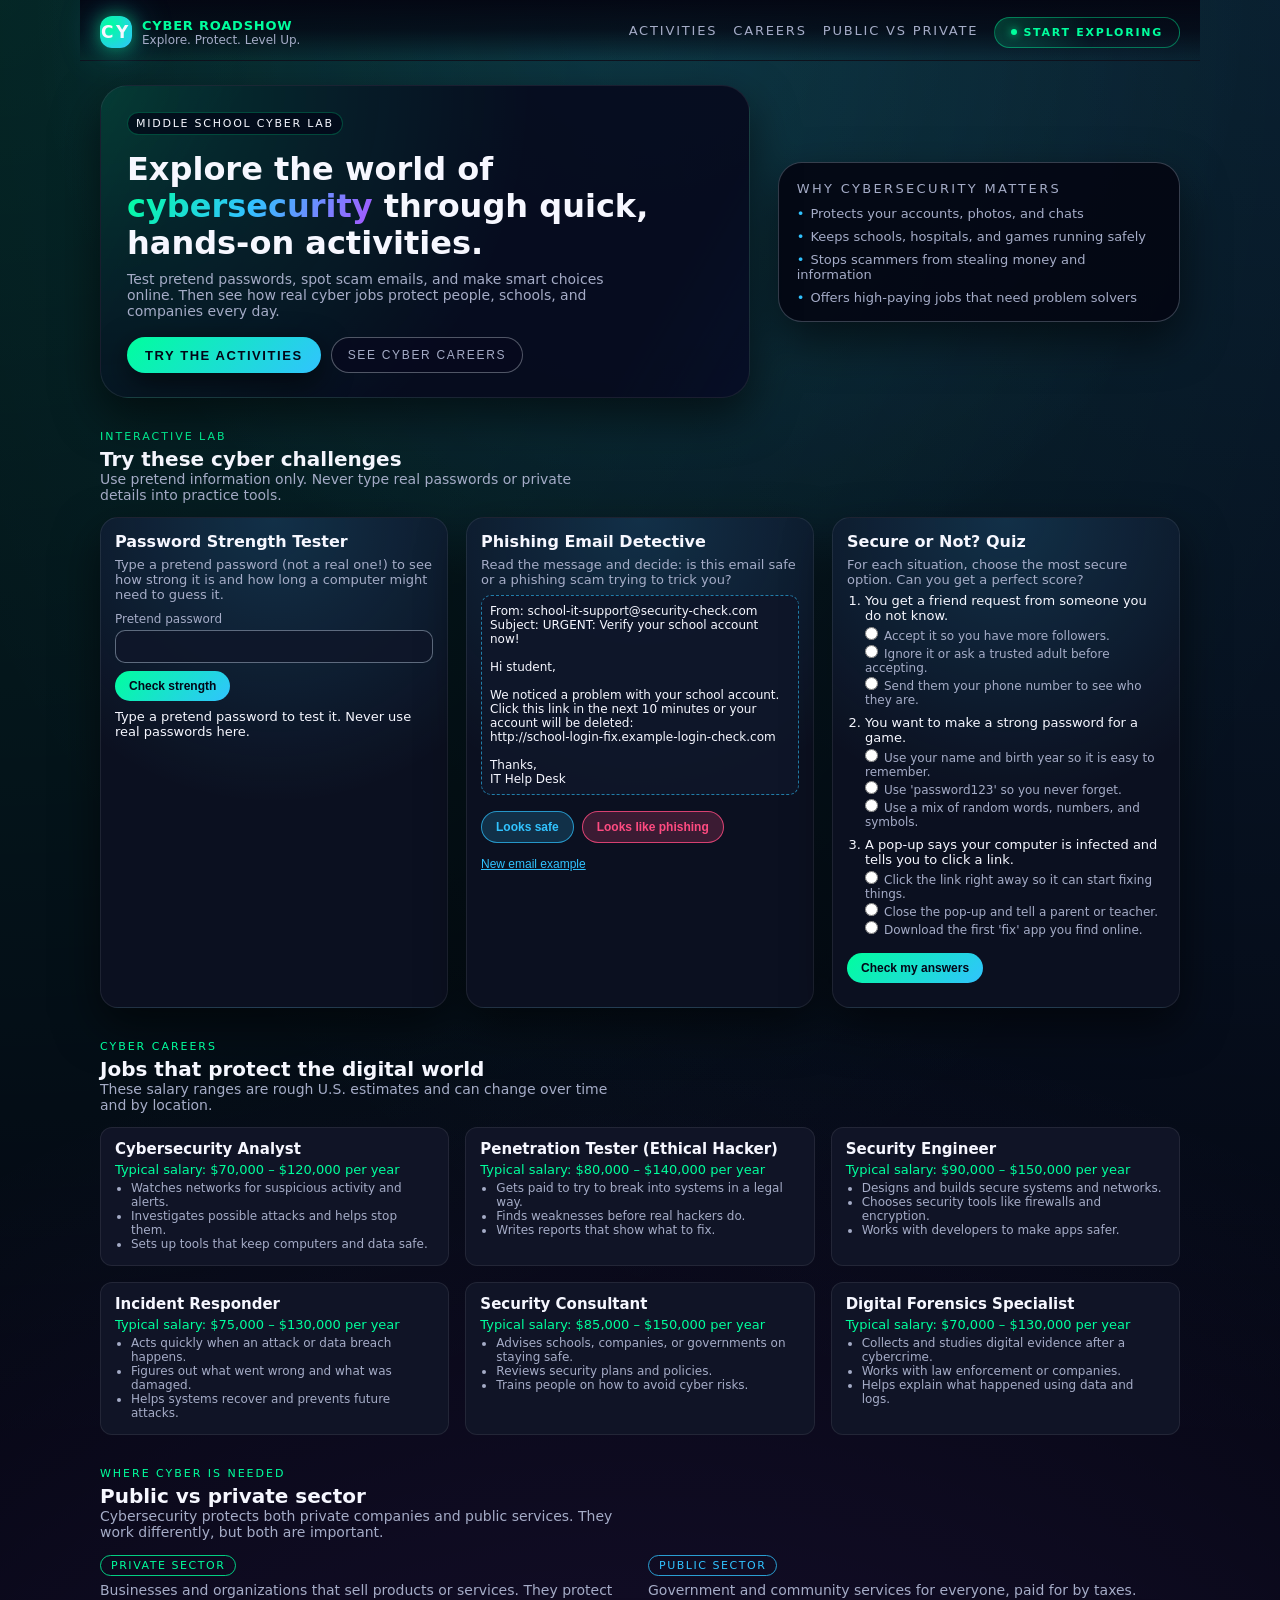
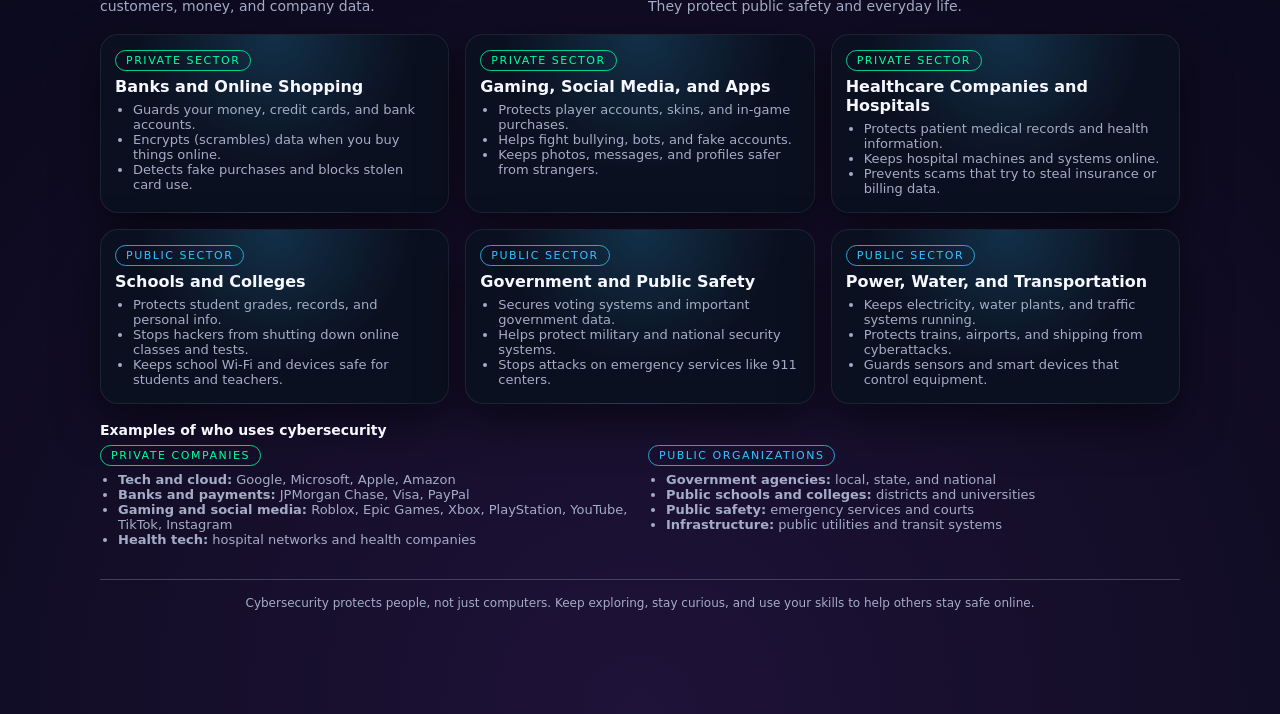
==== index.html @ 7c3dc564 "Initial commit: roadshow project" ====
<!DOCTYPE html>
<html lang="en">
  <head>
    <meta charset="UTF-8" />
    <title>Explore the World of Cybersecurity</title>
    <meta name="viewport" content="width=device-width, initial-scale=1" />
    <style>
      :root {
        --bg-main: #040612;
        --bg-elevated: #0b1020;
        --bg-elevated-soft: #101426;
        --accent-green: #00ff9d;
        --accent-blue: #31c3ff;
        --accent-purple: #a855ff;
        --text-main: #f6f7ff;
        --text-muted: #a5acc7;
        --danger: #ff4b81;
        --border-subtle: rgba(255, 255, 255, 0.08);
        --radius-lg: 18px;
        --radius-md: 12px;
        --radius-pill: 999px;
        --shadow-soft: 0 18px 45px rgba(0, 0, 0, 0.55);
        --transition-fast: 0.18s ease-out;
        --transition-med: 0.28s ease-out;
      }

      * {
        box-sizing: border-box;
        margin: 0;
        padding: 0;
      }

      html {
        scroll-behavior: smooth;
      }

      body {
        min-height: 100vh;
        font-family: system-ui, -apple-system, BlinkMacSystemFont, "Segoe UI",
          sans-serif;
        color: var(--text-main);
        background:
          radial-gradient(
            circle at top left,
            rgba(0, 255, 157, 0.12),
            transparent 55%
          ),
          radial-gradient(
            circle at top right,
            rgba(49, 195, 255, 0.12),
            transparent 55%
          ),
          radial-gradient(
            circle at bottom,
            rgba(168, 85, 255, 0.16),
            transparent 55%
          ),
          var(--bg-main);
        padding-bottom: 64px;
        overflow-x: hidden;
      }

      a {
        color: inherit;
        text-decoration: none;
      }

      .page-shell {
        max-width: 1120px;
        margin: 0 auto;
        padding: 20px 20px 40px;
        position: relative;
        z-index: 1;
      }

      .binary-bg {
        position: fixed;
        inset: 0;
        z-index: 0;
        pointer-events: none;
        background: radial-gradient(
          circle at top,
          rgba(49, 195, 255, 0.22),
          transparent 55%
        );
        overflow: hidden;
        opacity: 0.55;
        mix-blend-mode: screen;
      }

      .binary-column {
        position: absolute;
        top: -120vh;
        width: 40px;
        color: rgba(0, 255, 157, 0.7);
        font-family: ui-monospace, SFMono-Regular, Menlo, Monaco, Consolas,
          "Liberation Mono", "Courier New", monospace;
        font-size: 14px;
        line-height: 1.2;
        white-space: pre;
        text-shadow: 0 0 6px rgba(0, 255, 157, 0.8);
        animation-name: binary-fall;
        animation-timing-function: linear;
        animation-iteration-count: infinite;
      }

      @keyframes binary-fall {
        to {
          transform: translateY(220vh);
        }
      }

      .top-nav {
        position: sticky;
        top: 0;
        z-index: 40;
        backdrop-filter: blur(18px);
        background: linear-gradient(
          to bottom,
          rgba(4, 6, 18, 0.96),
          rgba(4, 6, 18, 0.75),
          transparent
        );
        border-bottom: 1px solid rgba(255, 255, 255, 0.04);
        margin: -20px -20px 24px;
        padding: 16px 20px 12px;
      }

      .top-nav-inner {
        max-width: 1120px;
        margin: 0 auto;
        display: flex;
        align-items: center;
        justify-content: space-between;
        gap: 16px;
      }

      .brand {
        display: flex;
        align-items: center;
        gap: 10px;
      }

      .brand-icon {
        width: 32px;
        height: 32px;
        border-radius: 12px;
        background: radial-gradient(
          circle at 30% 30%,
          var(--accent-green),
          var(--accent-blue)
        );
        box-shadow:
          0 0 18px rgba(0, 255, 157, 0.55),
          0 0 40px rgba(49, 195, 255, 0.4);
        display: flex;
        align-items: center;
        justify-content: center;
        font-weight: 800;
        font-size: 17px;
        letter-spacing: 0.15em;
        text-transform: uppercase;
      }

      .brand-text {
        display: flex;
        flex-direction: column;
      }

      .brand-title {
        font-weight: 700;
        letter-spacing: 0.06em;
        font-size: 13px;
        text-transform: uppercase;
        color: var(--accent-green);
      }

      .brand-subtitle {
        font-size: 12px;
        color: var(--text-muted);
      }

      .nav-links {
        display: flex;
        align-items: center;
        gap: 16px;
        font-size: 13px;
        text-transform: uppercase;
        letter-spacing: 0.14em;
        color: var(--text-muted);
      }

      .nav-link {
        position: relative;
        padding-bottom: 4px;
      }

      .nav-link span {
        transition: color var(--transition-fast);
      }

      .nav-link::after {
        content: "";
        position: absolute;
        left: 0;
        bottom: 0;
        width: 0;
        height: 2px;
        border-radius: 999px;
        background: linear-gradient(
          90deg,
          var(--accent-green),
          var(--accent-blue)
        );
        transition: width var(--transition-fast);
      }

      .nav-link:hover span {
        color: var(--accent-green);
      }

      .nav-link:hover::after {
        width: 100%;
      }

      .nav-cta {
        padding: 8px 16px;
        border-radius: var(--radius-pill);
        border: 1px solid rgba(0, 255, 157, 0.4);
        background: radial-gradient(
          circle at 0 0,
          rgba(0, 255, 157, 0.2),
          transparent 55%
        );
        color: var(--accent-green);
        font-size: 11px;
        text-transform: uppercase;
        letter-spacing: 0.16em;
        font-weight: 600;
        display: inline-flex;
        align-items: center;
        gap: 6px;
      }

      .nav-cta-dot {
        width: 6px;
        height: 6px;
        border-radius: 999px;
        background: var(--accent-green);
        box-shadow: 0 0 8px rgba(0, 255, 157, 0.9);
        animation: pulse 1.3s infinite alternate;
      }

      @keyframes pulse {
        from {
          transform: scale(0.9);
          opacity: 0.7;
        }
        to {
          transform: scale(1.15);
          opacity: 1;
        }
      }

      .hero {
        display: grid;
        grid-template-columns: minmax(0, 2.1fr) minmax(0, 1.3fr);
        gap: 28px;
        align-items: center;
        margin-top: 12px;
        margin-bottom: 32px;
      }

      .hero-main {
        background: radial-gradient(
            circle at top left,
            rgba(0, 255, 157, 0.16),
            transparent 60%
          ),
          rgba(7, 10, 30, 0.92);
        border-radius: 28px;
        padding: 26px 26px 24px;
        border: 1px solid rgba(255, 255, 255, 0.08);
        box-shadow: var(--shadow-soft);
        position: relative;
        overflow: hidden;
      }

      .hero-main::before {
        content: "";
        position: absolute;
        inset: 0;
        background-image: linear-gradient(
          120deg,
          rgba(0, 255, 157, 0.13) 0,
          transparent 18%,
          transparent 82%,
          rgba(49, 195, 255, 0.13) 100%
        );
        mix-blend-mode: soft-light;
        opacity: 0.9;
        pointer-events: none;
      }

      .hero-tagline {
        display: inline-flex;
        align-items: center;
        gap: 8px;
        padding: 4px 8px;
        border-radius: var(--radius-pill);
        background: rgba(2, 6, 23, 0.75);
        border: 1px solid rgba(0, 255, 157, 0.25);
        font-size: 11px;
        text-transform: uppercase;
        letter-spacing: 0.16em;
        position: relative;
        z-index: 1;
      }

      .hero-title {
        margin-top: 16px;
        font-size: clamp(26px, 4vw, 32px);
        line-height: 1.15;
        font-weight: 700;
        position: relative;
        z-index: 1;
      }

      .hero-title span {
        background: linear-gradient(
          120deg,
          var(--accent-green),
          var(--accent-blue),
          var(--accent-purple)
        );
        -webkit-background-clip: text;
        background-clip: text;
        color: transparent;
      }

      .hero-body {
        margin-top: 10px;
        font-size: 14px;
        color: var(--text-muted);
        max-width: 520px;
        position: relative;
        z-index: 1;
      }

      .hero-actions {
        margin-top: 18px;
        display: flex;
        flex-wrap: wrap;
        gap: 10px;
        position: relative;
        z-index: 1;
      }

      .btn-primary {
        padding: 10px 18px;
        border-radius: var(--radius-pill);
        border: none;
        background: linear-gradient(
          135deg,
          var(--accent-green),
          var(--accent-blue)
        );
        color: #020617;
        font-size: 13px;
        font-weight: 600;
        text-transform: uppercase;
        letter-spacing: 0.12em;
        cursor: pointer;
        box-shadow: 0 10px 30px rgba(0, 0, 0, 0.6);
        transition: transform var(--transition-fast),
          box-shadow var(--transition-fast);
      }

      .btn-primary:hover {
        transform: translateY(-1px);
        box-shadow: 0 14px 35px rgba(0, 0, 0, 0.75);
      }

      .btn-ghost {
        padding: 10px 16px;
        border-radius: var(--radius-pill);
        border: 1px solid rgba(156, 163, 175, 0.5);
        background: rgba(7, 10, 30, 0.75);
        color: var(--text-muted);
        font-size: 12px;
        text-transform: uppercase;
        letter-spacing: 0.14em;
        cursor: pointer;
      }

      .hero-side {
        background: rgba(4, 6, 18, 0.9);
        border-radius: 24px;
        padding: 18px 18px 16px;
        border: 1px solid rgba(148, 163, 184, 0.35);
        box-shadow: var(--shadow-soft);
      }

      .hero-side-title {
        font-size: 13px;
        text-transform: uppercase;
        letter-spacing: 0.18em;
        color: var(--text-muted);
        margin-bottom: 10px;
      }

      .hero-side-list {
        list-style: none;
        display: grid;
        gap: 8px;
        font-size: 13px;
        color: var(--text-muted);
      }

      .hero-side-list li::before {
        content: "•";
        margin-right: 6px;
        color: var(--accent-blue);
      }

      .section {
        margin-bottom: 32px;
      }

      .section-header {
        margin-bottom: 14px;
      }

      .section-eyebrow {
        font-size: 11px;
        letter-spacing: 0.18em;
        text-transform: uppercase;
        color: var(--accent-green);
        margin-bottom: 4px;
      }

      .section-title {
        font-size: 20px;
        font-weight: 600;
      }

      .section-subtitle {
        font-size: 14px;
        color: var(--text-muted);
        max-width: 520px;
      }

      .cards-grid {
        display: grid;
        grid-template-columns: repeat(auto-fit, minmax(260px, 1fr));
        gap: 18px;
      }

      .card {
        background: radial-gradient(
            circle at top,
            rgba(49, 195, 255, 0.18),
            transparent 55%
          ),
          var(--bg-elevated);
        border-radius: var(--radius-lg);
        padding: 14px 14px 16px;
        border: 1px solid var(--border-subtle);
        box-shadow: var(--shadow-soft);
      }

      .card h3 {
        margin-bottom: 6px;
        font-size: 16px;
      }

      .card p {
        font-size: 13px;
        color: var(--text-muted);
      }

      .label {
        display: block;
        margin-top: 10px;
        margin-bottom: 4px;
        font-size: 12px;
        color: var(--text-muted);
      }

      .input {
        width: 100%;
        padding: 8px 10px;
        border-radius: 10px;
        border: 1px solid rgba(148, 163, 184, 0.6);
        background: rgba(15, 23, 42, 0.9);
        color: var(--text-main);
        font-size: 13px;
      }

      .input:focus {
        outline: 2px solid rgba(49, 195, 255, 0.9);
        outline-offset: 1px;
      }

      .button {
        margin-top: 8px;
        padding: 8px 14px;
        border-radius: var(--radius-pill);
        border: none;
        font-weight: 600;
        font-size: 12px;
        cursor: pointer;
        background: linear-gradient(
          135deg,
          var(--accent-green),
          var(--accent-blue)
        );
        color: #020617;
      }

      .button.secondary {
        background: rgba(49, 195, 255, 0.18);
        color: var(--accent-blue);
        border: 1px solid rgba(49, 195, 255, 0.7);
      }

      .button.danger {
        background: rgba(255, 75, 129, 0.2);
        color: var(--danger);
        border: 1px solid rgba(255, 75, 129, 0.8);
      }

      .button-row {
        display: flex;
        gap: 8px;
        flex-wrap: wrap;
        margin-top: 8px;
      }

      .link-button {
        margin-top: 6px;
        padding: 0;
        border: none;
        background: none;
        color: var(--accent-blue);
        font-size: 12px;
        cursor: pointer;
        text-decoration: underline;
      }

      .result {
        margin-top: 8px;
        font-size: 13px;
      }

      .result.good {
        color: var(--accent-green);
      }

      .result.ok {
        color: #facc15;
      }

      .result.bad {
        color: var(--danger);
      }

      .phishing-message {
        margin-top: 8px;
        padding: 8px;
        border-radius: 10px;
        background: rgba(15, 23, 42, 0.95);
        border: 1px dashed rgba(49, 195, 255, 0.6);
        font-size: 12px;
        white-space: pre-wrap;
      }

      .quiz-list {
        padding-left: 18px;
        margin-top: 6px;
      }

      .quiz-list li {
        margin-bottom: 8px;
        font-size: 13px;
      }

      .quiz-options {
        margin-top: 4px;
        display: grid;
        gap: 2px;
      }

      .quiz-options label {
        font-size: 12px;
        color: var(--text-muted);
      }

      .quiz-options input {
        margin-right: 6px;
      }

      .career-grid {
        display: grid;
        grid-template-columns: repeat(auto-fit, minmax(260px, 1fr));
        gap: 16px;
      }

      .career-card {
        background: var(--bg-elevated-soft);
        border-radius: var(--radius-md);
        padding: 12px 14px 14px;
        border: 1px solid var(--border-subtle);
      }

      .career-card h3 {
        font-size: 15px;
        margin-bottom: 4px;
      }

      .salary {
        font-size: 13px;
        color: var(--accent-green);
        margin-bottom: 4px;
      }

      .career-points {
        padding-left: 16px;
        font-size: 12px;
        color: var(--text-muted);
      }

      .split-grid {
        display: grid;
        grid-template-columns: repeat(auto-fit, minmax(260px, 1fr));
        gap: 16px;
      }

      .pill {
        display: inline-block;
        padding: 3px 10px;
        border-radius: 999px;
        font-size: 11px;
        text-transform: uppercase;
        letter-spacing: 0.14em;
        border: 1px solid rgba(148, 163, 184, 0.7);
        color: var(--text-muted);
        margin-bottom: 6px;
      }

      .pill.private {
        border-color: rgba(0, 255, 157, 0.8);
        color: var(--accent-green);
      }

      .pill.public {
        border-color: rgba(49, 195, 255, 0.8);
        color: var(--accent-blue);
      }

      .list {
        padding-left: 18px;
        font-size: 13px;
        color: var(--text-muted);
      }

      .card-modal-backdrop {
        position: fixed;
        inset: 0;
        background: radial-gradient(
            circle at center,
            rgba(15, 23, 42, 0.96),
            rgba(15, 23, 42, 0.98)
          );
        display: flex;
        align-items: center;
        justify-content: center;
        z-index: 60;
        opacity: 0;
        pointer-events: none;
        transition: opacity var(--transition-med);
        padding: 16px;
      }

      .card-modal-backdrop.visible {
        opacity: 1;
        pointer-events: auto;
      }

      .card-modal {
        max-width: 720px;
        width: 100%;
        max-height: 90vh;
        background: var(--bg-elevated-soft);
        border-radius: 22px;
        border: 1px solid rgba(148, 163, 184, 0.55);
        box-shadow: 0 30px 80px rgba(0, 0, 0, 0.85);
        padding: 16px 16px 18px;
        overflow: auto;
      }

      .card-modal-close {
        display: inline-flex;
        align-items: center;
        justify-content: center;
        border-radius: var(--radius-pill);
        border: 1px solid rgba(148, 163, 184, 0.8);
        background: rgba(15, 23, 42, 0.95);
        color: var(--text-muted);
        font-size: 11px;
        text-transform: uppercase;
        letter-spacing: 0.16em;
        padding: 6px 10px;
        margin-bottom: 10px;
        cursor: pointer;
      }

      .card-modal-content > *:first-child {
        margin-top: 0;
      }

      .card-modal-content h3 {
        margin-top: 0;
      }

      .page-footer {
        margin-top: 32px;
        padding-top: 16px;
        border-top: 1px solid rgba(148, 163, 184, 0.35);
        font-size: 12px;
        color: var(--text-muted);
        text-align: center;
      }

      @media (max-width: 768px) {
        .hero {
          grid-template-columns: minmax(0, 1fr);
        }

        .top-nav-inner {
          flex-direction: column;
          align-items: flex-start;
        }

        .nav-links {
          flex-wrap: wrap;
        }
      }
    </style>
  </head>
  <body>
    <div class="binary-bg" aria-hidden="true"></div>
    <div class="card-modal-backdrop" aria-hidden="true">
      <div class="card-modal">
        <button class="card-modal-close">Close</button>
        <div class="card-modal-content"></div>
      </div>
    </div>
    <div class="page-shell">
      <header class="top-nav">
        <div class="top-nav-inner">
          <div class="brand">
            <div class="brand-icon">CY</div>
            <div class="brand-text">
              <span class="brand-title">Cyber Roadshow</span>
              <span class="brand-subtitle">Explore. Protect. Level Up.</span>
            </div>
          </div>
          <nav class="nav-links">
            <a href="#activities" class="nav-link"><span>Activities</span></a>
            <a href="#careers" class="nav-link"><span>Careers</span></a>
            <a href="#sectors" class="nav-link"
              ><span>Public vs Private</span></a
            >
            <a href="#top" class="nav-cta">
              <span class="nav-cta-dot"></span>
              <span>Start Exploring</span>
            </a>
          </nav>
        </div>
      </header>

      <main id="top">
        <section class="hero">
          <div class="hero-main">
            <div class="hero-tagline">
              <span>Middle School Cyber Lab</span>
            </div>
            <h1 class="hero-title">
              Explore the world of <span>cybersecurity</span> through quick,
              hands-on activities.
            </h1>
            <p class="hero-body">
              Test pretend passwords, spot scam emails, and make smart choices
              online. Then see how real cyber jobs protect people, schools, and
              companies every day.
            </p>
            <div class="hero-actions">
              <button class="btn-primary" onclick="document.getElementById('activities').scrollIntoView({behavior: 'smooth'})">
                Try the activities
              </button>
              <button class="btn-ghost" onclick="document.getElementById('careers').scrollIntoView({behavior: 'smooth'})">
                See cyber careers
              </button>
            </div>
          </div>

          <aside class="hero-side">
            <div class="hero-side-title">Why cybersecurity matters</div>
            <ul class="hero-side-list">
              <li>Protects your accounts, photos, and chats</li>
              <li>Keeps schools, hospitals, and games running safely</li>
              <li>Stops scammers from stealing money and information</li>
              <li>Offers high-paying jobs that need problem solvers</li>
            </ul>
          </aside>
        </section>

        <section id="activities" class="section">
          <div class="section-header">
            <div class="section-eyebrow">Interactive lab</div>
            <h2 class="section-title">Try these cyber challenges</h2>
            <p class="section-subtitle">
              Use pretend information only. Never type real passwords or private
              details into practice tools.
            </p>
          </div>
          <div class="cards-grid">
            <article class="card">
              <h3>Password Strength Tester</h3>
              <p>
                Type a pretend password (not a real one!) to see how strong it
                is and how long a computer might need to guess it.
              </p>
              <label for="password-input" class="label">Pretend password</label>
              <input
                id="password-input"
                type="text"
                class="input"
                maxlength="40"
                autocomplete="off"
              />
              <button id="password-check-btn" class="button">
                Check strength
              </button>
              <div id="password-result" class="result"></div>
            </article>

            <article class="card">
              <h3>Phishing Email Detective</h3>
              <p>
                Read the message and decide: is this email safe or a phishing
                scam trying to trick you?
              </p>
              <div id="phishing-message" class="phishing-message"></div>
              <div class="button-row">
                <button data-answer="safe" class="button secondary">
                  Looks safe
                </button>
                <button data-answer="phishing" class="button danger">
                  Looks like phishing
                </button>
              </div>
              <div id="phishing-feedback" class="result"></div>
              <button id="next-phishing" class="link-button">
                New email example
              </button>
            </article>

            <article class="card">
              <h3>Secure or Not? Quiz</h3>
              <p>
                For each situation, choose the most secure option. Can you get a
                perfect score?
              </p>
              <ol id="quiz-list" class="quiz-list"></ol>
              <button id="grade-quiz" class="button">Check my answers</button>
              <div id="quiz-result" class="result"></div>
            </article>
          </div>
        </section>

        <section id="careers" class="section">
          <div class="section-header">
            <div class="section-eyebrow">Cyber careers</div>
            <h2 class="section-title">Jobs that protect the digital world</h2>
            <p class="section-subtitle">
              These salary ranges are rough U.S. estimates and can change over
              time and by location.
            </p>
          </div>
          <div class="career-grid">
            <article class="career-card">
              <h3>Cybersecurity Analyst</h3>
              <p class="salary">Typical salary: $70,000 – $120,000 per year</p>
              <ul class="career-points">
                <li>Watches networks for suspicious activity and alerts.</li>
                <li>Investigates possible attacks and helps stop them.</li>
                <li>Sets up tools that keep computers and data safe.</li>
              </ul>
            </article>

            <article class="career-card">
              <h3>Penetration Tester (Ethical Hacker)</h3>
              <p class="salary">Typical salary: $80,000 – $140,000 per year</p>
              <ul class="career-points">
                <li>
                  Gets paid to try to break into systems in a legal way.
                </li>
                <li>Finds weaknesses before real hackers do.</li>
                <li>Writes reports that show what to fix.</li>
              </ul>
            </article>

            <article class="career-card">
              <h3>Security Engineer</h3>
              <p class="salary">Typical salary: $90,000 – $150,000 per year</p>
              <ul class="career-points">
                <li>Designs and builds secure systems and networks.</li>
                <li>Chooses security tools like firewalls and encryption.</li>
                <li>Works with developers to make apps safer.</li>
              </ul>
            </article>

            <article class="career-card">
              <h3>Incident Responder</h3>
              <p class="salary">Typical salary: $75,000 – $130,000 per year</p>
              <ul class="career-points">
                <li>Acts quickly when an attack or data breach happens.</li>
                <li>Figures out what went wrong and what was damaged.</li>
                <li>
                  Helps systems recover and prevents future attacks.
                </li>
              </ul>
            </article>

            <article class="career-card">
              <h3>Security Consultant</h3>
              <p class="salary">Typical salary: $85,000 – $150,000 per year</p>
              <ul class="career-points">
                <li>Advises schools, companies, or governments on staying safe.</li>
                <li>Reviews security plans and policies.</li>
                <li>Trains people on how to avoid cyber risks.</li>
              </ul>
            </article>

            <article class="career-card">
              <h3>Digital Forensics Specialist</h3>
              <p class="salary">Typical salary: $70,000 – $130,000 per year</p>
              <ul class="career-points">
                <li>Collects and studies digital evidence after a cybercrime.</li>
                <li>Works with law enforcement or companies.</li>
                <li>Helps explain what happened using data and logs.</li>
              </ul>
            </article>
          </div>
        </section>

        <section id="sectors" class="section">
          <div class="section-header">
            <div class="section-eyebrow">Where cyber is needed</div>
            <h2 class="section-title">Public vs private sector</h2>
            <p class="section-subtitle">
              Cybersecurity protects both private companies and public services.
              They work differently, but both are important.
            </p>
          </div>

          <div class="section" style="margin-bottom: 20px">
            <div class="split-grid">
              <div>
                <div class="pill private">Private sector</div>
                <p class="section-subtitle">
                  Businesses and organizations that sell products or services.
                  They protect customers, money, and company data.
                </p>
              </div>
              <div>
                <div class="pill public">Public sector</div>
                <p class="section-subtitle">
                  Government and community services for everyone, paid for by
                  taxes. They protect public safety and everyday life.
                </p>
              </div>
            </div>
          </div>

          <div class="split-grid">
            <article class="card">
              <div class="pill private">Private sector</div>
              <h3>Banks and Online Shopping</h3>
              <ul class="list">
                <li>Guards your money, credit cards, and bank accounts.</li>
                <li>Encrypts (scrambles) data when you buy things online.</li>
                <li>Detects fake purchases and blocks stolen card use.</li>
              </ul>
            </article>

            <article class="card">
              <div class="pill private">Private sector</div>
              <h3>Gaming, Social Media, and Apps</h3>
              <ul class="list">
                <li>Protects player accounts, skins, and in‑game purchases.</li>
                <li>Helps fight bullying, bots, and fake accounts.</li>
                <li>Keeps photos, messages, and profiles safer from strangers.</li>
              </ul>
            </article>

            <article class="card">
              <div class="pill private">Private sector</div>
              <h3>Healthcare Companies and Hospitals</h3>
              <ul class="list">
                <li>Protects patient medical records and health information.</li>
                <li>Keeps hospital machines and systems online.</li>
                <li>Prevents scams that try to steal insurance or billing data.</li>
              </ul>
            </article>

            <article class="card">
              <div class="pill public">Public sector</div>
              <h3>Schools and Colleges</h3>
              <ul class="list">
                <li>Protects student grades, records, and personal info.</li>
                <li>Stops hackers from shutting down online classes and tests.</li>
                <li>Keeps school Wi‑Fi and devices safe for students and teachers.</li>
              </ul>
            </article>

            <article class="card">
              <div class="pill public">Public sector</div>
              <h3>Government and Public Safety</h3>
              <ul class="list">
                <li>Secures voting systems and important government data.</li>
                <li>Helps protect military and national security systems.</li>
                <li>Stops attacks on emergency services like 911 centers.</li>
              </ul>
            </article>

            <article class="card">
              <div class="pill public">Public sector</div>
              <h3>Power, Water, and Transportation</h3>
              <ul class="list">
                <li>Keeps electricity, water plants, and traffic systems running.</li>
                <li>Protects trains, airports, and shipping from cyberattacks.</li>
                <li>Guards sensors and smart devices that control equipment.</li>
              </ul>
            </article>
          </div>

          <div class="section" style="margin-top: 18px">
            <h3 style="font-size: 14px; margin-bottom: 6px">
              Examples of who uses cybersecurity
            </h3>
            <div class="split-grid">
              <div>
                <div class="pill private">Private companies</div>
                <ul class="list">
                  <li><strong>Tech and cloud:</strong> Google, Microsoft, Apple, Amazon</li>
                  <li><strong>Banks and payments:</strong> JPMorgan Chase, Visa, PayPal</li>
                  <li>
                    <strong>Gaming and social media:</strong> Roblox, Epic Games,
                    Xbox, PlayStation, YouTube, TikTok, Instagram
                  </li>
                  <li><strong>Health tech:</strong> hospital networks and health companies</li>
                </ul>
              </div>
              <div>
                <div class="pill public">Public organizations</div>
                <ul class="list">
                  <li><strong>Government agencies:</strong> local, state, and national</li>
                  <li><strong>Public schools and colleges:</strong> districts and universities</li>
                  <li><strong>Public safety:</strong> emergency services and courts</li>
                  <li><strong>Infrastructure:</strong> public utilities and transit systems</li>
                </ul>
              </div>
            </div>
          </div>
        </section>

        <footer class="page-footer">
          Cybersecurity protects people, not just computers. Keep exploring, stay
          curious, and use your skills to help others stay safe online.
        </footer>
      </main>
    </div>

    <script src="script.js"></script>
  </body>
</html>
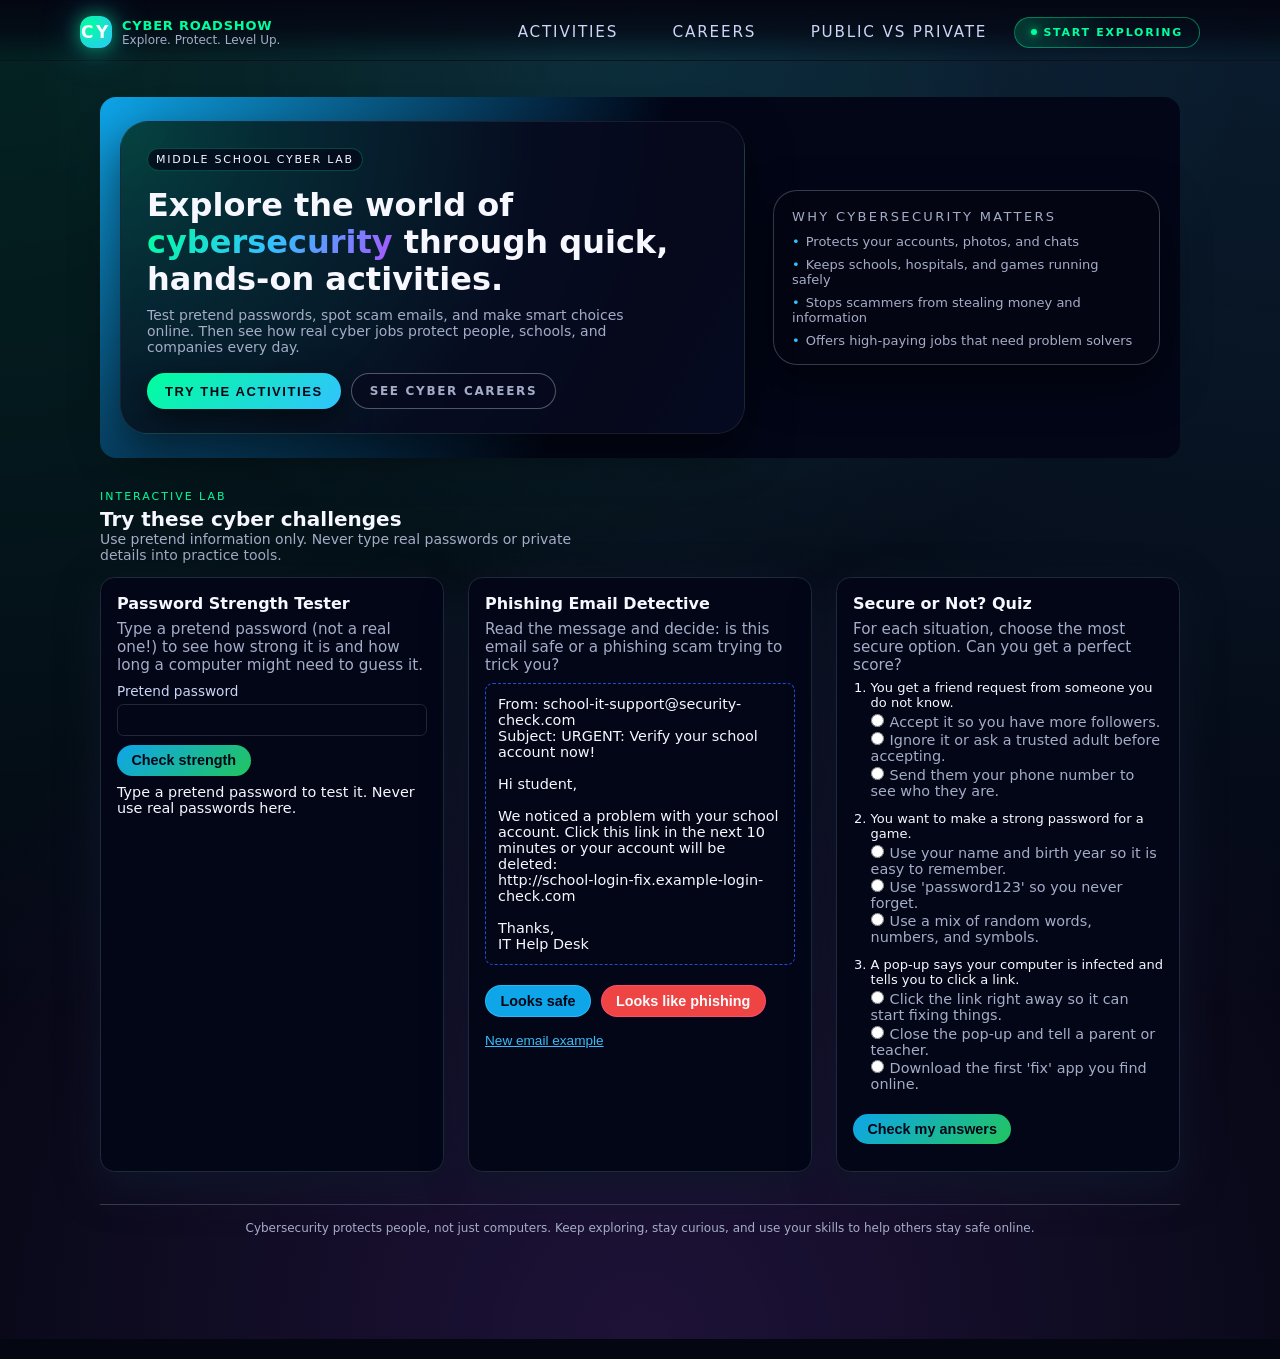
==== commit 48efb673: "Restructure into proper multi-page website with shared navigation and styles" ====
--- a/index.html
+++ b/index.html
@@ -1,1089 +1,151 @@
 <!DOCTYPE html>
 <html lang="en">
-  <head>
-    <meta charset="UTF-8" />
-    <title>Explore the World of Cybersecurity</title>
-    <meta name="viewport" content="width=device-width, initial-scale=1" />
-    <style>
-      :root {
-        --bg-main: #040612;
-        --bg-elevated: #0b1020;
-        --bg-elevated-soft: #101426;
-        --accent-green: #00ff9d;
-        --accent-blue: #31c3ff;
-        --accent-purple: #a855ff;
-        --text-main: #f6f7ff;
-        --text-muted: #a5acc7;
-        --danger: #ff4b81;
-        --border-subtle: rgba(255, 255, 255, 0.08);
-        --radius-lg: 18px;
-        --radius-md: 12px;
-        --radius-pill: 999px;
-        --shadow-soft: 0 18px 45px rgba(0, 0, 0, 0.55);
-        --transition-fast: 0.18s ease-out;
-        --transition-med: 0.28s ease-out;
-      }
+<head>
+  <meta charset="UTF-8" />
+  <title>Explore the World of Cybersecurity | Cyber Roadshow</title>
+  <meta name="viewport" content="width=device-width, initial-scale=1" />
+  <link rel="stylesheet" href="styles.css" />
+  <link rel="stylesheet" href="styles.css" />
+</head>
+<body>
+  <div class="binary-bg" aria-hidden="true"></div>
 
-      * {
-        box-sizing: border-box;
-        margin: 0;
-        padding: 0;
-      }
+  <!-- Navigation -->
+  <nav class="top-nav">
+    <div class="top-nav-inner">
+      <a href="index.html" style="text-decoration: none;">
+        <div class="brand">
+          <div class="brand-icon">CY</div>
+          <div class="brand-text">
+            <span class="brand-title">Cyber Roadshow</span>
+            <span class="brand-subtitle">Explore. Protect. Level Up.</span>
+          </div>
+        </div>
+      </a>
+      <ul class="nav-links">
+        <li><a href="index.html#activities" class="nav-link"><span>Activities</span></a></li>
+        <li><a href="careers.html" class="nav-link"><span>Careers</span></a></li>
+        <li><a href="sectors.html" class="nav-link"><span>Public vs Private</span></a></li>
+        <li><a href="index.html#top" class="nav-cta">
+          <span class="nav-cta-dot"></span>
+          <span>Start Exploring</span>
+        </a></li>
+      </ul>
+    </div>
+  </nav>
 
-      html {
-        scroll-behavior: smooth;
-      }
+  <div class="page-shell">
+    <main id="top">
+      <!-- Hero Section -->
+      <section class="hero">
+        <div class="hero-main">
+          <div class="hero-tagline">
+            <span>Middle School Cyber Lab</span>
+          </div>
+          <h1 class="hero-title">
+            Explore the world of <span>cybersecurity</span> through quick,
+            hands-on activities.
+          </h1>
+          <p class="hero-body">
+            Test pretend passwords, spot scam emails, and make smart choices
+            online. Then see how real cyber jobs protect people, schools, and
+            companies every day.
+          </p>
+          <div class="hero-actions">
+            <button class="btn-primary" onclick="document.getElementById('activities').scrollIntoView({behavior: 'smooth'})">
+              Try the activities
+            </button>
+            <a href="careers.html" class="btn-ghost">See cyber careers</a>
+          </div>
+        </div>
 
-      body {
-        min-height: 100vh;
-        font-family: system-ui, -apple-system, BlinkMacSystemFont, "Segoe UI",
-          sans-serif;
-        color: var(--text-main);
-        background:
-          radial-gradient(
-            circle at top left,
-            rgba(0, 255, 157, 0.12),
-            transparent 55%
-          ),
-          radial-gradient(
-            circle at top right,
-            rgba(49, 195, 255, 0.12),
-            transparent 55%
-          ),
-          radial-gradient(
-            circle at bottom,
-            rgba(168, 85, 255, 0.16),
-            transparent 55%
-          ),
-          var(--bg-main);
-        padding-bottom: 64px;
-        overflow-x: hidden;
-      }
+        <aside class="hero-side">
+          <div class="hero-side-title">Why cybersecurity matters</div>
+          <ul class="hero-side-list">
+            <li>Protects your accounts, photos, and chats</li>
+            <li>Keeps schools, hospitals, and games running safely</li>
+            <li>Stops scammers from stealing money and information</li>
+            <li>Offers high-paying jobs that need problem solvers</li>
+          </ul>
+        </aside>
+      </section>
 
-      a {
-        color: inherit;
-        text-decoration: none;
-      }
+      <!-- Activities Section -->
+      <section id="activities" class="section">
+        <div class="section-header">
+          <div class="section-eyebrow">Interactive lab</div>
+          <h2 class="section-title">Try these cyber challenges</h2>
+          <p class="section-subtitle">
+            Use pretend information only. Never type real passwords or private
+            details into practice tools.
+          </p>
+        </div>
+        <div class="cards-grid">
+          <!-- Password Strength Card -->
+          <article class="card">
+            <h3>Password Strength Tester</h3>
+            <p>
+              Type a pretend password (not a real one!) to see how strong it
+              is and how long a computer might need to guess it.
+            </p>
+            <label for="password-input" class="label">Pretend password</label>
+            <input
+              id="password-input"
+              type="text"
+              class="input"
+              maxlength="40"
+              autocomplete="off"
+            />
+            <button id="password-check-btn" class="button">
+              Check strength
+            </button>
+            <div id="password-result" class="result"></div>
+          </article>
 
-      .page-shell {
-        max-width: 1120px;
-        margin: 0 auto;
-        padding: 20px 20px 40px;
-        position: relative;
-        z-index: 1;
-      }
-
-      .binary-bg {
-        position: fixed;
-        inset: 0;
-        z-index: 0;
-        pointer-events: none;
-        background: radial-gradient(
-          circle at top,
-          rgba(49, 195, 255, 0.22),
-          transparent 55%
-        );
-        overflow: hidden;
-        opacity: 0.55;
-        mix-blend-mode: screen;
-      }
-
-      .binary-column {
-        position: absolute;
-        top: -120vh;
-        width: 40px;
-        color: rgba(0, 255, 157, 0.7);
-        font-family: ui-monospace, SFMono-Regular, Menlo, Monaco, Consolas,
-          "Liberation Mono", "Courier New", monospace;
-        font-size: 14px;
-        line-height: 1.2;
-        white-space: pre;
-        text-shadow: 0 0 6px rgba(0, 255, 157, 0.8);
-        animation-name: binary-fall;
-        animation-timing-function: linear;
-        animation-iteration-count: infinite;
-      }
-
-      @keyframes binary-fall {
-        to {
-          transform: translateY(220vh);
-        }
-      }
-
-      .top-nav {
-        position: sticky;
-        top: 0;
-        z-index: 40;
-        backdrop-filter: blur(18px);
-        background: linear-gradient(
-          to bottom,
-          rgba(4, 6, 18, 0.96),
-          rgba(4, 6, 18, 0.75),
-          transparent
-        );
-        border-bottom: 1px solid rgba(255, 255, 255, 0.04);
-        margin: -20px -20px 24px;
-        padding: 16px 20px 12px;
-      }
-
-      .top-nav-inner {
-        max-width: 1120px;
-        margin: 0 auto;
-        display: flex;
-        align-items: center;
-        justify-content: space-between;
-        gap: 16px;
-      }
-
-      .brand {
-        display: flex;
-        align-items: center;
-        gap: 10px;
-      }
-
-      .brand-icon {
-        width: 32px;
-        height: 32px;
-        border-radius: 12px;
-        background: radial-gradient(
-          circle at 30% 30%,
-          var(--accent-green),
-          var(--accent-blue)
-        );
-        box-shadow:
-          0 0 18px rgba(0, 255, 157, 0.55),
-          0 0 40px rgba(49, 195, 255, 0.4);
-        display: flex;
-        align-items: center;
-        justify-content: center;
-        font-weight: 800;
-        font-size: 17px;
-        letter-spacing: 0.15em;
-        text-transform: uppercase;
-      }
-
-      .brand-text {
-        display: flex;
-        flex-direction: column;
-      }
-
-      .brand-title {
-        font-weight: 700;
-        letter-spacing: 0.06em;
-        font-size: 13px;
-        text-transform: uppercase;
-        color: var(--accent-green);
-      }
-
-      .brand-subtitle {
-        font-size: 12px;
-        color: var(--text-muted);
-      }
-
-      .nav-links {
-        display: flex;
-        align-items: center;
-        gap: 16px;
-        font-size: 13px;
-        text-transform: uppercase;
-        letter-spacing: 0.14em;
-        color: var(--text-muted);
-      }
-
-      .nav-link {
-        position: relative;
-        padding-bottom: 4px;
-      }
-
-      .nav-link span {
-        transition: color var(--transition-fast);
-      }
-
-      .nav-link::after {
-        content: "";
-        position: absolute;
-        left: 0;
-        bottom: 0;
-        width: 0;
-        height: 2px;
-        border-radius: 999px;
-        background: linear-gradient(
-          90deg,
-          var(--accent-green),
-          var(--accent-blue)
-        );
-        transition: width var(--transition-fast);
-      }
-
-      .nav-link:hover span {
-        color: var(--accent-green);
-      }
-
-      .nav-link:hover::after {
-        width: 100%;
-      }
-
-      .nav-cta {
-        padding: 8px 16px;
-        border-radius: var(--radius-pill);
-        border: 1px solid rgba(0, 255, 157, 0.4);
-        background: radial-gradient(
-          circle at 0 0,
-          rgba(0, 255, 157, 0.2),
-          transparent 55%
-        );
-        color: var(--accent-green);
-        font-size: 11px;
-        text-transform: uppercase;
-        letter-spacing: 0.16em;
-        font-weight: 600;
-        display: inline-flex;
-        align-items: center;
-        gap: 6px;
-      }
-
-      .nav-cta-dot {
-        width: 6px;
-        height: 6px;
-        border-radius: 999px;
-        background: var(--accent-green);
-        box-shadow: 0 0 8px rgba(0, 255, 157, 0.9);
-        animation: pulse 1.3s infinite alternate;
-      }
-
-      @keyframes pulse {
-        from {
-          transform: scale(0.9);
-          opacity: 0.7;
-        }
-        to {
-          transform: scale(1.15);
-          opacity: 1;
-        }
-      }
-
-      .hero {
-        display: grid;
-        grid-template-columns: minmax(0, 2.1fr) minmax(0, 1.3fr);
-        gap: 28px;
-        align-items: center;
-        margin-top: 12px;
-        margin-bottom: 32px;
-      }
-
-      .hero-main {
-        background: radial-gradient(
-            circle at top left,
-            rgba(0, 255, 157, 0.16),
-            transparent 60%
-          ),
-          rgba(7, 10, 30, 0.92);
-        border-radius: 28px;
-        padding: 26px 26px 24px;
-        border: 1px solid rgba(255, 255, 255, 0.08);
-        box-shadow: var(--shadow-soft);
-        position: relative;
-        overflow: hidden;
-      }
-
-      .hero-main::before {
-        content: "";
-        position: absolute;
-        inset: 0;
-        background-image: linear-gradient(
-          120deg,
-          rgba(0, 255, 157, 0.13) 0,
-          transparent 18%,
-          transparent 82%,
-          rgba(49, 195, 255, 0.13) 100%
-        );
-        mix-blend-mode: soft-light;
-        opacity: 0.9;
-        pointer-events: none;
-      }
-
-      .hero-tagline {
-        display: inline-flex;
-        align-items: center;
-        gap: 8px;
-        padding: 4px 8px;
-        border-radius: var(--radius-pill);
-        background: rgba(2, 6, 23, 0.75);
-        border: 1px solid rgba(0, 255, 157, 0.25);
-        font-size: 11px;
-        text-transform: uppercase;
-        letter-spacing: 0.16em;
-        position: relative;
-        z-index: 1;
-      }
-
-      .hero-title {
-        margin-top: 16px;
-        font-size: clamp(26px, 4vw, 32px);
-        line-height: 1.15;
-        font-weight: 700;
-        position: relative;
-        z-index: 1;
-      }
-
-      .hero-title span {
-        background: linear-gradient(
-          120deg,
-          var(--accent-green),
-          var(--accent-blue),
-          var(--accent-purple)
-        );
-        -webkit-background-clip: text;
-        background-clip: text;
-        color: transparent;
-      }
-
-      .hero-body {
-        margin-top: 10px;
-        font-size: 14px;
-        color: var(--text-muted);
-        max-width: 520px;
-        position: relative;
-        z-index: 1;
-      }
-
-      .hero-actions {
-        margin-top: 18px;
-        display: flex;
-        flex-wrap: wrap;
-        gap: 10px;
-        position: relative;
-        z-index: 1;
-      }
-
-      .btn-primary {
-        padding: 10px 18px;
-        border-radius: var(--radius-pill);
-        border: none;
-        background: linear-gradient(
-          135deg,
-          var(--accent-green),
-          var(--accent-blue)
-        );
-        color: #020617;
-        font-size: 13px;
-        font-weight: 600;
-        text-transform: uppercase;
-        letter-spacing: 0.12em;
-        cursor: pointer;
-        box-shadow: 0 10px 30px rgba(0, 0, 0, 0.6);
-        transition: transform var(--transition-fast),
-          box-shadow var(--transition-fast);
-      }
-
-      .btn-primary:hover {
-        transform: translateY(-1px);
-        box-shadow: 0 14px 35px rgba(0, 0, 0, 0.75);
-      }
-
-      .btn-ghost {
-        padding: 10px 16px;
-        border-radius: var(--radius-pill);
-        border: 1px solid rgba(156, 163, 175, 0.5);
-        background: rgba(7, 10, 30, 0.75);
-        color: var(--text-muted);
-        font-size: 12px;
-        text-transform: uppercase;
-        letter-spacing: 0.14em;
-        cursor: pointer;
-      }
-
-      .hero-side {
-        background: rgba(4, 6, 18, 0.9);
-        border-radius: 24px;
-        padding: 18px 18px 16px;
-        border: 1px solid rgba(148, 163, 184, 0.35);
-        box-shadow: var(--shadow-soft);
-      }
-
-      .hero-side-title {
-        font-size: 13px;
-        text-transform: uppercase;
-        letter-spacing: 0.18em;
-        color: var(--text-muted);
-        margin-bottom: 10px;
-      }
-
-      .hero-side-list {
-        list-style: none;
-        display: grid;
-        gap: 8px;
-        font-size: 13px;
-        color: var(--text-muted);
-      }
-
-      .hero-side-list li::before {
-        content: "•";
-        margin-right: 6px;
-        color: var(--accent-blue);
-      }
-
-      .section {
-        margin-bottom: 32px;
-      }
-
-      .section-header {
-        margin-bottom: 14px;
-      }
-
-      .section-eyebrow {
-        font-size: 11px;
-        letter-spacing: 0.18em;
-        text-transform: uppercase;
-        color: var(--accent-green);
-        margin-bottom: 4px;
-      }
-
-      .section-title {
-        font-size: 20px;
-        font-weight: 600;
-      }
-
-      .section-subtitle {
-        font-size: 14px;
-        color: var(--text-muted);
-        max-width: 520px;
-      }
-
-      .cards-grid {
-        display: grid;
-        grid-template-columns: repeat(auto-fit, minmax(260px, 1fr));
-        gap: 18px;
-      }
-
-      .card {
-        background: radial-gradient(
-            circle at top,
-            rgba(49, 195, 255, 0.18),
-            transparent 55%
-          ),
-          var(--bg-elevated);
-        border-radius: var(--radius-lg);
-        padding: 14px 14px 16px;
-        border: 1px solid var(--border-subtle);
-        box-shadow: var(--shadow-soft);
-      }
-
-      .card h3 {
-        margin-bottom: 6px;
-        font-size: 16px;
-      }
-
-      .card p {
-        font-size: 13px;
-        color: var(--text-muted);
-      }
-
-      .label {
-        display: block;
-        margin-top: 10px;
-        margin-bottom: 4px;
-        font-size: 12px;
-        color: var(--text-muted);
-      }
-
-      .input {
-        width: 100%;
-        padding: 8px 10px;
-        border-radius: 10px;
-        border: 1px solid rgba(148, 163, 184, 0.6);
-        background: rgba(15, 23, 42, 0.9);
-        color: var(--text-main);
-        font-size: 13px;
-      }
-
-      .input:focus {
-        outline: 2px solid rgba(49, 195, 255, 0.9);
-        outline-offset: 1px;
-      }
-
-      .button {
-        margin-top: 8px;
-        padding: 8px 14px;
-        border-radius: var(--radius-pill);
-        border: none;
-        font-weight: 600;
-        font-size: 12px;
-        cursor: pointer;
-        background: linear-gradient(
-          135deg,
-          var(--accent-green),
-          var(--accent-blue)
-        );
-        color: #020617;
-      }
-
-      .button.secondary {
-        background: rgba(49, 195, 255, 0.18);
-        color: var(--accent-blue);
-        border: 1px solid rgba(49, 195, 255, 0.7);
-      }
-
-      .button.danger {
-        background: rgba(255, 75, 129, 0.2);
-        color: var(--danger);
-        border: 1px solid rgba(255, 75, 129, 0.8);
-      }
-
-      .button-row {
-        display: flex;
-        gap: 8px;
-        flex-wrap: wrap;
-        margin-top: 8px;
-      }
-
-      .link-button {
-        margin-top: 6px;
-        padding: 0;
-        border: none;
-        background: none;
-        color: var(--accent-blue);
-        font-size: 12px;
-        cursor: pointer;
-        text-decoration: underline;
-      }
-
-      .result {
-        margin-top: 8px;
-        font-size: 13px;
-      }
-
-      .result.good {
-        color: var(--accent-green);
-      }
-
-      .result.ok {
-        color: #facc15;
-      }
-
-      .result.bad {
-        color: var(--danger);
-      }
-
-      .phishing-message {
-        margin-top: 8px;
-        padding: 8px;
-        border-radius: 10px;
-        background: rgba(15, 23, 42, 0.95);
-        border: 1px dashed rgba(49, 195, 255, 0.6);
-        font-size: 12px;
-        white-space: pre-wrap;
-      }
-
-      .quiz-list {
-        padding-left: 18px;
-        margin-top: 6px;
-      }
-
-      .quiz-list li {
-        margin-bottom: 8px;
-        font-size: 13px;
-      }
-
-      .quiz-options {
-        margin-top: 4px;
-        display: grid;
-        gap: 2px;
-      }
-
-      .quiz-options label {
-        font-size: 12px;
-        color: var(--text-muted);
-      }
-
-      .quiz-options input {
-        margin-right: 6px;
-      }
-
-      .career-grid {
-        display: grid;
-        grid-template-columns: repeat(auto-fit, minmax(260px, 1fr));
-        gap: 16px;
-      }
-
-      .career-card {
-        background: var(--bg-elevated-soft);
-        border-radius: var(--radius-md);
-        padding: 12px 14px 14px;
-        border: 1px solid var(--border-subtle);
-      }
-
-      .career-card h3 {
-        font-size: 15px;
-        margin-bottom: 4px;
-      }
-
-      .salary {
-        font-size: 13px;
-        color: var(--accent-green);
-        margin-bottom: 4px;
-      }
-
-      .career-points {
-        padding-left: 16px;
-        font-size: 12px;
-        color: var(--text-muted);
-      }
-
-      .split-grid {
-        display: grid;
-        grid-template-columns: repeat(auto-fit, minmax(260px, 1fr));
-        gap: 16px;
-      }
-
-      .pill {
-        display: inline-block;
-        padding: 3px 10px;
-        border-radius: 999px;
-        font-size: 11px;
-        text-transform: uppercase;
-        letter-spacing: 0.14em;
-        border: 1px solid rgba(148, 163, 184, 0.7);
-        color: var(--text-muted);
-        margin-bottom: 6px;
-      }
-
-      .pill.private {
-        border-color: rgba(0, 255, 157, 0.8);
-        color: var(--accent-green);
-      }
-
-      .pill.public {
-        border-color: rgba(49, 195, 255, 0.8);
-        color: var(--accent-blue);
-      }
-
-      .list {
-        padding-left: 18px;
-        font-size: 13px;
-        color: var(--text-muted);
-      }
-
-      .card-modal-backdrop {
-        position: fixed;
-        inset: 0;
-        background: radial-gradient(
-            circle at center,
-            rgba(15, 23, 42, 0.96),
-            rgba(15, 23, 42, 0.98)
-          );
-        display: flex;
-        align-items: center;
-        justify-content: center;
-        z-index: 60;
-        opacity: 0;
-        pointer-events: none;
-        transition: opacity var(--transition-med);
-        padding: 16px;
-      }
-
-      .card-modal-backdrop.visible {
-        opacity: 1;
-        pointer-events: auto;
-      }
-
-      .card-modal {
-        max-width: 720px;
-        width: 100%;
-        max-height: 90vh;
-        background: var(--bg-elevated-soft);
-        border-radius: 22px;
-        border: 1px solid rgba(148, 163, 184, 0.55);
-        box-shadow: 0 30px 80px rgba(0, 0, 0, 0.85);
-        padding: 16px 16px 18px;
-        overflow: auto;
-      }
-
-      .card-modal-close {
-        display: inline-flex;
-        align-items: center;
-        justify-content: center;
-        border-radius: var(--radius-pill);
-        border: 1px solid rgba(148, 163, 184, 0.8);
-        background: rgba(15, 23, 42, 0.95);
-        color: var(--text-muted);
-        font-size: 11px;
-        text-transform: uppercase;
-        letter-spacing: 0.16em;
-        padding: 6px 10px;
-        margin-bottom: 10px;
-        cursor: pointer;
-      }
-
-      .card-modal-content > *:first-child {
-        margin-top: 0;
-      }
-
-      .card-modal-content h3 {
-        margin-top: 0;
-      }
-
-      .page-footer {
-        margin-top: 32px;
-        padding-top: 16px;
-        border-top: 1px solid rgba(148, 163, 184, 0.35);
-        font-size: 12px;
-        color: var(--text-muted);
-        text-align: center;
-      }
-
-      @media (max-width: 768px) {
-        .hero {
-          grid-template-columns: minmax(0, 1fr);
-        }
-
-        .top-nav-inner {
-          flex-direction: column;
-          align-items: flex-start;
-        }
-
-        .nav-links {
-          flex-wrap: wrap;
-        }
-      }
-    </style>
-  </head>
-  <body>
-    <div class="binary-bg" aria-hidden="true"></div>
-    <div class="card-modal-backdrop" aria-hidden="true">
-      <div class="card-modal">
-        <button class="card-modal-close">Close</button>
-        <div class="card-modal-content"></div>
-      </div>
-    </div>
-    <div class="page-shell">
-      <header class="top-nav">
-        <div class="top-nav-inner">
-          <div class="brand">
-            <div class="brand-icon">CY</div>
-            <div class="brand-text">
-              <span class="brand-title">Cyber Roadshow</span>
-              <span class="brand-subtitle">Explore. Protect. Level Up.</span>
-            </div>
-          </div>
-          <nav class="nav-links">
-            <a href="#activities" class="nav-link"><span>Activities</span></a>
-            <a href="#careers" class="nav-link"><span>Careers</span></a>
-            <a href="#sectors" class="nav-link"
-              ><span>Public vs Private</span></a
-            >
-            <a href="#top" class="nav-cta">
-              <span class="nav-cta-dot"></span>
-              <span>Start Exploring</span>
-            </a>
-          </nav>
-        </div>
-      </header>
-
-      <main id="top">
-        <section class="hero">
-          <div class="hero-main">
-            <div class="hero-tagline">
-              <span>Middle School Cyber Lab</span>
-            </div>
-            <h1 class="hero-title">
-              Explore the world of <span>cybersecurity</span> through quick,
-              hands-on activities.
-            </h1>
-            <p class="hero-body">
-              Test pretend passwords, spot scam emails, and make smart choices
-              online. Then see how real cyber jobs protect people, schools, and
-              companies every day.
+          <!-- Phishing Detective Card -->
+          <article class="card">
+            <h3>Phishing Email Detective</h3>
+            <p>
+              Read the message and decide: is this email safe or a phishing
+              scam trying to trick you?
             </p>
-            <div class="hero-actions">
-              <button class="btn-primary" onclick="document.getElementById('activities').scrollIntoView({behavior: 'smooth'})">
-                Try the activities
+            <div id="phishing-message" class="phishing-message"></div>
+            <div class="button-row">
+              <button data-answer="safe" class="button secondary">
+                Looks safe
               </button>
-              <button class="btn-ghost" onclick="document.getElementById('careers').scrollIntoView({behavior: 'smooth'})">
-                See cyber careers
+              <button data-answer="phishing" class="button danger">
+                Looks like phishing
               </button>
             </div>
-          </div>
+            <div id="phishing-feedback" class="result"></div>
+            <button id="next-phishing" class="link-button">
+              New email example
+            </button>
+          </article>
 
-          <aside class="hero-side">
-            <div class="hero-side-title">Why cybersecurity matters</div>
-            <ul class="hero-side-list">
-              <li>Protects your accounts, photos, and chats</li>
-              <li>Keeps schools, hospitals, and games running safely</li>
-              <li>Stops scammers from stealing money and information</li>
-              <li>Offers high-paying jobs that need problem solvers</li>
-            </ul>
-          </aside>
-        </section>
+          <!-- Quiz Card -->
+          <article class="card">
+            <h3>Secure or Not? Quiz</h3>
+            <p>
+              For each situation, choose the most secure option. Can you get a
+              perfect score?
+            </p>
+            <ol id="quiz-list" class="quiz-list"></ol>
+            <button id="grade-quiz" class="button">Check my answers</button>
+            <div id="quiz-result" class="result"></div>
+          </article>
+        </div>
+      </section>
 
-        <section id="activities" class="section">
-          <div class="section-header">
-            <div class="section-eyebrow">Interactive lab</div>
-            <h2 class="section-title">Try these cyber challenges</h2>
-            <p class="section-subtitle">
-              Use pretend information only. Never type real passwords or private
-              details into practice tools.
-            </p>
-          </div>
-          <div class="cards-grid">
-            <article class="card">
-              <h3>Password Strength Tester</h3>
-              <p>
-                Type a pretend password (not a real one!) to see how strong it
-                is and how long a computer might need to guess it.
-              </p>
-              <label for="password-input" class="label">Pretend password</label>
-              <input
-                id="password-input"
-                type="text"
-                class="input"
-                maxlength="40"
-                autocomplete="off"
-              />
-              <button id="password-check-btn" class="button">
-                Check strength
-              </button>
-              <div id="password-result" class="result"></div>
-            </article>
+      <footer class="page-footer">
+        Cybersecurity protects people, not just computers. Keep exploring, stay
+        curious, and use your skills to help others stay safe online.
+      </footer>
+    </main>
+  </div>
 
-            <article class="card">
-              <h3>Phishing Email Detective</h3>
-              <p>
-                Read the message and decide: is this email safe or a phishing
-                scam trying to trick you?
-              </p>
-              <div id="phishing-message" class="phishing-message"></div>
-              <div class="button-row">
-                <button data-answer="safe" class="button secondary">
-                  Looks safe
-                </button>
-                <button data-answer="phishing" class="button danger">
-                  Looks like phishing
-                </button>
-              </div>
-              <div id="phishing-feedback" class="result"></div>
-              <button id="next-phishing" class="link-button">
-                New email example
-              </button>
-            </article>
-
-            <article class="card">
-              <h3>Secure or Not? Quiz</h3>
-              <p>
-                For each situation, choose the most secure option. Can you get a
-                perfect score?
-              </p>
-              <ol id="quiz-list" class="quiz-list"></ol>
-              <button id="grade-quiz" class="button">Check my answers</button>
-              <div id="quiz-result" class="result"></div>
-            </article>
-          </div>
-        </section>
-
-        <section id="careers" class="section">
-          <div class="section-header">
-            <div class="section-eyebrow">Cyber careers</div>
-            <h2 class="section-title">Jobs that protect the digital world</h2>
-            <p class="section-subtitle">
-              These salary ranges are rough U.S. estimates and can change over
-              time and by location.
-            </p>
-          </div>
-          <div class="career-grid">
-            <article class="career-card">
-              <h3>Cybersecurity Analyst</h3>
-              <p class="salary">Typical salary: $70,000 – $120,000 per year</p>
-              <ul class="career-points">
-                <li>Watches networks for suspicious activity and alerts.</li>
-                <li>Investigates possible attacks and helps stop them.</li>
-                <li>Sets up tools that keep computers and data safe.</li>
-              </ul>
-            </article>
-
-            <article class="career-card">
-              <h3>Penetration Tester (Ethical Hacker)</h3>
-              <p class="salary">Typical salary: $80,000 – $140,000 per year</p>
-              <ul class="career-points">
-                <li>
-                  Gets paid to try to break into systems in a legal way.
-                </li>
-                <li>Finds weaknesses before real hackers do.</li>
-                <li>Writes reports that show what to fix.</li>
-              </ul>
-            </article>
-
-            <article class="career-card">
-              <h3>Security Engineer</h3>
-              <p class="salary">Typical salary: $90,000 – $150,000 per year</p>
-              <ul class="career-points">
-                <li>Designs and builds secure systems and networks.</li>
-                <li>Chooses security tools like firewalls and encryption.</li>
-                <li>Works with developers to make apps safer.</li>
-              </ul>
-            </article>
-
-            <article class="career-card">
-              <h3>Incident Responder</h3>
-              <p class="salary">Typical salary: $75,000 – $130,000 per year</p>
-              <ul class="career-points">
-                <li>Acts quickly when an attack or data breach happens.</li>
-                <li>Figures out what went wrong and what was damaged.</li>
-                <li>
-                  Helps systems recover and prevents future attacks.
-                </li>
-              </ul>
-            </article>
-
-            <article class="career-card">
-              <h3>Security Consultant</h3>
-              <p class="salary">Typical salary: $85,000 – $150,000 per year</p>
-              <ul class="career-points">
-                <li>Advises schools, companies, or governments on staying safe.</li>
-                <li>Reviews security plans and policies.</li>
-                <li>Trains people on how to avoid cyber risks.</li>
-              </ul>
-            </article>
-
-            <article class="career-card">
-              <h3>Digital Forensics Specialist</h3>
-              <p class="salary">Typical salary: $70,000 – $130,000 per year</p>
-              <ul class="career-points">
-                <li>Collects and studies digital evidence after a cybercrime.</li>
-                <li>Works with law enforcement or companies.</li>
-                <li>Helps explain what happened using data and logs.</li>
-              </ul>
-            </article>
-          </div>
-        </section>
-
-        <section id="sectors" class="section">
-          <div class="section-header">
-            <div class="section-eyebrow">Where cyber is needed</div>
-            <h2 class="section-title">Public vs private sector</h2>
-            <p class="section-subtitle">
-              Cybersecurity protects both private companies and public services.
-              They work differently, but both are important.
-            </p>
-          </div>
-
-          <div class="section" style="margin-bottom: 20px">
-            <div class="split-grid">
-              <div>
-                <div class="pill private">Private sector</div>
-                <p class="section-subtitle">
-                  Businesses and organizations that sell products or services.
-                  They protect customers, money, and company data.
-                </p>
-              </div>
-              <div>
-                <div class="pill public">Public sector</div>
-                <p class="section-subtitle">
-                  Government and community services for everyone, paid for by
-                  taxes. They protect public safety and everyday life.
-                </p>
-              </div>
-            </div>
-          </div>
-
-          <div class="split-grid">
-            <article class="card">
-              <div class="pill private">Private sector</div>
-              <h3>Banks and Online Shopping</h3>
-              <ul class="list">
-                <li>Guards your money, credit cards, and bank accounts.</li>
-                <li>Encrypts (scrambles) data when you buy things online.</li>
-                <li>Detects fake purchases and blocks stolen card use.</li>
-              </ul>
-            </article>
-
-            <article class="card">
-              <div class="pill private">Private sector</div>
-              <h3>Gaming, Social Media, and Apps</h3>
-              <ul class="list">
-                <li>Protects player accounts, skins, and in‑game purchases.</li>
-                <li>Helps fight bullying, bots, and fake accounts.</li>
-                <li>Keeps photos, messages, and profiles safer from strangers.</li>
-              </ul>
-            </article>
-
-            <article class="card">
-              <div class="pill private">Private sector</div>
-              <h3>Healthcare Companies and Hospitals</h3>
-              <ul class="list">
-                <li>Protects patient medical records and health information.</li>
-                <li>Keeps hospital machines and systems online.</li>
-                <li>Prevents scams that try to steal insurance or billing data.</li>
-              </ul>
-            </article>
-
-            <article class="card">
-              <div class="pill public">Public sector</div>
-              <h3>Schools and Colleges</h3>
-              <ul class="list">
-                <li>Protects student grades, records, and personal info.</li>
-                <li>Stops hackers from shutting down online classes and tests.</li>
-                <li>Keeps school Wi‑Fi and devices safe for students and teachers.</li>
-              </ul>
-            </article>
-
-            <article class="card">
-              <div class="pill public">Public sector</div>
-              <h3>Government and Public Safety</h3>
-              <ul class="list">
-                <li>Secures voting systems and important government data.</li>
-                <li>Helps protect military and national security systems.</li>
-                <li>Stops attacks on emergency services like 911 centers.</li>
-              </ul>
-            </article>
-
-            <article class="card">
-              <div class="pill public">Public sector</div>
-              <h3>Power, Water, and Transportation</h3>
-              <ul class="list">
-                <li>Keeps electricity, water plants, and traffic systems running.</li>
-                <li>Protects trains, airports, and shipping from cyberattacks.</li>
-                <li>Guards sensors and smart devices that control equipment.</li>
-              </ul>
-            </article>
-          </div>
-
-          <div class="section" style="margin-top: 18px">
-            <h3 style="font-size: 14px; margin-bottom: 6px">
-              Examples of who uses cybersecurity
-            </h3>
-            <div class="split-grid">
-              <div>
-                <div class="pill private">Private companies</div>
-                <ul class="list">
-                  <li><strong>Tech and cloud:</strong> Google, Microsoft, Apple, Amazon</li>
-                  <li><strong>Banks and payments:</strong> JPMorgan Chase, Visa, PayPal</li>
-                  <li>
-                    <strong>Gaming and social media:</strong> Roblox, Epic Games,
-                    Xbox, PlayStation, YouTube, TikTok, Instagram
-                  </li>
-                  <li><strong>Health tech:</strong> hospital networks and health companies</li>
-                </ul>
-              </div>
-              <div>
-                <div class="pill public">Public organizations</div>
-                <ul class="list">
-                  <li><strong>Government agencies:</strong> local, state, and national</li>
-                  <li><strong>Public schools and colleges:</strong> districts and universities</li>
-                  <li><strong>Public safety:</strong> emergency services and courts</li>
-                  <li><strong>Infrastructure:</strong> public utilities and transit systems</li>
-                </ul>
-              </div>
-            </div>
-          </div>
-        </section>
-
-        <footer class="page-footer">
-          Cybersecurity protects people, not just computers. Keep exploring, stay
-          curious, and use your skills to help others stay safe online.
-        </footer>
-      </main>
-    </div>
-
-    <script src="script.js"></script>
-  </body>
-</html>
+  <script src="common.js"></script>
+  <script src="activities.js"></script>
+</body>
+</html>
--- a/styles.css
+++ b/styles.css
@@ -0,0 +1,947 @@
+:root {
+  --bg-main: #040612;
+  --bg-elevated: #0b1020;
+  --bg-elevated-soft: #101426;
+  --accent-green: #00ff9d;
+  --accent-blue: #31c3ff;
+  --accent-purple: #a855ff;
+  --text-main: #f6f7ff;
+  --text-muted: #a5acc7;
+  --danger: #ff4b81;
+  --border-subtle: rgba(255, 255, 255, 0.08);
+  --radius-lg: 18px;
+  --radius-md: 12px;
+  --radius-pill: 999px;
+  --shadow-soft: 0 18px 45px rgba(0, 0, 0, 0.55);
+  --transition-fast: 0.18s ease-out;
+  --transition-med: 0.28s ease-out;
+}
+
+* {
+  box-sizing: border-box;
+  margin: 0;
+  padding: 0;
+}
+
+html {
+  scroll-behavior: smooth;
+}
+
+body {
+  min-height: 100vh;
+  font-family: system-ui, -apple-system, BlinkMacSystemFont, "Segoe UI",
+    sans-serif;
+  color: var(--text-main);
+  background:
+    radial-gradient(
+      circle at top left,
+      rgba(0, 255, 157, 0.12),
+      transparent 55%
+    ),
+    radial-gradient(
+      circle at top right,
+      rgba(49, 195, 255, 0.12),
+      transparent 55%
+    ),
+    radial-gradient(
+      circle at bottom,
+      rgba(168, 85, 255, 0.16),
+      transparent 55%
+    ),
+    var(--bg-main);
+  padding-bottom: 64px;
+  overflow-x: hidden;
+}
+
+a {
+  color: inherit;
+  text-decoration: none;
+}
+
+.page-shell {
+  max-width: 1120px;
+  margin: 0 auto;
+  padding: 20px 20px 40px;
+  position: relative;
+  z-index: 1;
+}
+
+.binary-bg {
+  position: fixed;
+  inset: 0;
+  z-index: 0;
+  pointer-events: none;
+  background: radial-gradient(
+    circle at top,
+    rgba(49, 195, 255, 0.22),
+    transparent 55%
+  );
+  overflow: hidden;
+  opacity: 0.55;
+  mix-blend-mode: screen;
+}
+
+.binary-column {
+  position: absolute;
+  top: -120vh;
+  width: 40px;
+  color: rgba(0, 255, 157, 0.7);
+  font-family: ui-monospace, SFMono-Regular, Menlo, Monaco, Consolas,
+    "Liberation Mono", "Courier New", monospace;
+  font-size: 14px;
+  line-height: 1.2;
+  white-space: pre;
+  text-shadow: 0 0 6px rgba(0, 255, 157, 0.8);
+  animation-name: binary-fall;
+  animation-timing-function: linear;
+  animation-iteration-count: infinite;
+}
+
+@keyframes binary-fall {
+  to {
+    transform: translateY(220vh);
+  }
+}
+
+.top-nav {
+  position: sticky;
+  top: 0;
+  z-index: 40;
+  backdrop-filter: blur(18px);
+  background: linear-gradient(
+    to bottom,
+    rgba(4, 6, 18, 0.96),
+    rgba(4, 6, 18, 0.75),
+    transparent
+  );
+  border-bottom: 1px solid rgba(255, 255, 255, 0.04);
+  margin: -20px -20px 24px;
+  padding: 16px 20px 12px;
+}
+
+.top-nav-inner {
+  max-width: 1120px;
+  margin: 0 auto;
+  display: flex;
+  align-items: center;
+  justify-content: space-between;
+  gap: 16px;
+}
+
+.brand {
+  display: flex;
+  align-items: center;
+  gap: 10px;
+}
+
+.brand-icon {
+  width: 32px;
+  height: 32px;
+  border-radius: 12px;
+  background: radial-gradient(
+    circle at 30% 30%,
+    var(--accent-green),
+    var(--accent-blue)
+  );
+  box-shadow:
+    0 0 18px rgba(0, 255, 157, 0.55),
+    0 0 40px rgba(49, 195, 255, 0.4);
+  display: flex;
+  align-items: center;
+  justify-content: center;
+  font-weight: 800;
+  font-size: 17px;
+  letter-spacing: 0.15em;
+  text-transform: uppercase;
+}
+
+.brand-text {
+  display: flex;
+  flex-direction: column;
+}
+
+.brand-title {
+  font-weight: 700;
+  letter-spacing: 0.06em;
+  font-size: 13px;
+  text-transform: uppercase;
+  color: var(--accent-green);
+}
+
+.brand-subtitle {
+  font-size: 12px;
+  color: var(--text-muted);
+}
+
+.nav-links {
+  display: flex;
+  align-items: center;
+  gap: 16px;
+  font-size: 13px;
+  text-transform: uppercase;
+  letter-spacing: 0.14em;
+  color: var(--text-muted);
+  list-style: none;
+}
+
+.nav-link {
+  position: relative;
+  padding-bottom: 4px;
+  display: inline-block;
+}
+
+.nav-link span {
+  transition: color var(--transition-fast);
+}
+
+.nav-link::after {
+  content: "";
+  position: absolute;
+  left: 0;
+  bottom: 0;
+  width: 0;
+  height: 2px;
+  border-radius: 999px;
+  background: linear-gradient(
+    90deg,
+    var(--accent-green),
+    var(--accent-blue)
+  );
+  transition: width var(--transition-fast);
+}
+
+.nav-link:hover span {
+  color: var(--accent-green);
+}
+
+.nav-link:hover::after {
+  width: 100%;
+}
+
+.nav-cta {
+  padding: 8px 16px;
+  border-radius: var(--radius-pill);
+  border: 1px solid rgba(0, 255, 157, 0.4);
+  background: radial-gradient(
+    circle at 0 0,
+    rgba(0, 255, 157, 0.2),
+    transparent 55%
+  );
+  color: var(--accent-green);
+  font-size: 11px;
+  text-transform: uppercase;
+  letter-spacing: 0.16em;
+  font-weight: 600;
+  display: inline-flex;
+  align-items: center;
+  gap: 6px;
+}
+
+.nav-cta-dot {
+  width: 6px;
+  height: 6px;
+  border-radius: 999px;
+  background: var(--accent-green);
+  box-shadow: 0 0 8px rgba(0, 255, 157, 0.9);
+  animation: pulse 1.3s infinite alternate;
+}
+
+@keyframes pulse {
+  from {
+    transform: scale(0.9);
+    opacity: 0.7;
+  }
+  to {
+    transform: scale(1.15);
+    opacity: 1;
+  }
+}
+
+.hero {
+  display: grid;
+  grid-template-columns: minmax(0, 2.1fr) minmax(0, 1.3fr);
+  gap: 28px;
+  align-items: center;
+  margin-top: 12px;
+  margin-bottom: 32px;
+}
+
+.hero-main {
+  background: radial-gradient(
+      circle at top left,
+      rgba(0, 255, 157, 0.16),
+      transparent 60%
+    ),
+    rgba(7, 10, 30, 0.92);
+  border-radius: 28px;
+  padding: 26px 26px 24px;
+  border: 1px solid rgba(255, 255, 255, 0.08);
+  box-shadow: var(--shadow-soft);
+  position: relative;
+  overflow: hidden;
+}
+
+.hero-main::before {
+  content: "";
+  position: absolute;
+  inset: 0;
+  background-image: linear-gradient(
+    120deg,
+    rgba(0, 255, 157, 0.13) 0,
+    transparent 18%,
+    transparent 82%,
+    rgba(49, 195, 255, 0.13) 100%
+  );
+  mix-blend-mode: soft-light;
+  opacity: 0.9;
+  pointer-events: none;
+}
+
+.hero-tagline {
+  display: inline-flex;
+  align-items: center;
+  gap: 8px;
+  padding: 4px 8px;
+  border-radius: var(--radius-pill);
+  background: rgba(2, 6, 23, 0.75);
+  border: 1px solid rgba(0, 255, 157, 0.25);
+  font-size: 11px;
+  text-transform: uppercase;
+  letter-spacing: 0.16em;
+  position: relative;
+  z-index: 1;
+}
+
+.hero-title {
+  margin-top: 16px;
+  font-size: clamp(26px, 4vw, 32px);
+  line-height: 1.15;
+  font-weight: 700;
+  position: relative;
+  z-index: 1;
+}
+
+.hero-title span {
+  background: linear-gradient(
+    120deg,
+    var(--accent-green),
+    var(--accent-blue),
+    var(--accent-purple)
+  );
+  -webkit-background-clip: text;
+  background-clip: text;
+  color: transparent;
+}
+
+.hero-body {
+  margin-top: 10px;
+  font-size: 14px;
+  color: var(--text-muted);
+  max-width: 520px;
+  position: relative;
+  z-index: 1;
+}
+
+.hero-actions {
+  margin-top: 18px;
+  display: flex;
+  flex-wrap: wrap;
+  gap: 10px;
+  position: relative;
+  z-index: 1;
+}
+
+.btn-primary,
+.btn-ghost {
+  padding: 10px 18px;
+  border-radius: var(--radius-pill);
+  border: none;
+  font-size: 13px;
+  font-weight: 600;
+  text-transform: uppercase;
+  letter-spacing: 0.12em;
+  cursor: pointer;
+  display: inline-block;
+  text-decoration: none;
+  transition: transform var(--transition-fast),
+    box-shadow var(--transition-fast);
+}
+
+.btn-primary {
+  background: linear-gradient(
+    135deg,
+    var(--accent-green),
+    var(--accent-blue)
+  );
+  color: #020617;
+  box-shadow: 0 10px 30px rgba(0, 0, 0, 0.6);
+}
+
+.btn-primary:hover {
+  transform: translateY(-1px);
+  box-shadow: 0 14px 35px rgba(0, 0, 0, 0.75);
+}
+
+.btn-ghost {
+  border: 1px solid rgba(156, 163, 175, 0.5);
+  background: rgba(7, 10, 30, 0.75);
+  color: var(--text-muted);
+  font-size: 12px;
+  letter-spacing: 0.14em;
+}
+
+.hero-side {
+  background: rgba(4, 6, 18, 0.9);
+  border-radius: 24px;
+  padding: 18px 18px 16px;
+  border: 1px solid rgba(148, 163, 184, 0.35);
+  box-shadow: var(--shadow-soft);
+}
+
+.hero-side-title {
+  font-size: 13px;
+  text-transform: uppercase;
+  letter-spacing: 0.18em;
+  color: var(--text-muted);
+  margin-bottom: 10px;
+}
+
+.hero-side-list {
+  list-style: none;
+  display: grid;
+  gap: 8px;
+  font-size: 13px;
+  color: var(--text-muted);
+}
+
+.hero-side-list li::before {
+  content: "•";
+  margin-right: 6px;
+  color: var(--accent-blue);
+}
+
+.section {
+  margin-bottom: 32px;
+}
+
+.section-header {
+  margin-bottom: 14px;
+}
+
+.section-eyebrow {
+  font-size: 11px;
+  letter-spacing: 0.18em;
+  text-transform: uppercase;
+  color: var(--accent-green);
+  margin-bottom: 4px;
+}
+
+.section-title {
+  font-size: 20px;
+  font-weight: 600;
+}
+
+.section-subtitle {
+  font-size: 14px;
+  color: var(--text-muted);
+  max-width: 520px;
+}
+
+.cards-grid {
+  display: grid;
+  grid-template-columns: repeat(auto-fit, minmax(260px, 1fr));
+  gap: 18px;
+}
+
+.card {
+  background: radial-gradient(
+      circle at top,
+      rgba(49, 195, 255, 0.18),
+      transparent 55%
+    ),
+    var(--bg-elevated);
+  border-radius: var(--radius-lg);
+  padding: 14px 14px 16px;
+  border: 1px solid var(--border-subtle);
+  box-shadow: var(--shadow-soft);
+}
+
+.card h3 {
+  margin-bottom: 6px;
+  font-size: 16px;
+}
+
+.card p {
+  font-size: 13px;
+  color: var(--text-muted);
+}
+
+.label {
+  display: block;
+  margin-top: 10px;
+  margin-bottom: 4px;
+  font-size: 12px;
+  color: var(--text-muted);
+}
+
+.input {
+  width: 100%;
+  padding: 8px 10px;
+  border-radius: 10px;
+  border: 1px solid rgba(148, 163, 184, 0.6);
+  background: rgba(15, 23, 42, 0.9);
+  color: var(--text-main);
+  font-size: 13px;
+}
+
+.input:focus {
+  outline: 2px solid rgba(49, 195, 255, 0.9);
+  outline-offset: 1px;
+}
+
+.button {
+  margin-top: 8px;
+  padding: 8px 14px;
+  border-radius: var(--radius-pill);
+  border: none;
+  font-weight: 600;
+  font-size: 12px;
+  cursor: pointer;
+  background: linear-gradient(
+    135deg,
+    var(--accent-green),
+    var(--accent-blue)
+  );
+  color: #020617;
+}
+
+.button.secondary {
+  background: rgba(49, 195, 255, 0.18);
+  color: var(--accent-blue);
+  border: 1px solid rgba(49, 195, 255, 0.7);
+}
+
+.button.danger {
+  background: rgba(255, 75, 129, 0.2);
+  color: var(--danger);
+  border: 1px solid rgba(255, 75, 129, 0.8);
+}
+
+.button-row {
+  display: flex;
+  gap: 8px;
+  flex-wrap: wrap;
+  margin-top: 8px;
+}
+
+.link-button {
+  margin-top: 6px;
+  padding: 0;
+  border: none;
+  background: none;
+  color: var(--accent-blue);
+  font-size: 12px;
+  cursor: pointer;
+  text-decoration: underline;
+}
+
+.result {
+  margin-top: 8px;
+  font-size: 13px;
+}
+
+.result.good {
+  color: var(--accent-green);
+}
+
+.result.ok {
+  color: #facc15;
+}
+
+.result.bad {
+  color: var(--danger);
+}
+
+.phishing-message {
+  margin-top: 8px;
+  padding: 8px;
+  border-radius: 10px;
+  background: rgba(15, 23, 42, 0.95);
+  border: 1px dashed rgba(49, 195, 255, 0.6);
+  font-size: 12px;
+  white-space: pre-wrap;
+}
+
+.quiz-list {
+  padding-left: 18px;
+  margin-top: 6px;
+}
+
+.quiz-list li {
+  margin-bottom: 8px;
+  font-size: 13px;
+}
+
+.quiz-options {
+  margin-top: 4px;
+  display: grid;
+  gap: 2px;
+}
+
+.quiz-options label {
+  font-size: 12px;
+  color: var(--text-muted);
+}
+
+.quiz-options input {
+  margin-right: 6px;
+}
+
+.career-grid {
+  display: grid;
+  grid-template-columns: repeat(auto-fit, minmax(260px, 1fr));
+  gap: 16px;
+}
+
+.career-card {
+  background: var(--bg-elevated-soft);
+  border-radius: var(--radius-md);
+  padding: 12px 14px 14px;
+  border: 1px solid var(--border-subtle);
+}
+
+.career-card h3 {
+  font-size: 15px;
+  margin-bottom: 4px;
+}
+
+.salary {
+  font-size: 13px;
+  color: var(--accent-green);
+  margin-bottom: 4px;
+}
+
+.career-points {
+  padding-left: 16px;
+  font-size: 12px;
+  color: var(--text-muted);
+}
+
+.split-grid {
+  display: grid;
+  grid-template-columns: repeat(auto-fit, minmax(260px, 1fr));
+  gap: 16px;
+}
+
+.pill {
+  display: inline-block;
+  padding: 3px 10px;
+  border-radius: 999px;
+  font-size: 11px;
+  text-transform: uppercase;
+  letter-spacing: 0.14em;
+  border: 1px solid rgba(148, 163, 184, 0.7);
+  color: var(--text-muted);
+  margin-bottom: 6px;
+}
+
+.pill.private {
+  border-color: rgba(0, 255, 157, 0.8);
+  color: var(--accent-green);
+}
+
+.pill.public {
+  border-color: rgba(49, 195, 255, 0.8);
+  color: var(--accent-blue);
+}
+
+.list {
+  padding-left: 18px;
+  font-size: 13px;
+  color: var(--text-muted);
+}
+
+.list li {
+  margin-bottom: 8px;
+}
+
+.page-footer {
+  margin-top: 32px;
+  padding-top: 16px;
+  border-top: 1px solid rgba(148, 163, 184, 0.35);
+  font-size: 12px;
+  color: var(--text-muted);
+  text-align: center;
+}
+
+@media (max-width: 768px) {
+  .hero {
+    grid-template-columns: minmax(0, 1fr);
+  }
+
+  .top-nav-inner {
+    flex-direction: column;
+    align-items: flex-start;
+  }
+
+  .nav-links {
+    flex-wrap: wrap;
+  }
+}
+
+a {
+  color: inherit;
+  text-decoration: none;
+}
+
+.container {
+  width: min(1100px, 100% - 2rem);
+  margin: 0 auto;
+}
+
+.site-header {
+  background: #020617;
+  border-bottom: 1px solid #1e293b;
+  position: sticky;
+  top: 0;
+  z-index: 10;
+}
+
+.header-inner {
+  display: flex;
+  justify-content: space-between;
+  align-items: center;
+  padding: 0.75rem 0;
+}
+
+.logo {
+  font-size: 1.4rem;
+  font-weight: 700;
+  color: #38bdf8;
+}
+
+.nav-link {
+  margin-left: 1rem;
+  padding: 0.4rem 0.7rem;
+  border-radius: 999px;
+  font-size: 0.95rem;
+  color: #cbd5f5;
+}
+
+.nav-link:hover {
+  background: #0f172a;
+}
+
+.nav-link.active {
+  background: #0ea5e9;
+  color: #0b1120;
+}
+
+.main {
+  padding: 1.5rem 0 3rem;
+}
+
+.hero {
+  border-radius: 1rem;
+  padding: 1.5rem 1.25rem;
+  background: radial-gradient(circle at top left, #0ea5e9 0, #020617 50%);
+  margin-bottom: 2rem;
+}
+
+.hero.small {
+  padding: 1.25rem 1.1rem;
+}
+
+.hero-text h2 {
+  margin: 0 0 0.5rem;
+}
+
+.hero-text p {
+  margin: 0.2rem 0;
+  max-width: 40rem;
+}
+
+.note {
+  font-size: 0.85rem;
+  opacity: 0.9;
+}
+
+.cards-grid {
+  display: grid;
+  grid-template-columns: repeat(auto-fit, minmax(260px, 1fr));
+  gap: 1.5rem;
+}
+
+.card {
+  background: #020617;
+  border-radius: 0.9rem;
+  padding: 1rem 1rem 1.2rem;
+  border: 1px solid #1f2937;
+  box-shadow: 0 14px 40px rgba(15, 23, 42, 0.85);
+}
+
+.card h3 {
+  margin-top: 0;
+  margin-bottom: 0.4rem;
+}
+
+.card p {
+  margin-top: 0;
+  font-size: 0.95rem;
+}
+
+.label {
+  display: block;
+  margin-top: 0.6rem;
+  margin-bottom: 0.3rem;
+  font-size: 0.85rem;
+  color: #cbd5f5;
+}
+
+.input {
+  width: 100%;
+  padding: 0.45rem 0.6rem;
+  border-radius: 0.4rem;
+  border: 1px solid #1f2937;
+  background: #020617;
+  color: #e5e7eb;
+}
+
+.input:focus {
+  outline: 2px solid #0ea5e9;
+  outline-offset: 1px;
+}
+
+.button {
+  margin-top: 0.6rem;
+  padding: 0.45rem 0.9rem;
+  border-radius: 999px;
+  border: none;
+  font-weight: 600;
+  font-size: 0.9rem;
+  cursor: pointer;
+  background: linear-gradient(135deg, #0ea5e9, #22c55e);
+  color: #020617;
+}
+
+.button.secondary {
+  background: #0ea5e9;
+  color: #020617;
+}
+
+.button.danger {
+  background: #ef4444;
+  color: #f9fafb;
+}
+
+.button-row {
+  display: flex;
+  gap: 0.6rem;
+  flex-wrap: wrap;
+  margin-top: 0.6rem;
+}
+
+.link-button {
+  margin-top: 0.5rem;
+  padding: 0;
+  border: none;
+  background: none;
+  color: #38bdf8;
+  font-size: 0.85rem;
+  cursor: pointer;
+  text-decoration: underline;
+}
+
+.result {
+  margin-top: 0.5rem;
+  font-size: 0.9rem;
+}
+
+.result.good {
+  color: #22c55e;
+}
+
+.result.ok {
+  color: #facc15;
+}
+
+.result.bad {
+  color: #ef4444;
+}
+
+.phishing-message {
+  margin-top: 0.6rem;
+  padding: 0.75rem;
+  border-radius: 0.5rem;
+  background: #020617;
+  border: 1px dashed #1d4ed8;
+  font-size: 0.9rem;
+}
+
+.quiz-list {
+  padding-left: 1.1rem;
+}
+
+.quiz-list li {
+  margin-bottom: 0.75rem;
+}
+
+.quiz-options {
+  margin-top: 0.25rem;
+  display: grid;
+  gap: 0.15rem;
+}
+
+.quiz-options label {
+  font-size: 0.9rem;
+}
+
+.careers-grid {
+  display: grid;
+  grid-template-columns: repeat(auto-fit, minmax(260px, 1fr));
+  gap: 1.5rem;
+}
+
+.salary {
+  font-weight: 600;
+  color: #22c55e;
+  margin-bottom: 0.4rem;
+}
+
+.career-points {
+  padding-left: 1.1rem;
+  font-size: 0.9rem;
+}
+
+.next-steps {
+  margin-top: 2.5rem;
+  background: #020617;
+  border-radius: 0.9rem;
+  padding: 1.1rem 1rem 1.3rem;
+  border: 1px solid #1f2937;
+}
+
+.next-steps ul {
+  padding-left: 1.1rem;
+}
+
+.site-footer {
+  border-top: 1px solid #1e293b;
+  background: #020617;
+  padding: 0.75rem 0 1rem;
+  font-size: 0.85rem;
+  color: #9ca3af;
+}
+
+@media (max-width: 640px) {
+  .header-inner {
+    flex-direction: column;
+    align-items: flex-start;
+    gap: 0.4rem;
+  }
+
+  .nav-link {
+    margin-left: 0;
+    margin-right: 0.4rem;
+  }
+}
--- a/styles.css
+++ b/styles.css
@@ -0,0 +1,947 @@
+:root {
+  --bg-main: #040612;
+  --bg-elevated: #0b1020;
+  --bg-elevated-soft: #101426;
+  --accent-green: #00ff9d;
+  --accent-blue: #31c3ff;
+  --accent-purple: #a855ff;
+  --text-main: #f6f7ff;
+  --text-muted: #a5acc7;
+  --danger: #ff4b81;
+  --border-subtle: rgba(255, 255, 255, 0.08);
+  --radius-lg: 18px;
+  --radius-md: 12px;
+  --radius-pill: 999px;
+  --shadow-soft: 0 18px 45px rgba(0, 0, 0, 0.55);
+  --transition-fast: 0.18s ease-out;
+  --transition-med: 0.28s ease-out;
+}
+
+* {
+  box-sizing: border-box;
+  margin: 0;
+  padding: 0;
+}
+
+html {
+  scroll-behavior: smooth;
+}
+
+body {
+  min-height: 100vh;
+  font-family: system-ui, -apple-system, BlinkMacSystemFont, "Segoe UI",
+    sans-serif;
+  color: var(--text-main);
+  background:
+    radial-gradient(
+      circle at top left,
+      rgba(0, 255, 157, 0.12),
+      transparent 55%
+    ),
+    radial-gradient(
+      circle at top right,
+      rgba(49, 195, 255, 0.12),
+      transparent 55%
+    ),
+    radial-gradient(
+      circle at bottom,
+      rgba(168, 85, 255, 0.16),
+      transparent 55%
+    ),
+    var(--bg-main);
+  padding-bottom: 64px;
+  overflow-x: hidden;
+}
+
+a {
+  color: inherit;
+  text-decoration: none;
+}
+
+.page-shell {
+  max-width: 1120px;
+  margin: 0 auto;
+  padding: 20px 20px 40px;
+  position: relative;
+  z-index: 1;
+}
+
+.binary-bg {
+  position: fixed;
+  inset: 0;
+  z-index: 0;
+  pointer-events: none;
+  background: radial-gradient(
+    circle at top,
+    rgba(49, 195, 255, 0.22),
+    transparent 55%
+  );
+  overflow: hidden;
+  opacity: 0.55;
+  mix-blend-mode: screen;
+}
+
+.binary-column {
+  position: absolute;
+  top: -120vh;
+  width: 40px;
+  color: rgba(0, 255, 157, 0.7);
+  font-family: ui-monospace, SFMono-Regular, Menlo, Monaco, Consolas,
+    "Liberation Mono", "Courier New", monospace;
+  font-size: 14px;
+  line-height: 1.2;
+  white-space: pre;
+  text-shadow: 0 0 6px rgba(0, 255, 157, 0.8);
+  animation-name: binary-fall;
+  animation-timing-function: linear;
+  animation-iteration-count: infinite;
+}
+
+@keyframes binary-fall {
+  to {
+    transform: translateY(220vh);
+  }
+}
+
+.top-nav {
+  position: sticky;
+  top: 0;
+  z-index: 40;
+  backdrop-filter: blur(18px);
+  background: linear-gradient(
+    to bottom,
+    rgba(4, 6, 18, 0.96),
+    rgba(4, 6, 18, 0.75),
+    transparent
+  );
+  border-bottom: 1px solid rgba(255, 255, 255, 0.04);
+  margin: -20px -20px 24px;
+  padding: 16px 20px 12px;
+}
+
+.top-nav-inner {
+  max-width: 1120px;
+  margin: 0 auto;
+  display: flex;
+  align-items: center;
+  justify-content: space-between;
+  gap: 16px;
+}
+
+.brand {
+  display: flex;
+  align-items: center;
+  gap: 10px;
+}
+
+.brand-icon {
+  width: 32px;
+  height: 32px;
+  border-radius: 12px;
+  background: radial-gradient(
+    circle at 30% 30%,
+    var(--accent-green),
+    var(--accent-blue)
+  );
+  box-shadow:
+    0 0 18px rgba(0, 255, 157, 0.55),
+    0 0 40px rgba(49, 195, 255, 0.4);
+  display: flex;
+  align-items: center;
+  justify-content: center;
+  font-weight: 800;
+  font-size: 17px;
+  letter-spacing: 0.15em;
+  text-transform: uppercase;
+}
+
+.brand-text {
+  display: flex;
+  flex-direction: column;
+}
+
+.brand-title {
+  font-weight: 700;
+  letter-spacing: 0.06em;
+  font-size: 13px;
+  text-transform: uppercase;
+  color: var(--accent-green);
+}
+
+.brand-subtitle {
+  font-size: 12px;
+  color: var(--text-muted);
+}
+
+.nav-links {
+  display: flex;
+  align-items: center;
+  gap: 16px;
+  font-size: 13px;
+  text-transform: uppercase;
+  letter-spacing: 0.14em;
+  color: var(--text-muted);
+  list-style: none;
+}
+
+.nav-link {
+  position: relative;
+  padding-bottom: 4px;
+  display: inline-block;
+}
+
+.nav-link span {
+  transition: color var(--transition-fast);
+}
+
+.nav-link::after {
+  content: "";
+  position: absolute;
+  left: 0;
+  bottom: 0;
+  width: 0;
+  height: 2px;
+  border-radius: 999px;
+  background: linear-gradient(
+    90deg,
+    var(--accent-green),
+    var(--accent-blue)
+  );
+  transition: width var(--transition-fast);
+}
+
+.nav-link:hover span {
+  color: var(--accent-green);
+}
+
+.nav-link:hover::after {
+  width: 100%;
+}
+
+.nav-cta {
+  padding: 8px 16px;
+  border-radius: var(--radius-pill);
+  border: 1px solid rgba(0, 255, 157, 0.4);
+  background: radial-gradient(
+    circle at 0 0,
+    rgba(0, 255, 157, 0.2),
+    transparent 55%
+  );
+  color: var(--accent-green);
+  font-size: 11px;
+  text-transform: uppercase;
+  letter-spacing: 0.16em;
+  font-weight: 600;
+  display: inline-flex;
+  align-items: center;
+  gap: 6px;
+}
+
+.nav-cta-dot {
+  width: 6px;
+  height: 6px;
+  border-radius: 999px;
+  background: var(--accent-green);
+  box-shadow: 0 0 8px rgba(0, 255, 157, 0.9);
+  animation: pulse 1.3s infinite alternate;
+}
+
+@keyframes pulse {
+  from {
+    transform: scale(0.9);
+    opacity: 0.7;
+  }
+  to {
+    transform: scale(1.15);
+    opacity: 1;
+  }
+}
+
+.hero {
+  display: grid;
+  grid-template-columns: minmax(0, 2.1fr) minmax(0, 1.3fr);
+  gap: 28px;
+  align-items: center;
+  margin-top: 12px;
+  margin-bottom: 32px;
+}
+
+.hero-main {
+  background: radial-gradient(
+      circle at top left,
+      rgba(0, 255, 157, 0.16),
+      transparent 60%
+    ),
+    rgba(7, 10, 30, 0.92);
+  border-radius: 28px;
+  padding: 26px 26px 24px;
+  border: 1px solid rgba(255, 255, 255, 0.08);
+  box-shadow: var(--shadow-soft);
+  position: relative;
+  overflow: hidden;
+}
+
+.hero-main::before {
+  content: "";
+  position: absolute;
+  inset: 0;
+  background-image: linear-gradient(
+    120deg,
+    rgba(0, 255, 157, 0.13) 0,
+    transparent 18%,
+    transparent 82%,
+    rgba(49, 195, 255, 0.13) 100%
+  );
+  mix-blend-mode: soft-light;
+  opacity: 0.9;
+  pointer-events: none;
+}
+
+.hero-tagline {
+  display: inline-flex;
+  align-items: center;
+  gap: 8px;
+  padding: 4px 8px;
+  border-radius: var(--radius-pill);
+  background: rgba(2, 6, 23, 0.75);
+  border: 1px solid rgba(0, 255, 157, 0.25);
+  font-size: 11px;
+  text-transform: uppercase;
+  letter-spacing: 0.16em;
+  position: relative;
+  z-index: 1;
+}
+
+.hero-title {
+  margin-top: 16px;
+  font-size: clamp(26px, 4vw, 32px);
+  line-height: 1.15;
+  font-weight: 700;
+  position: relative;
+  z-index: 1;
+}
+
+.hero-title span {
+  background: linear-gradient(
+    120deg,
+    var(--accent-green),
+    var(--accent-blue),
+    var(--accent-purple)
+  );
+  -webkit-background-clip: text;
+  background-clip: text;
+  color: transparent;
+}
+
+.hero-body {
+  margin-top: 10px;
+  font-size: 14px;
+  color: var(--text-muted);
+  max-width: 520px;
+  position: relative;
+  z-index: 1;
+}
+
+.hero-actions {
+  margin-top: 18px;
+  display: flex;
+  flex-wrap: wrap;
+  gap: 10px;
+  position: relative;
+  z-index: 1;
+}
+
+.btn-primary,
+.btn-ghost {
+  padding: 10px 18px;
+  border-radius: var(--radius-pill);
+  border: none;
+  font-size: 13px;
+  font-weight: 600;
+  text-transform: uppercase;
+  letter-spacing: 0.12em;
+  cursor: pointer;
+  display: inline-block;
+  text-decoration: none;
+  transition: transform var(--transition-fast),
+    box-shadow var(--transition-fast);
+}
+
+.btn-primary {
+  background: linear-gradient(
+    135deg,
+    var(--accent-green),
+    var(--accent-blue)
+  );
+  color: #020617;
+  box-shadow: 0 10px 30px rgba(0, 0, 0, 0.6);
+}
+
+.btn-primary:hover {
+  transform: translateY(-1px);
+  box-shadow: 0 14px 35px rgba(0, 0, 0, 0.75);
+}
+
+.btn-ghost {
+  border: 1px solid rgba(156, 163, 175, 0.5);
+  background: rgba(7, 10, 30, 0.75);
+  color: var(--text-muted);
+  font-size: 12px;
+  letter-spacing: 0.14em;
+}
+
+.hero-side {
+  background: rgba(4, 6, 18, 0.9);
+  border-radius: 24px;
+  padding: 18px 18px 16px;
+  border: 1px solid rgba(148, 163, 184, 0.35);
+  box-shadow: var(--shadow-soft);
+}
+
+.hero-side-title {
+  font-size: 13px;
+  text-transform: uppercase;
+  letter-spacing: 0.18em;
+  color: var(--text-muted);
+  margin-bottom: 10px;
+}
+
+.hero-side-list {
+  list-style: none;
+  display: grid;
+  gap: 8px;
+  font-size: 13px;
+  color: var(--text-muted);
+}
+
+.hero-side-list li::before {
+  content: "•";
+  margin-right: 6px;
+  color: var(--accent-blue);
+}
+
+.section {
+  margin-bottom: 32px;
+}
+
+.section-header {
+  margin-bottom: 14px;
+}
+
+.section-eyebrow {
+  font-size: 11px;
+  letter-spacing: 0.18em;
+  text-transform: uppercase;
+  color: var(--accent-green);
+  margin-bottom: 4px;
+}
+
+.section-title {
+  font-size: 20px;
+  font-weight: 600;
+}
+
+.section-subtitle {
+  font-size: 14px;
+  color: var(--text-muted);
+  max-width: 520px;
+}
+
+.cards-grid {
+  display: grid;
+  grid-template-columns: repeat(auto-fit, minmax(260px, 1fr));
+  gap: 18px;
+}
+
+.card {
+  background: radial-gradient(
+      circle at top,
+      rgba(49, 195, 255, 0.18),
+      transparent 55%
+    ),
+    var(--bg-elevated);
+  border-radius: var(--radius-lg);
+  padding: 14px 14px 16px;
+  border: 1px solid var(--border-subtle);
+  box-shadow: var(--shadow-soft);
+}
+
+.card h3 {
+  margin-bottom: 6px;
+  font-size: 16px;
+}
+
+.card p {
+  font-size: 13px;
+  color: var(--text-muted);
+}
+
+.label {
+  display: block;
+  margin-top: 10px;
+  margin-bottom: 4px;
+  font-size: 12px;
+  color: var(--text-muted);
+}
+
+.input {
+  width: 100%;
+  padding: 8px 10px;
+  border-radius: 10px;
+  border: 1px solid rgba(148, 163, 184, 0.6);
+  background: rgba(15, 23, 42, 0.9);
+  color: var(--text-main);
+  font-size: 13px;
+}
+
+.input:focus {
+  outline: 2px solid rgba(49, 195, 255, 0.9);
+  outline-offset: 1px;
+}
+
+.button {
+  margin-top: 8px;
+  padding: 8px 14px;
+  border-radius: var(--radius-pill);
+  border: none;
+  font-weight: 600;
+  font-size: 12px;
+  cursor: pointer;
+  background: linear-gradient(
+    135deg,
+    var(--accent-green),
+    var(--accent-blue)
+  );
+  color: #020617;
+}
+
+.button.secondary {
+  background: rgba(49, 195, 255, 0.18);
+  color: var(--accent-blue);
+  border: 1px solid rgba(49, 195, 255, 0.7);
+}
+
+.button.danger {
+  background: rgba(255, 75, 129, 0.2);
+  color: var(--danger);
+  border: 1px solid rgba(255, 75, 129, 0.8);
+}
+
+.button-row {
+  display: flex;
+  gap: 8px;
+  flex-wrap: wrap;
+  margin-top: 8px;
+}
+
+.link-button {
+  margin-top: 6px;
+  padding: 0;
+  border: none;
+  background: none;
+  color: var(--accent-blue);
+  font-size: 12px;
+  cursor: pointer;
+  text-decoration: underline;
+}
+
+.result {
+  margin-top: 8px;
+  font-size: 13px;
+}
+
+.result.good {
+  color: var(--accent-green);
+}
+
+.result.ok {
+  color: #facc15;
+}
+
+.result.bad {
+  color: var(--danger);
+}
+
+.phishing-message {
+  margin-top: 8px;
+  padding: 8px;
+  border-radius: 10px;
+  background: rgba(15, 23, 42, 0.95);
+  border: 1px dashed rgba(49, 195, 255, 0.6);
+  font-size: 12px;
+  white-space: pre-wrap;
+}
+
+.quiz-list {
+  padding-left: 18px;
+  margin-top: 6px;
+}
+
+.quiz-list li {
+  margin-bottom: 8px;
+  font-size: 13px;
+}
+
+.quiz-options {
+  margin-top: 4px;
+  display: grid;
+  gap: 2px;
+}
+
+.quiz-options label {
+  font-size: 12px;
+  color: var(--text-muted);
+}
+
+.quiz-options input {
+  margin-right: 6px;
+}
+
+.career-grid {
+  display: grid;
+  grid-template-columns: repeat(auto-fit, minmax(260px, 1fr));
+  gap: 16px;
+}
+
+.career-card {
+  background: var(--bg-elevated-soft);
+  border-radius: var(--radius-md);
+  padding: 12px 14px 14px;
+  border: 1px solid var(--border-subtle);
+}
+
+.career-card h3 {
+  font-size: 15px;
+  margin-bottom: 4px;
+}
+
+.salary {
+  font-size: 13px;
+  color: var(--accent-green);
+  margin-bottom: 4px;
+}
+
+.career-points {
+  padding-left: 16px;
+  font-size: 12px;
+  color: var(--text-muted);
+}
+
+.split-grid {
+  display: grid;
+  grid-template-columns: repeat(auto-fit, minmax(260px, 1fr));
+  gap: 16px;
+}
+
+.pill {
+  display: inline-block;
+  padding: 3px 10px;
+  border-radius: 999px;
+  font-size: 11px;
+  text-transform: uppercase;
+  letter-spacing: 0.14em;
+  border: 1px solid rgba(148, 163, 184, 0.7);
+  color: var(--text-muted);
+  margin-bottom: 6px;
+}
+
+.pill.private {
+  border-color: rgba(0, 255, 157, 0.8);
+  color: var(--accent-green);
+}
+
+.pill.public {
+  border-color: rgba(49, 195, 255, 0.8);
+  color: var(--accent-blue);
+}
+
+.list {
+  padding-left: 18px;
+  font-size: 13px;
+  color: var(--text-muted);
+}
+
+.list li {
+  margin-bottom: 8px;
+}
+
+.page-footer {
+  margin-top: 32px;
+  padding-top: 16px;
+  border-top: 1px solid rgba(148, 163, 184, 0.35);
+  font-size: 12px;
+  color: var(--text-muted);
+  text-align: center;
+}
+
+@media (max-width: 768px) {
+  .hero {
+    grid-template-columns: minmax(0, 1fr);
+  }
+
+  .top-nav-inner {
+    flex-direction: column;
+    align-items: flex-start;
+  }
+
+  .nav-links {
+    flex-wrap: wrap;
+  }
+}
+
+a {
+  color: inherit;
+  text-decoration: none;
+}
+
+.container {
+  width: min(1100px, 100% - 2rem);
+  margin: 0 auto;
+}
+
+.site-header {
+  background: #020617;
+  border-bottom: 1px solid #1e293b;
+  position: sticky;
+  top: 0;
+  z-index: 10;
+}
+
+.header-inner {
+  display: flex;
+  justify-content: space-between;
+  align-items: center;
+  padding: 0.75rem 0;
+}
+
+.logo {
+  font-size: 1.4rem;
+  font-weight: 700;
+  color: #38bdf8;
+}
+
+.nav-link {
+  margin-left: 1rem;
+  padding: 0.4rem 0.7rem;
+  border-radius: 999px;
+  font-size: 0.95rem;
+  color: #cbd5f5;
+}
+
+.nav-link:hover {
+  background: #0f172a;
+}
+
+.nav-link.active {
+  background: #0ea5e9;
+  color: #0b1120;
+}
+
+.main {
+  padding: 1.5rem 0 3rem;
+}
+
+.hero {
+  border-radius: 1rem;
+  padding: 1.5rem 1.25rem;
+  background: radial-gradient(circle at top left, #0ea5e9 0, #020617 50%);
+  margin-bottom: 2rem;
+}
+
+.hero.small {
+  padding: 1.25rem 1.1rem;
+}
+
+.hero-text h2 {
+  margin: 0 0 0.5rem;
+}
+
+.hero-text p {
+  margin: 0.2rem 0;
+  max-width: 40rem;
+}
+
+.note {
+  font-size: 0.85rem;
+  opacity: 0.9;
+}
+
+.cards-grid {
+  display: grid;
+  grid-template-columns: repeat(auto-fit, minmax(260px, 1fr));
+  gap: 1.5rem;
+}
+
+.card {
+  background: #020617;
+  border-radius: 0.9rem;
+  padding: 1rem 1rem 1.2rem;
+  border: 1px solid #1f2937;
+  box-shadow: 0 14px 40px rgba(15, 23, 42, 0.85);
+}
+
+.card h3 {
+  margin-top: 0;
+  margin-bottom: 0.4rem;
+}
+
+.card p {
+  margin-top: 0;
+  font-size: 0.95rem;
+}
+
+.label {
+  display: block;
+  margin-top: 0.6rem;
+  margin-bottom: 0.3rem;
+  font-size: 0.85rem;
+  color: #cbd5f5;
+}
+
+.input {
+  width: 100%;
+  padding: 0.45rem 0.6rem;
+  border-radius: 0.4rem;
+  border: 1px solid #1f2937;
+  background: #020617;
+  color: #e5e7eb;
+}
+
+.input:focus {
+  outline: 2px solid #0ea5e9;
+  outline-offset: 1px;
+}
+
+.button {
+  margin-top: 0.6rem;
+  padding: 0.45rem 0.9rem;
+  border-radius: 999px;
+  border: none;
+  font-weight: 600;
+  font-size: 0.9rem;
+  cursor: pointer;
+  background: linear-gradient(135deg, #0ea5e9, #22c55e);
+  color: #020617;
+}
+
+.button.secondary {
+  background: #0ea5e9;
+  color: #020617;
+}
+
+.button.danger {
+  background: #ef4444;
+  color: #f9fafb;
+}
+
+.button-row {
+  display: flex;
+  gap: 0.6rem;
+  flex-wrap: wrap;
+  margin-top: 0.6rem;
+}
+
+.link-button {
+  margin-top: 0.5rem;
+  padding: 0;
+  border: none;
+  background: none;
+  color: #38bdf8;
+  font-size: 0.85rem;
+  cursor: pointer;
+  text-decoration: underline;
+}
+
+.result {
+  margin-top: 0.5rem;
+  font-size: 0.9rem;
+}
+
+.result.good {
+  color: #22c55e;
+}
+
+.result.ok {
+  color: #facc15;
+}
+
+.result.bad {
+  color: #ef4444;
+}
+
+.phishing-message {
+  margin-top: 0.6rem;
+  padding: 0.75rem;
+  border-radius: 0.5rem;
+  background: #020617;
+  border: 1px dashed #1d4ed8;
+  font-size: 0.9rem;
+}
+
+.quiz-list {
+  padding-left: 1.1rem;
+}
+
+.quiz-list li {
+  margin-bottom: 0.75rem;
+}
+
+.quiz-options {
+  margin-top: 0.25rem;
+  display: grid;
+  gap: 0.15rem;
+}
+
+.quiz-options label {
+  font-size: 0.9rem;
+}
+
+.careers-grid {
+  display: grid;
+  grid-template-columns: repeat(auto-fit, minmax(260px, 1fr));
+  gap: 1.5rem;
+}
+
+.salary {
+  font-weight: 600;
+  color: #22c55e;
+  margin-bottom: 0.4rem;
+}
+
+.career-points {
+  padding-left: 1.1rem;
+  font-size: 0.9rem;
+}
+
+.next-steps {
+  margin-top: 2.5rem;
+  background: #020617;
+  border-radius: 0.9rem;
+  padding: 1.1rem 1rem 1.3rem;
+  border: 1px solid #1f2937;
+}
+
+.next-steps ul {
+  padding-left: 1.1rem;
+}
+
+.site-footer {
+  border-top: 1px solid #1e293b;
+  background: #020617;
+  padding: 0.75rem 0 1rem;
+  font-size: 0.85rem;
+  color: #9ca3af;
+}
+
+@media (max-width: 640px) {
+  .header-inner {
+    flex-direction: column;
+    align-items: flex-start;
+    gap: 0.4rem;
+  }
+
+  .nav-link {
+    margin-left: 0;
+    margin-right: 0.4rem;
+  }
+}
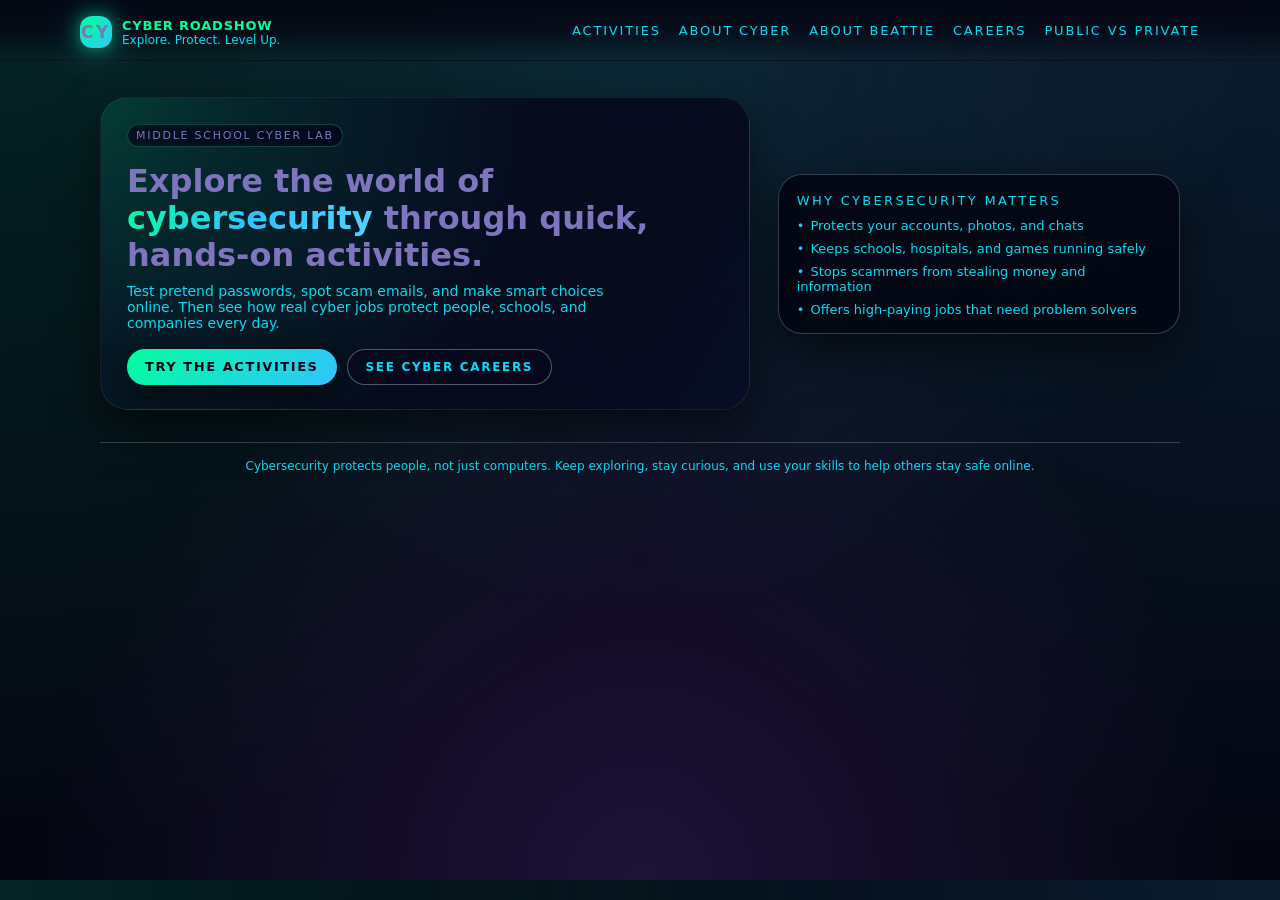
==== commit 3fbd0a97: "Update roadshow website with multi-page structure and activity files" ====
--- a/index.html
+++ b/index.html
@@ -23,13 +23,11 @@
         </div>
       </a>
       <ul class="nav-links">
-        <li><a href="index.html#activities" class="nav-link"><span>Activities</span></a></li>
+        <li><a href="activities.html" class="nav-link"><span>Activities</span></a></li>
+        <li><a href="cybersecurity.html" class="nav-link"><span>About Cyber</span></a></li>
+        <li><a href="about_beattie.html" class="nav-link"><span>About Beattie</span></a></li>
         <li><a href="careers.html" class="nav-link"><span>Careers</span></a></li>
         <li><a href="sectors.html" class="nav-link"><span>Public vs Private</span></a></li>
-        <li><a href="index.html#top" class="nav-cta">
-          <span class="nav-cta-dot"></span>
-          <span>Start Exploring</span>
-        </a></li>
       </ul>
     </div>
   </nav>
@@ -52,9 +50,9 @@
             companies every day.
           </p>
           <div class="hero-actions">
-            <button class="btn-primary" onclick="document.getElementById('activities').scrollIntoView({behavior: 'smooth'})">
+            <a href="activities.html" class="btn-primary">
               Try the activities
-            </button>
+            </a>
             <a href="careers.html" class="btn-ghost">See cyber careers</a>
           </div>
         </div>
@@ -70,74 +68,6 @@
         </aside>
       </section>
 
-      <!-- Activities Section -->
-      <section id="activities" class="section">
-        <div class="section-header">
-          <div class="section-eyebrow">Interactive lab</div>
-          <h2 class="section-title">Try these cyber challenges</h2>
-          <p class="section-subtitle">
-            Use pretend information only. Never type real passwords or private
-            details into practice tools.
-          </p>
-        </div>
-        <div class="cards-grid">
-          <!-- Password Strength Card -->
-          <article class="card">
-            <h3>Password Strength Tester</h3>
-            <p>
-              Type a pretend password (not a real one!) to see how strong it
-              is and how long a computer might need to guess it.
-            </p>
-            <label for="password-input" class="label">Pretend password</label>
-            <input
-              id="password-input"
-              type="text"
-              class="input"
-              maxlength="40"
-              autocomplete="off"
-            />
-            <button id="password-check-btn" class="button">
-              Check strength
-            </button>
-            <div id="password-result" class="result"></div>
-          </article>
-
-          <!-- Phishing Detective Card -->
-          <article class="card">
-            <h3>Phishing Email Detective</h3>
-            <p>
-              Read the message and decide: is this email safe or a phishing
-              scam trying to trick you?
-            </p>
-            <div id="phishing-message" class="phishing-message"></div>
-            <div class="button-row">
-              <button data-answer="safe" class="button secondary">
-                Looks safe
-              </button>
-              <button data-answer="phishing" class="button danger">
-                Looks like phishing
-              </button>
-            </div>
-            <div id="phishing-feedback" class="result"></div>
-            <button id="next-phishing" class="link-button">
-              New email example
-            </button>
-          </article>
-
-          <!-- Quiz Card -->
-          <article class="card">
-            <h3>Secure or Not? Quiz</h3>
-            <p>
-              For each situation, choose the most secure option. Can you get a
-              perfect score?
-            </p>
-            <ol id="quiz-list" class="quiz-list"></ol>
-            <button id="grade-quiz" class="button">Check my answers</button>
-            <div id="quiz-result" class="result"></div>
-          </article>
-        </div>
-      </section>
-
       <footer class="page-footer">
         Cybersecurity protects people, not just computers. Keep exploring, stay
         curious, and use your skills to help others stay safe online.
@@ -146,6 +76,5 @@
   </div>
 
   <script src="common.js"></script>
-  <script src="activities.js"></script>
 </body>
 </html>
--- a/styles.css
+++ b/styles.css
@@ -4,17 +4,21 @@
   --bg-elevated-soft: #101426;
   --accent-green: #00ff9d;
   --accent-blue: #31c3ff;
-  --accent-purple: #a855ff;
-  --text-main: #f6f7ff;
-  --text-muted: #a5acc7;
+  --accent-purple: #55d2ff;
+  --text-main: #7f74be;
+  --text-muted: #0adaf5;
   --danger: #ff4b81;
   --border-subtle: rgba(255, 255, 255, 0.08);
   --radius-lg: 18px;
   --radius-md: 12px;
   --radius-pill: 999px;
   --shadow-soft: 0 18px 45px rgba(0, 0, 0, 0.55);
-  --transition-fast: 0.18s ease-out;
-  --transition-med: 0.28s ease-out;
+  --transition-fast: 0.25s ease-out;
+  --transition-med: 0.35s ease-out;
+}
+
+h1, h2, h3, h4, h5, h6 {
+  color: var(--text-main);
 }
 
 * {
@@ -125,7 +129,7 @@
   display: flex;
   align-items: center;
   justify-content: space-between;
-  gap: 16px;
+  gap: 18px;
 }
 
 .brand {
@@ -176,7 +180,7 @@
 .nav-links {
   display: flex;
   align-items: center;
-  gap: 16px;
+  gap: 18px;
   font-size: 13px;
   text-transform: uppercase;
   letter-spacing: 0.14em;
@@ -312,6 +316,8 @@
   z-index: 1;
 }
 
+
+
 .hero-title {
   margin-top: 16px;
   font-size: clamp(26px, 4vw, 32px);
@@ -382,6 +388,19 @@
   box-shadow: 0 14px 35px rgba(0, 0, 0, 0.75);
 }
 
+.btn-primary.disabled,
+.btn-ghost.disabled {
+  opacity: 0.5;
+  cursor: not-allowed;
+  pointer-events: none;
+}
+
+.btn-primary.disabled:hover,
+.btn-ghost.disabled:hover {
+  transform: none;
+  box-shadow: none;
+}
+
 .btn-ghost {
   border: 1px solid rgba(156, 163, 175, 0.5);
   background: rgba(7, 10, 30, 0.75);
@@ -425,7 +444,7 @@
 }
 
 .section-header {
-  margin-bottom: 14px;
+  margin-bottom: 20px;
 }
 
 .section-eyebrow {
@@ -433,12 +452,13 @@
   letter-spacing: 0.18em;
   text-transform: uppercase;
   color: var(--accent-green);
-  margin-bottom: 4px;
+  margin-bottom: 8px;
 }
 
 .section-title {
   font-size: 20px;
   font-weight: 600;
+  color: var(--text-main);
 }
 
 .section-subtitle {
@@ -461,19 +481,32 @@
     ),
     var(--bg-elevated);
   border-radius: var(--radius-lg);
-  padding: 14px 14px 16px;
-  border: 1px solid var(--border-subtle);
-  box-shadow: var(--shadow-soft);
+  padding: 18px;
+  display: flex;
+  flex-direction: column;
+  justify-content: space-between;
+  gap: 12px;
+  transition: transform var(--transition-fast), box-shadow var(--transition-fast);
+}
+
+.card:hover {
+  transform: translateY(-5px);
+  box-shadow: 0 22px 55px rgba(0, 0, 0, 0.65);
 }
 
 .card h3 {
-  margin-bottom: 6px;
-  font-size: 16px;
+  margin-bottom: 8px;
+  font-size: 18px;
 }
 
 .card p {
-  font-size: 13px;
-  color: var(--text-muted);
+  font-size: 14px;
+  color: var(--text-muted);
+}
+
+.card .button {
+  margin-top: auto; /* Pushes the button to the bottom */
+  align-self: flex-start; /* Aligns button to the start when using flex-direction: column */
 }
 
 .label {
@@ -497,6 +530,49 @@
 .input:focus {
   outline: 2px solid rgba(49, 195, 255, 0.9);
   outline-offset: 1px;
+}
+
+/* Terminal Simulation Styles */
+.terminal {
+  background-color: #1a1a1a;
+  color: #00ff00;
+  font-family: 'Courier New', Courier, monospace;
+  font-size: 14px;
+  padding: 10px;
+  border-radius: 8px;
+  border: 1px solid #333;
+  margin-top: 10px;
+  height: 200px;
+  display: flex;
+  flex-direction: column;
+  overflow-y: auto;
+}
+
+.terminal-output {
+  flex-grow: 1;
+  white-space: pre-wrap;
+  word-break: break-all;
+  margin-bottom: 5px;
+}
+
+.terminal-input-wrapper {
+  display: flex;
+  align-items: center;
+}
+
+.terminal-input {
+  background-color: transparent;
+  border: none;
+  color: #00ff00;
+  flex-grow: 1;
+  outline: none;
+  margin-left: 5px;
+  font-family: 'Courier New', Courier, monospace;
+  font-size: 14px;
+}
+
+.prompt {
+  color: #00ff00;
 }
 
 .button {
@@ -513,7 +589,15 @@
     var(--accent-blue)
   );
   color: #020617;
-}
+  transition: transform var(--transition-fast),
+    box-shadow var(--transition-fast);
+}
+
+.button:hover {
+  transform: translateY(-1px);
+  box-shadow: 0 10px 20px rgba(0, 0, 0, 0.5);
+}
+
 
 .button.secondary {
   background: rgba(49, 195, 255, 0.18);
@@ -600,7 +684,7 @@
 .career-grid {
   display: grid;
   grid-template-columns: repeat(auto-fit, minmax(260px, 1fr));
-  gap: 16px;
+  gap: 18px;
 }
 
 .career-card {
@@ -630,7 +714,7 @@
 .split-grid {
   display: grid;
   grid-template-columns: repeat(auto-fit, minmax(260px, 1fr));
-  gap: 16px;
+  gap: 18px;
 }
 
 .pill {
@@ -674,6 +758,41 @@
   text-align: center;
 }
 
+.about-beattie-content h2 {
+  font-size: 20px;
+  color: var(--text-main);
+  margin-top: 24px;
+  margin-bottom: 8px;
+}
+
+.about-beattie-content h3 {
+  font-size: 18px;
+  color: var(--text-main);
+  margin-top: 18px;
+  margin-bottom: 6px;
+}
+
+.about-beattie-content p,
+.about-beattie-content ul {
+  font-size: 14px;
+  color: var(--text-muted);
+  line-height: 1.6;
+}
+
+.about-beattie-content ul {
+  list-style: disc;
+  margin-left: 20px;
+  margin-bottom: 12px;
+}
+
+.about-beattie-content ul li {
+  margin-bottom: 6px;
+}
+
+.about-beattie-content p + p {
+  margin-top: 12px;
+}
+
 @media (max-width: 768px) {
   .hero {
     grid-template-columns: minmax(0, 1fr);
@@ -688,260 +807,3 @@
     flex-wrap: wrap;
   }
 }
-
-a {
-  color: inherit;
-  text-decoration: none;
-}
-
-.container {
-  width: min(1100px, 100% - 2rem);
-  margin: 0 auto;
-}
-
-.site-header {
-  background: #020617;
-  border-bottom: 1px solid #1e293b;
-  position: sticky;
-  top: 0;
-  z-index: 10;
-}
-
-.header-inner {
-  display: flex;
-  justify-content: space-between;
-  align-items: center;
-  padding: 0.75rem 0;
-}
-
-.logo {
-  font-size: 1.4rem;
-  font-weight: 700;
-  color: #38bdf8;
-}
-
-.nav-link {
-  margin-left: 1rem;
-  padding: 0.4rem 0.7rem;
-  border-radius: 999px;
-  font-size: 0.95rem;
-  color: #cbd5f5;
-}
-
-.nav-link:hover {
-  background: #0f172a;
-}
-
-.nav-link.active {
-  background: #0ea5e9;
-  color: #0b1120;
-}
-
-.main {
-  padding: 1.5rem 0 3rem;
-}
-
-.hero {
-  border-radius: 1rem;
-  padding: 1.5rem 1.25rem;
-  background: radial-gradient(circle at top left, #0ea5e9 0, #020617 50%);
-  margin-bottom: 2rem;
-}
-
-.hero.small {
-  padding: 1.25rem 1.1rem;
-}
-
-.hero-text h2 {
-  margin: 0 0 0.5rem;
-}
-
-.hero-text p {
-  margin: 0.2rem 0;
-  max-width: 40rem;
-}
-
-.note {
-  font-size: 0.85rem;
-  opacity: 0.9;
-}
-
-.cards-grid {
-  display: grid;
-  grid-template-columns: repeat(auto-fit, minmax(260px, 1fr));
-  gap: 1.5rem;
-}
-
-.card {
-  background: #020617;
-  border-radius: 0.9rem;
-  padding: 1rem 1rem 1.2rem;
-  border: 1px solid #1f2937;
-  box-shadow: 0 14px 40px rgba(15, 23, 42, 0.85);
-}
-
-.card h3 {
-  margin-top: 0;
-  margin-bottom: 0.4rem;
-}
-
-.card p {
-  margin-top: 0;
-  font-size: 0.95rem;
-}
-
-.label {
-  display: block;
-  margin-top: 0.6rem;
-  margin-bottom: 0.3rem;
-  font-size: 0.85rem;
-  color: #cbd5f5;
-}
-
-.input {
-  width: 100%;
-  padding: 0.45rem 0.6rem;
-  border-radius: 0.4rem;
-  border: 1px solid #1f2937;
-  background: #020617;
-  color: #e5e7eb;
-}
-
-.input:focus {
-  outline: 2px solid #0ea5e9;
-  outline-offset: 1px;
-}
-
-.button {
-  margin-top: 0.6rem;
-  padding: 0.45rem 0.9rem;
-  border-radius: 999px;
-  border: none;
-  font-weight: 600;
-  font-size: 0.9rem;
-  cursor: pointer;
-  background: linear-gradient(135deg, #0ea5e9, #22c55e);
-  color: #020617;
-}
-
-.button.secondary {
-  background: #0ea5e9;
-  color: #020617;
-}
-
-.button.danger {
-  background: #ef4444;
-  color: #f9fafb;
-}
-
-.button-row {
-  display: flex;
-  gap: 0.6rem;
-  flex-wrap: wrap;
-  margin-top: 0.6rem;
-}
-
-.link-button {
-  margin-top: 0.5rem;
-  padding: 0;
-  border: none;
-  background: none;
-  color: #38bdf8;
-  font-size: 0.85rem;
-  cursor: pointer;
-  text-decoration: underline;
-}
-
-.result {
-  margin-top: 0.5rem;
-  font-size: 0.9rem;
-}
-
-.result.good {
-  color: #22c55e;
-}
-
-.result.ok {
-  color: #facc15;
-}
-
-.result.bad {
-  color: #ef4444;
-}
-
-.phishing-message {
-  margin-top: 0.6rem;
-  padding: 0.75rem;
-  border-radius: 0.5rem;
-  background: #020617;
-  border: 1px dashed #1d4ed8;
-  font-size: 0.9rem;
-}
-
-.quiz-list {
-  padding-left: 1.1rem;
-}
-
-.quiz-list li {
-  margin-bottom: 0.75rem;
-}
-
-.quiz-options {
-  margin-top: 0.25rem;
-  display: grid;
-  gap: 0.15rem;
-}
-
-.quiz-options label {
-  font-size: 0.9rem;
-}
-
-.careers-grid {
-  display: grid;
-  grid-template-columns: repeat(auto-fit, minmax(260px, 1fr));
-  gap: 1.5rem;
-}
-
-.salary {
-  font-weight: 600;
-  color: #22c55e;
-  margin-bottom: 0.4rem;
-}
-
-.career-points {
-  padding-left: 1.1rem;
-  font-size: 0.9rem;
-}
-
-.next-steps {
-  margin-top: 2.5rem;
-  background: #020617;
-  border-radius: 0.9rem;
-  padding: 1.1rem 1rem 1.3rem;
-  border: 1px solid #1f2937;
-}
-
-.next-steps ul {
-  padding-left: 1.1rem;
-}
-
-.site-footer {
-  border-top: 1px solid #1e293b;
-  background: #020617;
-  padding: 0.75rem 0 1rem;
-  font-size: 0.85rem;
-  color: #9ca3af;
-}
-
-@media (max-width: 640px) {
-  .header-inner {
-    flex-direction: column;
-    align-items: flex-start;
-    gap: 0.4rem;
-  }
-
-  .nav-link {
-    margin-left: 0;
-    margin-right: 0.4rem;
-  }
-}
--- a/styles.css
+++ b/styles.css
@@ -4,17 +4,21 @@
   --bg-elevated-soft: #101426;
   --accent-green: #00ff9d;
   --accent-blue: #31c3ff;
-  --accent-purple: #a855ff;
-  --text-main: #f6f7ff;
-  --text-muted: #a5acc7;
+  --accent-purple: #55d2ff;
+  --text-main: #7f74be;
+  --text-muted: #0adaf5;
   --danger: #ff4b81;
   --border-subtle: rgba(255, 255, 255, 0.08);
   --radius-lg: 18px;
   --radius-md: 12px;
   --radius-pill: 999px;
   --shadow-soft: 0 18px 45px rgba(0, 0, 0, 0.55);
-  --transition-fast: 0.18s ease-out;
-  --transition-med: 0.28s ease-out;
+  --transition-fast: 0.25s ease-out;
+  --transition-med: 0.35s ease-out;
+}
+
+h1, h2, h3, h4, h5, h6 {
+  color: var(--text-main);
 }
 
 * {
@@ -125,7 +129,7 @@
   display: flex;
   align-items: center;
   justify-content: space-between;
-  gap: 16px;
+  gap: 18px;
 }
 
 .brand {
@@ -176,7 +180,7 @@
 .nav-links {
   display: flex;
   align-items: center;
-  gap: 16px;
+  gap: 18px;
   font-size: 13px;
   text-transform: uppercase;
   letter-spacing: 0.14em;
@@ -312,6 +316,8 @@
   z-index: 1;
 }
 
+
+
 .hero-title {
   margin-top: 16px;
   font-size: clamp(26px, 4vw, 32px);
@@ -382,6 +388,19 @@
   box-shadow: 0 14px 35px rgba(0, 0, 0, 0.75);
 }
 
+.btn-primary.disabled,
+.btn-ghost.disabled {
+  opacity: 0.5;
+  cursor: not-allowed;
+  pointer-events: none;
+}
+
+.btn-primary.disabled:hover,
+.btn-ghost.disabled:hover {
+  transform: none;
+  box-shadow: none;
+}
+
 .btn-ghost {
   border: 1px solid rgba(156, 163, 175, 0.5);
   background: rgba(7, 10, 30, 0.75);
@@ -425,7 +444,7 @@
 }
 
 .section-header {
-  margin-bottom: 14px;
+  margin-bottom: 20px;
 }
 
 .section-eyebrow {
@@ -433,12 +452,13 @@
   letter-spacing: 0.18em;
   text-transform: uppercase;
   color: var(--accent-green);
-  margin-bottom: 4px;
+  margin-bottom: 8px;
 }
 
 .section-title {
   font-size: 20px;
   font-weight: 600;
+  color: var(--text-main);
 }
 
 .section-subtitle {
@@ -461,19 +481,32 @@
     ),
     var(--bg-elevated);
   border-radius: var(--radius-lg);
-  padding: 14px 14px 16px;
-  border: 1px solid var(--border-subtle);
-  box-shadow: var(--shadow-soft);
+  padding: 18px;
+  display: flex;
+  flex-direction: column;
+  justify-content: space-between;
+  gap: 12px;
+  transition: transform var(--transition-fast), box-shadow var(--transition-fast);
+}
+
+.card:hover {
+  transform: translateY(-5px);
+  box-shadow: 0 22px 55px rgba(0, 0, 0, 0.65);
 }
 
 .card h3 {
-  margin-bottom: 6px;
-  font-size: 16px;
+  margin-bottom: 8px;
+  font-size: 18px;
 }
 
 .card p {
-  font-size: 13px;
-  color: var(--text-muted);
+  font-size: 14px;
+  color: var(--text-muted);
+}
+
+.card .button {
+  margin-top: auto; /* Pushes the button to the bottom */
+  align-self: flex-start; /* Aligns button to the start when using flex-direction: column */
 }
 
 .label {
@@ -497,6 +530,49 @@
 .input:focus {
   outline: 2px solid rgba(49, 195, 255, 0.9);
   outline-offset: 1px;
+}
+
+/* Terminal Simulation Styles */
+.terminal {
+  background-color: #1a1a1a;
+  color: #00ff00;
+  font-family: 'Courier New', Courier, monospace;
+  font-size: 14px;
+  padding: 10px;
+  border-radius: 8px;
+  border: 1px solid #333;
+  margin-top: 10px;
+  height: 200px;
+  display: flex;
+  flex-direction: column;
+  overflow-y: auto;
+}
+
+.terminal-output {
+  flex-grow: 1;
+  white-space: pre-wrap;
+  word-break: break-all;
+  margin-bottom: 5px;
+}
+
+.terminal-input-wrapper {
+  display: flex;
+  align-items: center;
+}
+
+.terminal-input {
+  background-color: transparent;
+  border: none;
+  color: #00ff00;
+  flex-grow: 1;
+  outline: none;
+  margin-left: 5px;
+  font-family: 'Courier New', Courier, monospace;
+  font-size: 14px;
+}
+
+.prompt {
+  color: #00ff00;
 }
 
 .button {
@@ -513,7 +589,15 @@
     var(--accent-blue)
   );
   color: #020617;
-}
+  transition: transform var(--transition-fast),
+    box-shadow var(--transition-fast);
+}
+
+.button:hover {
+  transform: translateY(-1px);
+  box-shadow: 0 10px 20px rgba(0, 0, 0, 0.5);
+}
+
 
 .button.secondary {
   background: rgba(49, 195, 255, 0.18);
@@ -600,7 +684,7 @@
 .career-grid {
   display: grid;
   grid-template-columns: repeat(auto-fit, minmax(260px, 1fr));
-  gap: 16px;
+  gap: 18px;
 }
 
 .career-card {
@@ -630,7 +714,7 @@
 .split-grid {
   display: grid;
   grid-template-columns: repeat(auto-fit, minmax(260px, 1fr));
-  gap: 16px;
+  gap: 18px;
 }
 
 .pill {
@@ -674,6 +758,41 @@
   text-align: center;
 }
 
+.about-beattie-content h2 {
+  font-size: 20px;
+  color: var(--text-main);
+  margin-top: 24px;
+  margin-bottom: 8px;
+}
+
+.about-beattie-content h3 {
+  font-size: 18px;
+  color: var(--text-main);
+  margin-top: 18px;
+  margin-bottom: 6px;
+}
+
+.about-beattie-content p,
+.about-beattie-content ul {
+  font-size: 14px;
+  color: var(--text-muted);
+  line-height: 1.6;
+}
+
+.about-beattie-content ul {
+  list-style: disc;
+  margin-left: 20px;
+  margin-bottom: 12px;
+}
+
+.about-beattie-content ul li {
+  margin-bottom: 6px;
+}
+
+.about-beattie-content p + p {
+  margin-top: 12px;
+}
+
 @media (max-width: 768px) {
   .hero {
     grid-template-columns: minmax(0, 1fr);
@@ -688,260 +807,3 @@
     flex-wrap: wrap;
   }
 }
-
-a {
-  color: inherit;
-  text-decoration: none;
-}
-
-.container {
-  width: min(1100px, 100% - 2rem);
-  margin: 0 auto;
-}
-
-.site-header {
-  background: #020617;
-  border-bottom: 1px solid #1e293b;
-  position: sticky;
-  top: 0;
-  z-index: 10;
-}
-
-.header-inner {
-  display: flex;
-  justify-content: space-between;
-  align-items: center;
-  padding: 0.75rem 0;
-}
-
-.logo {
-  font-size: 1.4rem;
-  font-weight: 700;
-  color: #38bdf8;
-}
-
-.nav-link {
-  margin-left: 1rem;
-  padding: 0.4rem 0.7rem;
-  border-radius: 999px;
-  font-size: 0.95rem;
-  color: #cbd5f5;
-}
-
-.nav-link:hover {
-  background: #0f172a;
-}
-
-.nav-link.active {
-  background: #0ea5e9;
-  color: #0b1120;
-}
-
-.main {
-  padding: 1.5rem 0 3rem;
-}
-
-.hero {
-  border-radius: 1rem;
-  padding: 1.5rem 1.25rem;
-  background: radial-gradient(circle at top left, #0ea5e9 0, #020617 50%);
-  margin-bottom: 2rem;
-}
-
-.hero.small {
-  padding: 1.25rem 1.1rem;
-}
-
-.hero-text h2 {
-  margin: 0 0 0.5rem;
-}
-
-.hero-text p {
-  margin: 0.2rem 0;
-  max-width: 40rem;
-}
-
-.note {
-  font-size: 0.85rem;
-  opacity: 0.9;
-}
-
-.cards-grid {
-  display: grid;
-  grid-template-columns: repeat(auto-fit, minmax(260px, 1fr));
-  gap: 1.5rem;
-}
-
-.card {
-  background: #020617;
-  border-radius: 0.9rem;
-  padding: 1rem 1rem 1.2rem;
-  border: 1px solid #1f2937;
-  box-shadow: 0 14px 40px rgba(15, 23, 42, 0.85);
-}
-
-.card h3 {
-  margin-top: 0;
-  margin-bottom: 0.4rem;
-}
-
-.card p {
-  margin-top: 0;
-  font-size: 0.95rem;
-}
-
-.label {
-  display: block;
-  margin-top: 0.6rem;
-  margin-bottom: 0.3rem;
-  font-size: 0.85rem;
-  color: #cbd5f5;
-}
-
-.input {
-  width: 100%;
-  padding: 0.45rem 0.6rem;
-  border-radius: 0.4rem;
-  border: 1px solid #1f2937;
-  background: #020617;
-  color: #e5e7eb;
-}
-
-.input:focus {
-  outline: 2px solid #0ea5e9;
-  outline-offset: 1px;
-}
-
-.button {
-  margin-top: 0.6rem;
-  padding: 0.45rem 0.9rem;
-  border-radius: 999px;
-  border: none;
-  font-weight: 600;
-  font-size: 0.9rem;
-  cursor: pointer;
-  background: linear-gradient(135deg, #0ea5e9, #22c55e);
-  color: #020617;
-}
-
-.button.secondary {
-  background: #0ea5e9;
-  color: #020617;
-}
-
-.button.danger {
-  background: #ef4444;
-  color: #f9fafb;
-}
-
-.button-row {
-  display: flex;
-  gap: 0.6rem;
-  flex-wrap: wrap;
-  margin-top: 0.6rem;
-}
-
-.link-button {
-  margin-top: 0.5rem;
-  padding: 0;
-  border: none;
-  background: none;
-  color: #38bdf8;
-  font-size: 0.85rem;
-  cursor: pointer;
-  text-decoration: underline;
-}
-
-.result {
-  margin-top: 0.5rem;
-  font-size: 0.9rem;
-}
-
-.result.good {
-  color: #22c55e;
-}
-
-.result.ok {
-  color: #facc15;
-}
-
-.result.bad {
-  color: #ef4444;
-}
-
-.phishing-message {
-  margin-top: 0.6rem;
-  padding: 0.75rem;
-  border-radius: 0.5rem;
-  background: #020617;
-  border: 1px dashed #1d4ed8;
-  font-size: 0.9rem;
-}
-
-.quiz-list {
-  padding-left: 1.1rem;
-}
-
-.quiz-list li {
-  margin-bottom: 0.75rem;
-}
-
-.quiz-options {
-  margin-top: 0.25rem;
-  display: grid;
-  gap: 0.15rem;
-}
-
-.quiz-options label {
-  font-size: 0.9rem;
-}
-
-.careers-grid {
-  display: grid;
-  grid-template-columns: repeat(auto-fit, minmax(260px, 1fr));
-  gap: 1.5rem;
-}
-
-.salary {
-  font-weight: 600;
-  color: #22c55e;
-  margin-bottom: 0.4rem;
-}
-
-.career-points {
-  padding-left: 1.1rem;
-  font-size: 0.9rem;
-}
-
-.next-steps {
-  margin-top: 2.5rem;
-  background: #020617;
-  border-radius: 0.9rem;
-  padding: 1.1rem 1rem 1.3rem;
-  border: 1px solid #1f2937;
-}
-
-.next-steps ul {
-  padding-left: 1.1rem;
-}
-
-.site-footer {
-  border-top: 1px solid #1e293b;
-  background: #020617;
-  padding: 0.75rem 0 1rem;
-  font-size: 0.85rem;
-  color: #9ca3af;
-}
-
-@media (max-width: 640px) {
-  .header-inner {
-    flex-direction: column;
-    align-items: flex-start;
-    gap: 0.4rem;
-  }
-
-  .nav-link {
-    margin-left: 0;
-    margin-right: 0.4rem;
-  }
-}
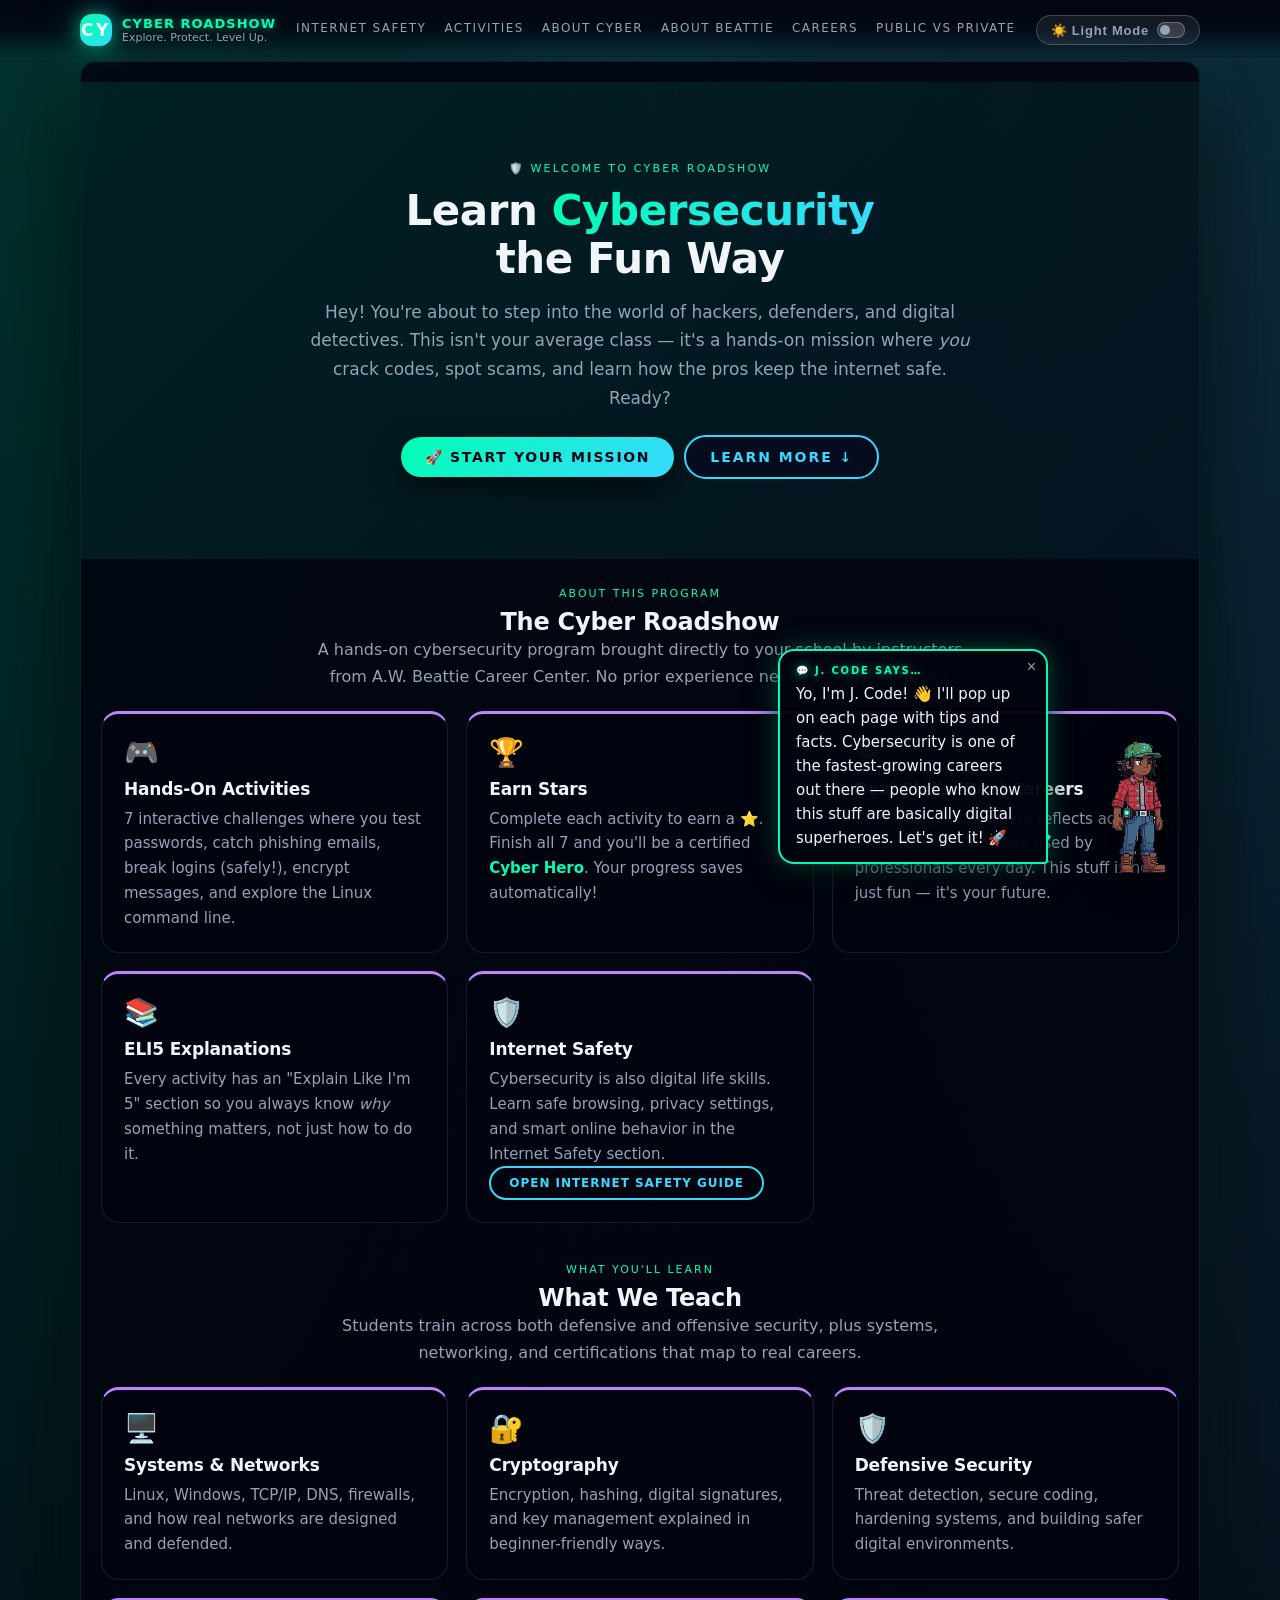
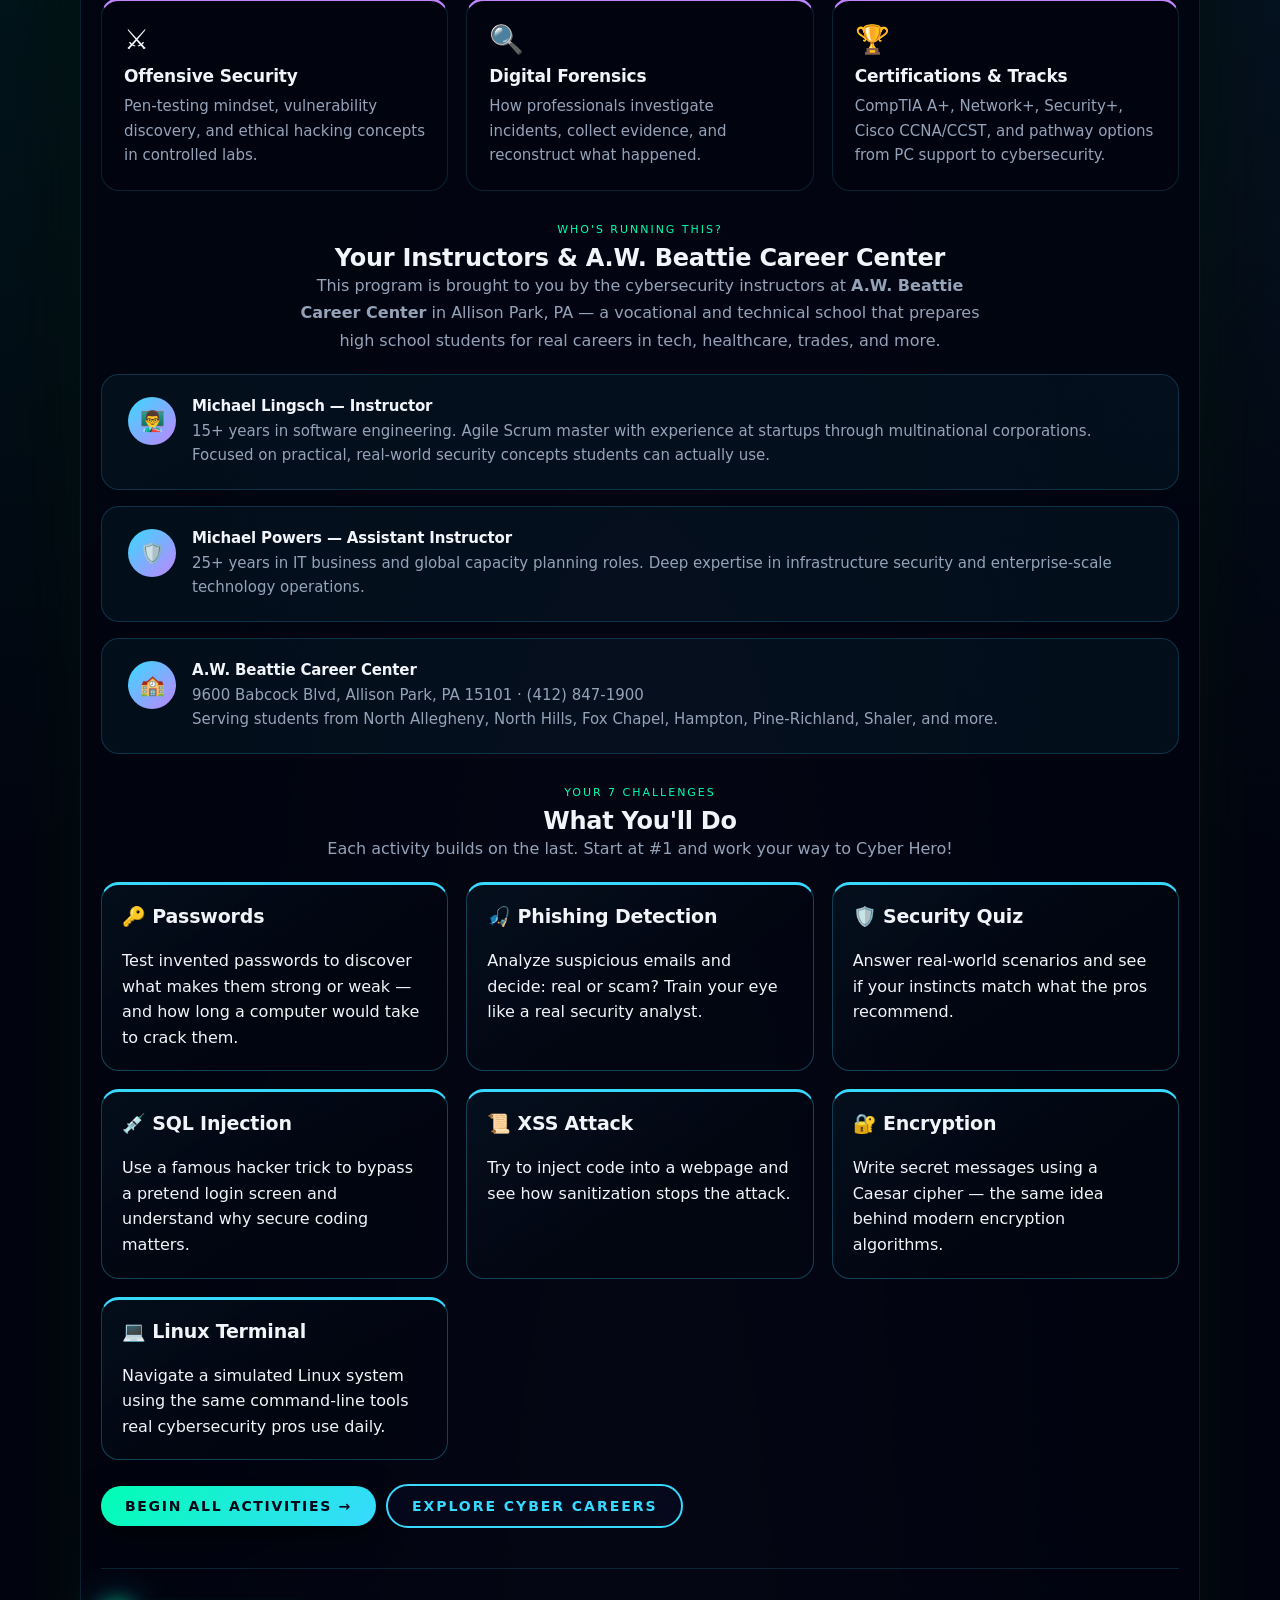
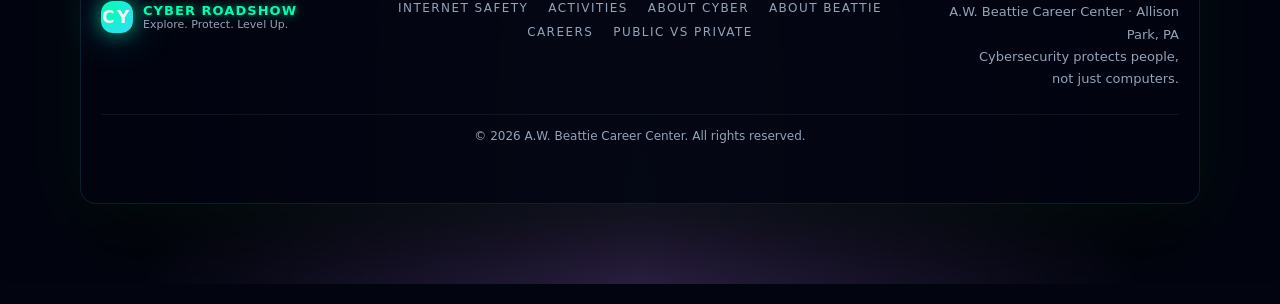
==== commit e40384bc: "Add UI polish updates" ====
--- a/index.html
+++ b/index.html
@@ -1,13 +1,13 @@
-<!DOCTYPE html>
+﻿<!DOCTYPE html>
 <html lang="en">
 <head>
   <meta charset="UTF-8" />
   <title>Explore the World of Cybersecurity | Cyber Roadshow</title>
   <meta name="viewport" content="width=device-width, initial-scale=1" />
-  <link rel="stylesheet" href="styles.css" />
+  <script>if(localStorage.getItem("theme")==="light")document.documentElement.classList.add("light-mode");</script>
   <link rel="stylesheet" href="styles.css" />
 </head>
-<body>
+<body data-jcode="Yo, I'm J. Code! 👋 I'll pop up on each page with tips and facts. Cybersecurity is one of the fastest-growing careers out there — people who know this stuff are basically digital superheroes. Let's get it! 🚀">
   <div class="binary-bg" aria-hidden="true"></div>
 
   <!-- Navigation -->
@@ -23,6 +23,7 @@
         </div>
       </a>
       <ul class="nav-links">
+        <li><a href="computer_literacy.html" class="nav-link"><span>Internet Safety</span></a></li>
         <li><a href="activities.html" class="nav-link"><span>Activities</span></a></li>
         <li><a href="cybersecurity.html" class="nav-link"><span>About Cyber</span></a></li>
         <li><a href="about_beattie.html" class="nav-link"><span>About Beattie</span></a></li>
@@ -34,47 +35,213 @@
 
   <div class="page-shell">
     <main id="top">
-      <!-- Hero Section -->
-      <section class="hero">
-        <div class="hero-main">
-          <div class="hero-tagline">
-            <span>Middle School Cyber Lab</span>
-          </div>
-          <h1 class="hero-title">
-            Explore the world of <span>cybersecurity</span> through quick,
-            hands-on activities.
-          </h1>
-          <p class="hero-body">
-            Test pretend passwords, spot scam emails, and make smart choices
-            online. Then see how real cyber jobs protect people, schools, and
-            companies every day.
+
+      <!-- Welcome Hero -->
+      <div class="welcome-hero">
+        <div class="welcome-eyebrow">🛡️ Welcome to Cyber Roadshow</div>
+        <h1 class="welcome-title">
+          Learn <span>Cybersecurity</span><br>the Fun Way
+        </h1>
+        <p class="welcome-body">
+          Hey! You're about to step into the world of hackers, defenders, and digital detectives.
+          This isn't your average class — it's a hands-on mission where <em>you</em> crack codes,
+          spot scams, and learn how the pros keep the internet safe. Ready?
+        </p>
+        <div class="hero-actions" style="justify-content:center;">
+          <a href="activities.html" class="btn-primary">🚀 Start Your Mission</a>
+          <a href="#about" class="btn-ghost">Learn More ↓</a>
+        </div>
+      </div>
+
+      <!-- About the Program -->
+      <section id="about" class="section">
+        <div class="section-header center">
+          <div class="section-eyebrow">About This Program</div>
+          <h2 class="section-title">The Cyber Roadshow</h2>
+          <p class="section-subtitle">A hands-on cybersecurity program brought directly to your school by instructors from A.W. Beattie Career Center. No prior experience needed — just curiosity.</p>
+        </div>
+        <div class="info-grid">
+          <div class="info-card">
+            <div class="info-card-icon">🎮</div>
+            <h3>Hands-On Activities</h3>
+            <p>7 interactive challenges where you test passwords, catch phishing emails, break logins (safely!), encrypt messages, and explore the Linux command line.</p>
+          </div>
+          <div class="info-card">
+            <div class="info-card-icon">🏆</div>
+            <h3>Earn Stars</h3>
+            <p>Complete each activity to earn a ⭐. Finish all 7 and you'll be a certified <strong style="color:var(--accent-green)">Cyber Hero</strong>. Your progress saves automatically!</p>
+          </div>
+          <div class="info-card">
+            <div class="info-card-icon">🔍</div>
+            <h3>Real Skills, Real Careers</h3>
+            <p>Everything you try here reflects actual cybersecurity concepts used by professionals every day. This stuff is not just fun — it's your future.</p>
+          </div>
+          <div class="info-card">
+            <div class="info-card-icon">📚</div>
+            <h3>ELI5 Explanations</h3>
+            <p>Every activity has an "Explain Like I'm 5" section so you always know <em>why</em> something matters, not just how to do it.</p>
+          </div>
+          <div class="info-card">
+            <div class="info-card-icon">🛡️</div>
+            <h3>Internet Safety</h3>
+            <p>Cybersecurity is also digital life skills. Learn safe browsing, privacy settings, and smart online behavior in the Internet Safety section.</p>
+            <a href="computer_literacy.html" class="link-button">Open Internet Safety Guide</a>
+          </div>
+        </div>
+
+        <div class="section-header center" style="margin-top:40px;">
+          <div class="section-eyebrow">What You'll Learn</div>
+          <h2 class="section-title">What We Teach</h2>
+          <p class="section-subtitle">Students train across both defensive and offensive security, plus systems, networking, and certifications that map to real careers.</p>
+        </div>
+        <div class="info-grid">
+          <div class="info-card">
+            <div class="info-card-icon">🖥️</div>
+            <h3>Systems &amp; Networks</h3>
+            <p>Linux, Windows, TCP/IP, DNS, firewalls, and how real networks are designed and defended.</p>
+          </div>
+          <div class="info-card">
+            <div class="info-card-icon">🔐</div>
+            <h3>Cryptography</h3>
+            <p>Encryption, hashing, digital signatures, and key management explained in beginner-friendly ways.</p>
+          </div>
+          <div class="info-card">
+            <div class="info-card-icon">🛡️</div>
+            <h3>Defensive Security</h3>
+            <p>Threat detection, secure coding, hardening systems, and building safer digital environments.</p>
+          </div>
+          <div class="info-card">
+            <div class="info-card-icon">⚔️</div>
+            <h3>Offensive Security</h3>
+            <p>Pen-testing mindset, vulnerability discovery, and ethical hacking concepts in controlled labs.</p>
+          </div>
+          <div class="info-card">
+            <div class="info-card-icon">🔍</div>
+            <h3>Digital Forensics</h3>
+            <p>How professionals investigate incidents, collect evidence, and reconstruct what happened.</p>
+          </div>
+          <div class="info-card">
+            <div class="info-card-icon">🏆</div>
+            <h3>Certifications &amp; Tracks</h3>
+            <p>CompTIA A+, Network+, Security+, Cisco CCNA/CCST, and pathway options from PC support to cybersecurity.</p>
+          </div>
+        </div>
+      </section>
+
+      <!-- About the Instructors / Beattie -->
+      <section class="section">
+        <div class="section-header center">
+          <div class="section-eyebrow">Who's Running This?</div>
+          <h2 class="section-title">Your Instructors & A.W. Beattie Career Center</h2>
+          <p class="section-subtitle">
+            This program is brought to you by the cybersecurity instructors at
+            <strong>A.W. Beattie Career Center</strong> in Allison Park, PA — a vocational and technical
+            school that prepares high school students for real careers in tech, healthcare, trades, and more.
           </p>
-          <div class="hero-actions">
-            <a href="activities.html" class="btn-primary">
-              Try the activities
+        </div>
+
+        <div class="instructor-ribbon">
+          <div class="instructor-avatar">👨‍🏫</div>
+          <div class="instructor-info">
+            <h3>Michael Lingsch — Instructor</h3>
+            <p>15+ years in software engineering. Agile Scrum master with experience at startups through multinational corporations. Focused on practical, real-world security concepts students can actually use.</p>
+          </div>
+        </div>
+
+        <div class="instructor-ribbon">
+          <div class="instructor-avatar">🛡️</div>
+          <div class="instructor-info">
+            <h3>Michael Powers — Assistant Instructor</h3>
+            <p>25+ years in IT business and global capacity planning roles. Deep expertise in infrastructure security and enterprise-scale technology operations.</p>
+          </div>
+        </div>
+
+        <div class="instructor-ribbon">
+          <div class="instructor-avatar">🏫</div>
+          <div class="instructor-info">
+            <h3>A.W. Beattie Career Center</h3>
+            <p>9600 Babcock Blvd, Allison Park, PA 15101 · (412) 847-1900<br>
+            Serving students from North Allegheny, North Hills, Fox Chapel, Hampton, Pine-Richland, Shaler, and more.</p>
+          </div>
+        </div>
+      </section>
+
+      <!-- Activity Preview -->
+      <section class="section">
+        <div class="section-header center">
+          <div class="section-eyebrow">Your 7 Challenges</div>
+          <h2 class="section-title">What You'll Do</h2>
+          <p class="section-subtitle">Each activity builds on the last. Start at #1 and work your way to Cyber Hero!</p>
+        </div>
+        <div class="cards-grid">
+          <a href="password_strength.html" class="card">
+            <h3>🔑 Passwords</h3>
+            <p>Test invented passwords to discover what makes them strong or weak — and how long a computer would take to crack them.</p>
+          </a>
+          <a href="phishing_detective.html" class="card">
+            <h3>🎣 Phishing Detection</h3>
+            <p>Analyze suspicious emails and decide: real or scam? Train your eye like a real security analyst.</p>
+          </a>
+          <a href="secure_or_not_quiz.html" class="card">
+            <h3>🛡️ Security Quiz</h3>
+            <p>Answer real-world scenarios and see if your instincts match what the pros recommend.</p>
+          </a>
+          <a href="sql_injection.html" class="card">
+            <h3>💉 SQL Injection</h3>
+            <p>Use a famous hacker trick to bypass a pretend login screen and understand why secure coding matters.</p>
+          </a>
+          <a href="xss_challenge.html" class="card">
+            <h3>📜 XSS Attack</h3>
+            <p>Try to inject code into a webpage and see how sanitization stops the attack.</p>
+          </a>
+          <a href="encryption.html" class="card">
+            <h3>🔐 Encryption</h3>
+            <p>Write secret messages using a Caesar cipher — the same idea behind modern encryption algorithms.</p>
+          </a>
+          <a href="linux_terminal.html" class="card">
+            <h3>💻 Linux Terminal</h3>
+            <p>Navigate a simulated Linux system using the same command-line tools real cybersecurity pros use daily.</p>
+          </a>
+        </div>
+        <div class="hero-actions" style="margin-top:24px;">
+          <a href="activities.html" class="btn-primary">Begin All Activities →</a>
+          <a href="careers.html" class="btn-ghost">Explore Cyber Careers</a>
+        </div>
+      </section>
+
+      <footer class="site-footer">
+        <div class="site-footer-inner">
+          <div>
+            <a href="index.html" style="text-decoration:none;">
+              <div class="brand">
+                <div class="brand-icon">CY</div>
+                <div class="brand-text">
+                  <span class="brand-title">Cyber Roadshow</span>
+                  <span class="brand-subtitle">Explore. Protect. Level Up.</span>
+                </div>
+              </div>
             </a>
-            <a href="careers.html" class="btn-ghost">See cyber careers</a>
-          </div>
-        </div>
-
-        <aside class="hero-side">
-          <div class="hero-side-title">Why cybersecurity matters</div>
-          <ul class="hero-side-list">
-            <li>Protects your accounts, photos, and chats</li>
-            <li>Keeps schools, hospitals, and games running safely</li>
-            <li>Stops scammers from stealing money and information</li>
-            <li>Offers high-paying jobs that need problem solvers</li>
-          </ul>
-        </aside>
-      </section>
-
-      <footer class="page-footer">
-        Cybersecurity protects people, not just computers. Keep exploring, stay
-        curious, and use your skills to help others stay safe online.
+          </div>
+          <nav class="site-footer-nav" aria-label="Footer navigation">
+            <a href="computer_literacy.html">Internet Safety</a>
+            <a href="activities.html">Activities</a>
+            <a href="cybersecurity.html">About Cyber</a>
+            <a href="about_beattie.html">About Beattie</a>
+            <a href="careers.html">Careers</a>
+            <a href="sectors.html">Public vs Private</a>
+          </nav>
+          <div class="site-footer-info">
+            <p>A.W. Beattie Career Center · Allison Park, PA</p>
+            <p>Cybersecurity protects people,<br>not just computers.</p>
+          </div>
+        </div>
+        <div class="site-footer-bar">
+          &copy; 2026 A.W. Beattie Career Center. All rights reserved.
+        </div>
       </footer>
     </main>
   </div>
 
   <script src="common.js"></script>
 </body>
-</html>+</html>
--- a/styles.css
+++ b/styles.css
@@ -1,24 +1,34 @@
 :root {
-  --bg-main: #040612;
-  --bg-elevated: #0b1020;
-  --bg-elevated-soft: #101426;
-  --accent-green: #00ff9d;
-  --accent-blue: #31c3ff;
-  --accent-purple: #55d2ff;
-  --text-main: #7f74be;
-  --text-muted: #0adaf5;
+  --bg-main: #020510;
+  --bg-elevated: #0a0f22;
+  --bg-elevated-soft: #0e1428;
+  --accent-green: #00ffb3;
+  --accent-blue: #38d9ff;
+  --accent-purple: #c084fc;
+  --accent-yellow: #fde047;
+  --text-main: #f1f5f9;
+  --text-muted: #94a3b8;
+  --text-accent: #38d9ff;
   --danger: #ff4b81;
-  --border-subtle: rgba(255, 255, 255, 0.08);
+  --border-subtle: rgba(255, 255, 255, 0.10);
+  --border-neon: rgba(0, 255, 179, 0.35);
   --radius-lg: 18px;
   --radius-md: 12px;
   --radius-pill: 999px;
-  --shadow-soft: 0 18px 45px rgba(0, 0, 0, 0.55);
+  --shadow-soft: 0 18px 45px rgba(0, 0, 0, 0.75);
+  --shadow-neon: 0 0 24px rgba(0, 255, 179, 0.25);
   --transition-fast: 0.25s ease-out;
   --transition-med: 0.35s ease-out;
 }
 
 h1, h2, h3, h4, h5, h6 {
   color: var(--text-main);
+  letter-spacing: -0.01em;
+}
+
+p, li {
+  color: var(--text-muted);
+  line-height: 1.7;
 }
 
 * {
@@ -36,24 +46,25 @@
   font-family: system-ui, -apple-system, BlinkMacSystemFont, "Segoe UI",
     sans-serif;
   color: var(--text-main);
+  font-size: 17px;
   background:
     radial-gradient(
-      circle at top left,
-      rgba(0, 255, 157, 0.12),
-      transparent 55%
+      ellipse at top left,
+      rgba(0, 255, 179, 0.18),
+      transparent 50%
     ),
     radial-gradient(
-      circle at top right,
-      rgba(49, 195, 255, 0.12),
-      transparent 55%
+      ellipse at top right,
+      rgba(56, 217, 255, 0.18),
+      transparent 50%
     ),
     radial-gradient(
-      circle at bottom,
-      rgba(168, 85, 255, 0.16),
+      ellipse at bottom center,
+      rgba(192, 132, 252, 0.22),
       transparent 55%
     ),
     var(--bg-main);
-  padding-bottom: 64px;
+  padding-bottom: 80px;
   overflow-x: hidden;
 }
 
@@ -65,9 +76,13 @@
 .page-shell {
   max-width: 1120px;
   margin: 0 auto;
-  padding: 20px 20px 40px;
+  padding: 20px 20px 60px;
   position: relative;
   z-index: 1;
+  background: rgba(2, 5, 16, 0.91);
+  border-radius: 16px;
+  border: 1px solid rgba(56, 217, 255, 0.12);
+  box-shadow: 0 0 60px rgba(0, 255, 179, 0.06), 0 32px 80px rgba(0,0,0,0.8);
 }
 
 .binary-bg {
@@ -89,13 +104,13 @@
   position: absolute;
   top: -120vh;
   width: 40px;
-  color: rgba(0, 255, 157, 0.7);
+  color: rgba(0, 255, 179, 0.55);
   font-family: ui-monospace, SFMono-Regular, Menlo, Monaco, Consolas,
     "Liberation Mono", "Courier New", monospace;
   font-size: 14px;
   line-height: 1.2;
   white-space: pre;
-  text-shadow: 0 0 6px rgba(0, 255, 157, 0.8);
+  text-shadow: 0 0 8px rgba(0, 255, 179, 0.7);
   animation-name: binary-fall;
   animation-timing-function: linear;
   animation-iteration-count: infinite;
@@ -111,16 +126,17 @@
   position: sticky;
   top: 0;
   z-index: 40;
-  backdrop-filter: blur(18px);
+  backdrop-filter: blur(22px);
+  -webkit-backdrop-filter: blur(22px);
   background: linear-gradient(
     to bottom,
-    rgba(4, 6, 18, 0.96),
-    rgba(4, 6, 18, 0.75),
+    rgba(2, 5, 16, 0.98),
+    rgba(2, 5, 16, 0.88),
     transparent
   );
-  border-bottom: 1px solid rgba(255, 255, 255, 0.04);
+  border-bottom: 1px solid rgba(56, 217, 255, 0.12);
   margin: -20px -20px 24px;
-  padding: 16px 20px 12px;
+  padding: 14px 20px 10px;
 }
 
 .top-nav-inner {
@@ -165,15 +181,16 @@
 }
 
 .brand-title {
-  font-weight: 700;
-  letter-spacing: 0.06em;
+  font-weight: 800;
+  letter-spacing: 0.08em;
   font-size: 13px;
   text-transform: uppercase;
   color: var(--accent-green);
+  text-shadow: 0 0 10px rgba(0, 255, 179, 0.6);
 }
 
 .brand-subtitle {
-  font-size: 12px;
+  font-size: 11px;
   color: var(--text-muted);
 }
 
@@ -181,9 +198,9 @@
   display: flex;
   align-items: center;
   gap: 18px;
-  font-size: 13px;
+  font-size: 12px;
   text-transform: uppercase;
-  letter-spacing: 0.14em;
+  letter-spacing: 0.12em;
   color: var(--text-muted);
   list-style: none;
 }
@@ -273,13 +290,13 @@
 .hero-main {
   background: radial-gradient(
       circle at top left,
-      rgba(0, 255, 157, 0.16),
+      rgba(0, 255, 179, 0.12),
       transparent 60%
     ),
-    rgba(7, 10, 30, 0.92);
-  border-radius: 28px;
-  padding: 26px 26px 24px;
-  border: 1px solid rgba(255, 255, 255, 0.08);
+    rgba(2, 5, 16, 0.94);
+  border-radius: 24px;
+  padding: 28px 28px 26px;
+  border: 1px solid rgba(0, 255, 179, 0.18);
   box-shadow: var(--shadow-soft);
   position: relative;
   overflow: hidden;
@@ -341,7 +358,7 @@
 
 .hero-body {
   margin-top: 10px;
-  font-size: 14px;
+  font-size: 16px;
   color: var(--text-muted);
   max-width: 520px;
   position: relative;
@@ -353,16 +370,17 @@
   display: flex;
   flex-wrap: wrap;
   gap: 10px;
+  align-items: center;
   position: relative;
   z-index: 1;
 }
 
 .btn-primary,
 .btn-ghost {
-  padding: 10px 18px;
+  padding: 12px 24px;
   border-radius: var(--radius-pill);
   border: none;
-  font-size: 13px;
+  font-size: 14px;
   font-weight: 600;
   text-transform: uppercase;
   letter-spacing: 0.12em;
@@ -402,41 +420,42 @@
 }
 
 .btn-ghost {
-  border: 1px solid rgba(156, 163, 175, 0.5);
+  border: 2px solid var(--accent-blue);
   background: rgba(7, 10, 30, 0.75);
-  color: var(--text-muted);
+  color: var(--accent-blue);
+  letter-spacing: 0.14em;
+}
+
+.hero-side {
+  background: rgba(2, 5, 16, 0.92);
+  border-radius: 20px;
+  padding: 20px;
+  border: 1px solid rgba(56, 217, 255, 0.18);
+  border-top: 3px solid var(--accent-blue);
+  box-shadow: var(--shadow-soft);
+}
+
+.hero-side-title {
   font-size: 12px;
-  letter-spacing: 0.14em;
-}
-
-.hero-side {
-  background: rgba(4, 6, 18, 0.9);
-  border-radius: 24px;
-  padding: 18px 18px 16px;
-  border: 1px solid rgba(148, 163, 184, 0.35);
-  box-shadow: var(--shadow-soft);
-}
-
-.hero-side-title {
-  font-size: 13px;
   text-transform: uppercase;
   letter-spacing: 0.18em;
-  color: var(--text-muted);
-  margin-bottom: 10px;
+  color: var(--accent-blue);
+  font-weight: 700;
+  margin-bottom: 12px;
 }
 
 .hero-side-list {
   list-style: none;
   display: grid;
-  gap: 8px;
-  font-size: 13px;
+  gap: 10px;
+  font-size: 14px;
   color: var(--text-muted);
 }
 
 .hero-side-list li::before {
-  content: "•";
-  margin-right: 6px;
-  color: var(--accent-blue);
+  content: "▸";
+  margin-right: 8px;
+  color: var(--accent-green);
 }
 
 .section {
@@ -445,6 +464,16 @@
 
 .section-header {
   margin-bottom: 20px;
+}
+
+.section-header.center {
+  text-align: center;
+}
+
+.section-header.center .section-subtitle {
+  margin-left: auto;
+  margin-right: auto;
+  max-width: 680px;
 }
 
 .section-eyebrow {
@@ -456,52 +485,61 @@
 }
 
 .section-title {
-  font-size: 20px;
-  font-weight: 600;
+  font-size: 24px;
+  font-weight: 700;
   color: var(--text-main);
 }
 
 .section-subtitle {
-  font-size: 14px;
-  color: var(--text-muted);
-  max-width: 520px;
+  font-size: 16px;
+  color: var(--text-muted);
+  max-width: 560px;
+  line-height: 1.7;
+  /* margin-inline: auto only inside .section-header.center — see below */
 }
 
 .cards-grid {
   display: grid;
   grid-template-columns: repeat(auto-fit, minmax(260px, 1fr));
   gap: 18px;
+  align-items: stretch;
 }
 
 .card {
-  background: radial-gradient(
-      circle at top,
-      rgba(49, 195, 255, 0.18),
-      transparent 55%
-    ),
-    var(--bg-elevated);
+  background: linear-gradient(
+      145deg,
+      rgba(56, 217, 255, 0.05) 0%,
+      rgba(2, 5, 16, 0.5) 60%
+    );
   border-radius: var(--radius-lg);
-  padding: 18px;
+  padding: 20px;
   display: flex;
   flex-direction: column;
-  justify-content: space-between;
+  justify-content: flex-start;
   gap: 12px;
-  transition: transform var(--transition-fast), box-shadow var(--transition-fast);
+  border: 1px solid rgba(56, 217, 255, 0.28);
+  border-top: 3px solid var(--accent-blue);
+  transition: transform var(--transition-fast), box-shadow var(--transition-fast), border-color var(--transition-fast);
 }
 
 .card:hover {
-  transform: translateY(-5px);
-  box-shadow: 0 22px 55px rgba(0, 0, 0, 0.65);
+  transform: translateY(-6px);
+  box-shadow: 0 24px 60px rgba(0, 0, 0, 0.8), 0 0 20px rgba(0, 255, 179, 0.15);
+  border-top-color: var(--accent-green);
+  border-color: rgba(0, 255, 179, 0.3);
 }
 
 .card h3 {
   margin-bottom: 8px;
-  font-size: 18px;
+  font-size: 19px;
+  color: var(--text-main);
 }
 
 .card p {
-  font-size: 14px;
-  color: var(--text-muted);
+  font-size: 16px;
+  color: var(--text-muted);
+  line-height: 1.6;
+  width: 100%;
 }
 
 .card .button {
@@ -511,25 +549,30 @@
 
 .label {
   display: block;
-  margin-top: 10px;
-  margin-bottom: 4px;
+  margin-top: 12px;
+  margin-bottom: 5px;
   font-size: 12px;
-  color: var(--text-muted);
+  font-weight: 600;
+  letter-spacing: 0.06em;
+  text-transform: uppercase;
+  color: var(--text-accent);
 }
 
 .input {
   width: 100%;
-  padding: 8px 10px;
+  padding: 10px 12px;
   border-radius: 10px;
-  border: 1px solid rgba(148, 163, 184, 0.6);
-  background: rgba(15, 23, 42, 0.9);
+  border: 1px solid rgba(56, 217, 255, 0.25);
+  background: rgba(2, 5, 16, 0.8);
   color: var(--text-main);
-  font-size: 13px;
+  font-size: 14px;
+  transition: border-color var(--transition-fast), box-shadow var(--transition-fast);
 }
 
 .input:focus {
-  outline: 2px solid rgba(49, 195, 255, 0.9);
-  outline-offset: 1px;
+  outline: none;
+  border-color: var(--accent-green);
+  box-shadow: 0 0 0 3px rgba(0, 255, 179, 0.15);
 }
 
 /* Terminal Simulation Styles */
@@ -619,27 +662,41 @@
 }
 
 .link-button {
-  margin-top: 6px;
-  padding: 0;
-  border: none;
+  margin-top: auto;
+  display: inline-block;
+  padding: 8px 18px;
+  border: 2px solid var(--accent-blue);
+  border-radius: var(--radius-pill);
   background: none;
   color: var(--accent-blue);
   font-size: 12px;
+  font-weight: 600;
+  text-transform: uppercase;
+  letter-spacing: 0.08em;
   cursor: pointer;
-  text-decoration: underline;
+  text-decoration: none;
+  text-align: center;
+  transition: background var(--transition-fast), color var(--transition-fast);
+}
+
+.link-button:hover {
+  background: rgba(56, 217, 255, 0.12);
 }
 
 .result {
-  margin-top: 8px;
-  font-size: 13px;
+  margin-top: 10px;
+  font-size: 16px;
+  font-weight: 500;
+  line-height: 1.6;
 }
 
 .result.good {
   color: var(--accent-green);
+  text-shadow: 0 0 8px rgba(0, 255, 179, 0.4);
 }
 
 .result.ok {
-  color: #facc15;
+  color: var(--accent-yellow);
 }
 
 .result.bad {
@@ -647,13 +704,15 @@
 }
 
 .phishing-message {
-  margin-top: 8px;
-  padding: 8px;
+  margin-top: 10px;
+  padding: 12px;
   border-radius: 10px;
-  background: rgba(15, 23, 42, 0.95);
-  border: 1px dashed rgba(49, 195, 255, 0.6);
-  font-size: 12px;
+  background: rgba(2, 5, 16, 0.95);
+  border: 1px dashed rgba(56, 217, 255, 0.4);
+  font-size: 13px;
   white-space: pre-wrap;
+  color: var(--text-main);
+  line-height: 1.6;
 }
 
 .quiz-list {
@@ -688,27 +747,32 @@
 }
 
 .career-card {
-  background: var(--bg-elevated-soft);
+  background: rgba(10, 15, 34, 0.9);
   border-radius: var(--radius-md);
-  padding: 12px 14px 14px;
-  border: 1px solid var(--border-subtle);
+  padding: 14px 16px 16px;
+  border: 1px solid rgba(56, 217, 255, 0.14);
+  border-left: 3px solid var(--accent-purple);
 }
 
 .career-card h3 {
   font-size: 15px;
   margin-bottom: 4px;
+  color: var(--text-main);
 }
 
 .salary {
   font-size: 13px;
   color: var(--accent-green);
-  margin-bottom: 4px;
+  font-weight: 600;
+  margin-bottom: 6px;
+  text-shadow: 0 0 6px rgba(0, 255, 179, 0.3);
 }
 
 .career-points {
   padding-left: 16px;
-  font-size: 12px;
-  color: var(--text-muted);
+  font-size: 15px;
+  color: var(--text-muted);
+  line-height: 1.6;
 }
 
 .split-grid {
@@ -741,48 +805,57 @@
 
 .list {
   padding-left: 18px;
-  font-size: 13px;
+  font-size: 16px;
   color: var(--text-muted);
 }
 
 .list li {
   margin-bottom: 8px;
+  line-height: 1.6;
 }
 
 .page-footer {
-  margin-top: 32px;
-  padding-top: 16px;
-  border-top: 1px solid rgba(148, 163, 184, 0.35);
+  margin-top: 40px;
+  padding-top: 18px;
+  border-top: 1px solid rgba(56, 217, 255, 0.15);
   font-size: 12px;
   color: var(--text-muted);
   text-align: center;
+  line-height: 1.8;
 }
 
 .about-beattie-content h2 {
   font-size: 20px;
   color: var(--text-main);
-  margin-top: 24px;
-  margin-bottom: 8px;
+  margin-top: 28px;
+  margin-bottom: 10px;
+  border-bottom: 1px solid rgba(56, 217, 255, 0.12);
+  padding-bottom: 6px;
 }
 
 .about-beattie-content h3 {
-  font-size: 18px;
-  color: var(--text-main);
+  font-size: 16px;
+  color: var(--accent-blue);
   margin-top: 18px;
   margin-bottom: 6px;
 }
 
 .about-beattie-content p,
 .about-beattie-content ul {
-  font-size: 14px;
-  color: var(--text-muted);
-  line-height: 1.6;
+  font-size: 16px;
+  color: var(--text-muted);
+  line-height: 1.75;
 }
 
 .about-beattie-content ul {
-  list-style: disc;
-  margin-left: 20px;
-  margin-bottom: 12px;
+  list-style: none;
+  margin-left: 4px;
+  margin-bottom: 14px;
+}
+
+.about-beattie-content ul li::before {
+  content: '▸ ';
+  color: var(--accent-green);
 }
 
 .about-beattie-content ul li {
@@ -807,3 +880,1207 @@
     flex-wrap: wrap;
   }
 }
+
+/* ==========================================
+   ELI5 (Explain Like I'm 5) Section
+   ========================================== */
+.eli5-box {
+  margin-top: 20px;
+  border-radius: var(--radius-md);
+  background: rgba(0, 255, 179, 0.04);
+  border: 1px solid rgba(0, 255, 179, 0.22);
+  overflow: hidden;
+}
+
+.eli5-toggle {
+  width: 100%;
+  background: none;
+  border: none;
+  padding: 14px 18px;
+  display: flex;
+  align-items: center;
+  gap: 10px;
+  cursor: pointer;
+  color: var(--accent-green);
+  font-size: 13px;
+  font-weight: 700;
+  letter-spacing: 0.08em;
+  text-transform: uppercase;
+  text-align: left;
+  transition: background var(--transition-fast);
+  text-shadow: 0 0 8px rgba(0, 255, 179, 0.35);
+}
+
+.eli5-toggle:hover {
+  background: rgba(0, 255, 157, 0.08);
+}
+
+.eli5-toggle .eli5-arrow {
+  margin-left: auto;
+  transition: transform var(--transition-fast);
+  font-style: normal;
+}
+
+.eli5-toggle[aria-expanded="true"] .eli5-arrow {
+  transform: rotate(180deg);
+}
+
+.eli5-body {
+  padding: 0 18px 16px;
+  font-size: 16px;
+  color: var(--text-muted);
+  line-height: 1.75;
+  display: none;
+}
+
+.eli5-body.open {
+  display: block;
+}
+
+.eli5-body p + p {
+  margin-top: 10px;
+}
+
+.eli5-body strong {
+  color: var(--accent-green);
+}
+
+.eli5-body code {
+  background: rgba(56, 217, 255, 0.1);
+  border: 1px solid rgba(56, 217, 255, 0.2);
+  border-radius: 4px;
+  padding: 1px 5px;
+  font-size: 12px;
+  color: var(--accent-blue);
+}
+
+/* ==========================================
+   Warning Banner
+   ========================================== */
+.warning-banner {
+  background: rgba(255, 75, 129, 0.12);
+  border: 1px solid rgba(255, 75, 129, 0.55);
+  border-radius: var(--radius-md);
+  padding: 10px 14px;
+  font-size: 13px;
+  color: var(--danger);
+  margin-bottom: 12px;
+}
+
+/* ==========================================
+   Gamification — Progress / Achievements
+   ========================================== */
+.progress-header {
+  background: rgba(2, 5, 16, 0.9);
+  border: 1px solid rgba(0, 255, 179, 0.2);
+  border-left: 4px solid var(--accent-green);
+  border-radius: var(--radius-lg);
+  padding: 20px 24px;
+  margin-bottom: 28px;
+  display: flex;
+  flex-wrap: wrap;
+  align-items: center;
+  gap: 20px;
+  box-shadow: 0 0 20px rgba(0, 255, 179, 0.06);
+}
+
+.progress-info {
+  flex: 1 1 200px;
+}
+
+.progress-title {
+  font-size: 15px;
+  font-weight: 700;
+  color: var(--text-main);
+  margin-bottom: 4px;
+}
+
+.progress-subtitle {
+  font-size: 12px;
+  color: var(--text-muted);
+}
+
+.progress-bar-wrap {
+  flex: 2 1 300px;
+}
+
+.progress-bar-track {
+  height: 10px;
+  border-radius: 999px;
+  background: rgba(255, 255, 255, 0.08);
+  overflow: hidden;
+  margin-bottom: 6px;
+}
+
+.progress-bar-fill {
+  height: 100%;
+  border-radius: 999px;
+  background: linear-gradient(90deg, var(--accent-green), var(--accent-blue));
+  transition: width 0.8s cubic-bezier(0.34, 1.56, 0.64, 1);
+  box-shadow: 0 0 12px rgba(0, 255, 179, 0.5);
+}
+
+.progress-label {
+  font-size: 12px;
+  color: var(--text-muted);
+  text-align: right;
+}
+
+.star-tally {
+  display: flex;
+  align-items: center;
+  gap: 6px;
+  font-size: 22px;
+}
+
+.star-tally span {
+  font-size: 13px;
+  color: var(--text-muted);
+}
+
+/* ==========================================
+   Activity Card enhancements
+   ========================================== */
+.card-status {
+  display: flex;
+  align-items: center;
+  gap: 6px;
+  font-size: 12px;
+  color: var(--text-muted);
+  margin-bottom: 4px;
+}
+
+.card-status.done {
+  color: var(--accent-green);
+}
+
+.card-status-icon {
+  font-size: 16px;
+}
+
+/* ==========================================
+   Nav active state
+   ========================================== */
+.nav-link.active span {
+  color: var(--accent-green);
+  font-weight: 700;
+}
+
+.nav-link.active::after {
+  width: 100%;
+}
+
+/* ==========================================
+   Landing page — welcome sections
+   ========================================== */
+.welcome-hero {
+  text-align: center;
+  padding: 80px 40px;
+  background: linear-gradient(135deg, rgba(0, 255, 179, 0.10), rgba(56, 217, 255, 0.06));
+  border-radius: 0;
+  border: none;
+  box-shadow: none;
+  margin: 0 -20px 28px;
+}
+
+.welcome-eyebrow {
+  font-size: 11px;
+  letter-spacing: 0.2em;
+  text-transform: uppercase;
+  color: var(--accent-green);
+  margin-bottom: 12px;
+}
+
+.welcome-title {
+  font-size: clamp(28px, 4.5vw, 42px);
+  font-weight: 800;
+  line-height: 1.15;
+  margin-bottom: 14px;
+}
+
+.welcome-title span {
+  background: linear-gradient(120deg, var(--accent-green), var(--accent-blue));
+  -webkit-background-clip: text;
+  background-clip: text;
+  color: transparent;
+}
+
+.welcome-body {
+  font-size: 17px;
+  color: var(--text-muted);
+  max-width: 600px;
+  margin: 0 auto 22px;
+  line-height: 1.7;
+}
+
+.info-grid {
+  display: grid;
+  grid-template-columns: repeat(auto-fit, minmax(260px, 1fr));
+  gap: 18px;
+  margin-bottom: 28px;
+  align-items: stretch;
+}
+
+.info-card {
+  background: rgba(2, 5, 16, 0.88);
+  border-radius: var(--radius-lg);
+  border: 1px solid rgba(56, 217, 255, 0.14);
+  border-top: 3px solid var(--accent-purple);
+  padding: 22px;
+  display: flex;
+  flex-direction: column;
+  align-items: flex-start;
+  transition: transform var(--transition-fast), box-shadow var(--transition-fast);
+}
+
+.info-card:hover {
+  transform: translateY(-4px);
+  box-shadow: 0 16px 40px rgba(0,0,0,0.6);
+}
+
+.info-card-icon {
+  font-size: 28px;
+  margin-bottom: 10px;
+}
+
+.info-card h3 {
+  font-size: 17px;
+  font-weight: 700;
+  margin-bottom: 8px;
+  color: var(--text-main);
+}
+
+.info-card p {
+  font-size: 15px;
+  color: var(--text-muted);
+  line-height: 1.65;
+  width: 100%;
+}
+
+.instructor-ribbon {
+  background: rgba(56, 217, 255, 0.05);
+  border: 1px solid rgba(56, 217, 255, 0.18);
+  border-radius: var(--radius-lg);
+  padding: 22px 26px;
+  margin-bottom: 16px;
+  display: flex;
+  flex-wrap: nowrap;
+  gap: 16px;
+  align-items: flex-start;
+}
+
+.instructor-avatar {
+  width: 48px;
+  height: 48px;
+  border-radius: 50%;
+  background: linear-gradient(135deg, var(--accent-blue), var(--accent-purple));
+  display: flex;
+  align-items: center;
+  justify-content: center;
+  font-size: 20px;
+  flex-shrink: 0;
+}
+
+.instructor-info h3 {
+  font-size: 15px;
+  font-weight: 700;
+  color: var(--text-main);
+  margin-bottom: 4px;
+}
+
+.instructor-info p {
+  font-size: 15px;
+  color: var(--text-muted);
+  line-height: 1.6;
+}
+
+/* ==========================================
+   J. Code Mascot
+   ========================================== */
+.jcode-bubble-wrap {
+  position: fixed;
+  bottom: 24px;
+  right: 20px;
+  z-index: 200;
+  display: flex;
+  align-items: flex-end;
+  gap: 4px;
+  pointer-events: none;
+}
+
+.jcode-sprite {
+  flex-shrink: 0;
+  width: 240px; /* enlarged 3x */
+  max-width: 240px;
+  height: auto;
+  image-rendering: pixelated;
+  image-rendering: crisp-edges;
+  pointer-events: none;
+  filter: drop-shadow(0 6px 18px rgba(0,0,0,0.9));
+  margin-left: -32px; /* close gap from sprite's transparent left edge */
+}
+
+.jcode-bubble {
+  position: relative;
+  background: rgba(2, 5, 16, 0.96);
+  border: 2px solid var(--accent-green);
+  border-radius: 16px 16px 4px 16px;
+  padding: 14px 16px 12px;
+  max-width: 270px;
+  box-shadow: 0 0 24px rgba(0, 255, 179, 0.25), 0 8px 30px rgba(0,0,0,0.8);
+  margin-bottom: 12px;
+  margin-right: 0;
+  animation: jcodeSlideUp 0.45s ease 0.35s both;
+  pointer-events: all;
+}
+
+@keyframes jcodeSlideUp {
+  from { opacity: 0; transform: translateY(14px); }
+  to   { opacity: 1; transform: translateY(0); }
+}
+
+/* Legacy: kept for any JS still adding the class */
+.jcode-bubble.jcode-visible {
+  opacity: 1;
+  transform: translateY(0);
+}
+
+.jcode-bubble::after {
+  content: "";
+  position: absolute;
+  bottom: 20px;
+  right: -10px;
+  border: 5px solid transparent;
+  border-left-color: var(--accent-green);
+}
+
+.jcode-bubble.hidden,
+.jcode-bubble[style*="display: none"],
+.jcode-bubble[style*="display:none"] {
+  display: none !important;
+  animation: none;
+}
+
+.jcode-label {
+  font-size: 10px;
+  font-weight: 800;
+  text-transform: uppercase;
+  letter-spacing: 0.18em;
+  color: var(--accent-green);
+  text-shadow: 0 0 8px rgba(0, 255, 179, 0.5);
+  margin-bottom: 6px;
+}
+
+.jcode-text {
+  font-size: 15px;
+  color: var(--text-main);
+  line-height: 1.6;
+}
+
+.jcode-close {
+  position: absolute;
+  top: 8px;
+  right: 10px;
+  background: none;
+  border: none;
+  color: var(--text-muted);
+  font-size: 16px;
+  cursor: pointer;
+  line-height: 1;
+  padding: 0;
+  transition: color var(--transition-fast);
+}
+
+.jcode-close:hover {
+  color: var(--danger);
+}
+
+/* ==========================================
+   Theme Toggle Button
+   ========================================== */
+.theme-toggle-btn {
+  background: rgba(255, 255, 255, 0.07);
+  border: 1px solid rgba(255, 255, 255, 0.20);
+  border-radius: var(--radius-pill);
+  color: var(--text-muted);
+  font-size: 13px;
+  font-weight: 600;
+  padding: 6px 14px;
+  cursor: pointer;
+  letter-spacing: 0.06em;
+  transition: background var(--transition-fast), color var(--transition-fast),
+    border-color var(--transition-fast);
+  white-space: nowrap;
+  display: inline-flex;
+  align-items: center;
+  justify-content: space-between;
+  gap: 8px;
+  flex-shrink: 0;
+  min-width: 130px;
+}
+
+.toggle-label {
+  display: flex;
+  align-items: center;
+  gap: 5px;
+}
+
+.toggle-knob {
+  width: 28px;
+  height: 16px;
+  border-radius: 8px;
+  background: rgba(255, 255, 255, 0.15);
+  border: 1px solid rgba(255, 255, 255, 0.25);
+  position: relative;
+  flex-shrink: 0;
+}
+
+.toggle-knob::after {
+  content: "";
+  position: absolute;
+  top: 2px;
+  left: 2px;
+  width: 10px;
+  height: 10px;
+  border-radius: 50%;
+  background: var(--text-muted);
+  transition: transform 0.2s ease, background 0.2s ease;
+}
+
+html.light-mode .toggle-knob::after {
+  transform: translateX(12px);
+  background: var(--accent-green);
+}
+
+.theme-toggle-btn:hover {
+  background: rgba(255, 255, 255, 0.14);
+  color: var(--text-main);
+}
+
+/* ==========================================
+   Light Mode
+   ========================================== */
+html.light-mode {
+  --accent-green: #00875a;
+  --accent-blue: #0369a1;
+  --accent-purple: #7c3aed;
+  --accent-yellow: #b45309;
+  --text-main: #0f172a;
+  --text-muted: #475569;
+  --text-accent: #0369a1;
+  --danger: #dc2626;
+  --border-subtle: rgba(0, 0, 0, 0.10);
+  --border-neon: rgba(0, 135, 90, 0.25);
+  --shadow-soft: 0 18px 45px rgba(0, 0, 0, 0.10);
+  --shadow-neon: 0 0 20px rgba(0, 135, 90, 0.10);
+}
+
+html.light-mode body {
+  background:
+    radial-gradient(ellipse at top left, rgba(0, 180, 140, 0.09), transparent 50%),
+    radial-gradient(ellipse at top right, rgba(3, 105, 161, 0.09), transparent 50%),
+    radial-gradient(ellipse at bottom center, rgba(124, 58, 237, 0.06), transparent 55%),
+    #f0f6ff;
+  color: var(--text-main);
+}
+
+html.light-mode .binary-bg {
+  opacity: 0.07;
+}
+
+html.light-mode .binary-column {
+  color: rgba(0, 135, 90, 0.5);
+  text-shadow: none;
+}
+
+html.light-mode .page-shell {
+  background: rgba(255, 255, 255, 0.95);
+  border-color: rgba(0, 135, 90, 0.18);
+  box-shadow: 0 0 60px rgba(0, 135, 90, 0.04), 0 32px 80px rgba(0, 0, 0, 0.07);
+}
+
+html.light-mode .top-nav {
+  background: linear-gradient(
+    to bottom,
+    rgba(240, 246, 255, 0.98),
+    rgba(240, 246, 255, 0.92),
+    transparent
+  );
+  border-bottom-color: rgba(0, 135, 90, 0.15);
+}
+
+html.light-mode .brand-icon {
+  box-shadow: 0 0 18px rgba(0, 135, 90, 0.3), 0 0 40px rgba(3, 105, 161, 0.2);
+}
+
+html.light-mode .brand-title {
+  text-shadow: 0 0 10px rgba(0, 135, 90, 0.35);
+}
+
+html.light-mode .nav-cta {
+  border-color: rgba(0, 135, 90, 0.4);
+  background: radial-gradient(circle at 0 0, rgba(0, 135, 90, 0.1), transparent 55%);
+  color: #006b48;
+}
+
+html.light-mode .card {
+  background: linear-gradient(145deg, rgba(0, 135, 90, 0.04), rgba(255, 255, 255, 0.85));
+  border-color: rgba(0, 135, 90, 0.18);
+}
+
+html.light-mode .card:hover {
+  box-shadow: 0 24px 60px rgba(0, 0, 0, 0.08), 0 0 20px rgba(0, 135, 90, 0.08);
+}
+
+html.light-mode .hero-main {
+  background: radial-gradient(circle at top left, rgba(0, 200, 160, 0.06), transparent 60%),
+    rgba(255, 255, 255, 0.97);
+  border-color: rgba(0, 135, 90, 0.18);
+}
+
+html.light-mode .hero-tagline {
+  background: rgba(240, 246, 255, 0.9);
+}
+
+html.light-mode .hero-side {
+  background: rgba(255, 255, 255, 0.95);
+  border-color: rgba(3, 105, 161, 0.2);
+}
+
+html.light-mode .btn-ghost {
+  background: rgba(240, 246, 255, 0.9);
+  border-color: var(--accent-blue);
+  color: var(--accent-blue);
+}
+
+html.light-mode .input {
+  background: rgba(255, 255, 255, 0.9);
+  border-color: rgba(0, 135, 90, 0.25);
+  color: var(--text-main);
+}
+
+html.light-mode .input:focus {
+  border-color: var(--accent-green);
+  box-shadow: 0 0 0 3px rgba(0, 135, 90, 0.15);
+}
+
+html.light-mode .eli5-box {
+  background: rgba(0, 135, 90, 0.04);
+  border-color: rgba(0, 135, 90, 0.22);
+}
+
+html.light-mode .eli5-toggle {
+  color: #006b48;
+  text-shadow: none;
+}
+
+html.light-mode .eli5-body code {
+  background: rgba(3, 105, 161, 0.08);
+  border-color: rgba(3, 105, 161, 0.2);
+}
+
+html.light-mode .eli5-body strong {
+  color: #006b48;
+}
+
+html.light-mode .warning-banner {
+  background: rgba(220, 38, 38, 0.06);
+  border-color: rgba(220, 38, 38, 0.4);
+}
+
+html.light-mode .progress-header {
+  background: rgba(255, 255, 255, 0.92);
+  border-color: rgba(0, 135, 90, 0.18);
+  box-shadow: none;
+}
+
+html.light-mode .progress-bar-track {
+  background: rgba(0, 0, 0, 0.08);
+}
+
+html.light-mode .career-card {
+  background: rgba(255, 255, 255, 0.95);
+}
+
+html.light-mode .phishing-message {
+  background: rgba(255, 255, 255, 0.95);
+  border-color: rgba(3, 105, 161, 0.3);
+  color: var(--text-main);
+}
+
+html.light-mode .welcome-hero {
+  background: linear-gradient(135deg, #f0fdfa, #e0f2f1);
+}
+
+html.light-mode .info-card {
+  background: rgba(255, 255, 255, 0.92);
+  border-color: rgba(0, 135, 90, 0.15);
+}
+
+html.light-mode .instructor-ribbon {
+  background: rgba(3, 105, 161, 0.04);
+  border-color: rgba(3, 105, 161, 0.15);
+}
+
+html.light-mode .jcode-bubble {
+  background: rgba(255, 255, 255, 0.98);
+  border-color: #00875a;
+  box-shadow: 0 0 24px rgba(0, 135, 90, 0.12), 0 8px 30px rgba(0, 0, 0, 0.10);
+}
+
+html.light-mode .jcode-label {
+  color: #006b48;
+  text-shadow: none;
+}
+
+html.light-mode .jcode-text {
+  color: var(--text-main);
+}
+
+html.light-mode .salary {
+  text-shadow: none;
+}
+
+html.light-mode .result.good {
+  text-shadow: none;
+}
+
+html.light-mode .page-footer {
+  border-top-color: rgba(0, 135, 90, 0.15);
+}
+
+html.light-mode .about-beattie-content h2 {
+  border-bottom-color: rgba(0, 135, 90, 0.15);
+}
+
+html.light-mode .theme-toggle-btn {
+  background: rgba(0, 0, 0, 0.05);
+  border-color: rgba(0, 0, 0, 0.15);
+  color: var(--text-muted);
+}
+
+html.light-mode .theme-toggle-btn:hover {
+  background: rgba(0, 0, 0, 0.10);
+  color: var(--text-main);
+}
+
+.breadcrumbs {
+  display: flex;
+  flex-wrap: wrap;
+  align-items: center;
+  gap: 8px;
+  margin: 6px 0 20px;
+  font-size: 13px;
+  color: var(--text-muted);
+}
+
+.breadcrumbs a {
+  color: var(--accent-blue);
+  text-decoration: underline;
+  text-underline-offset: 2px;
+}
+
+.breadcrumbs .sep {
+  opacity: 0.7;
+}
+
+.flow-card {
+  border: 1px solid rgba(56, 217, 255, 0.2);
+  border-radius: var(--radius-md);
+  background: rgba(56, 217, 255, 0.04);
+  padding: 14px 16px;
+  margin-bottom: 16px;
+}
+
+.flow-title {
+  font-size: 13px;
+  letter-spacing: 0.08em;
+  text-transform: uppercase;
+  color: var(--text-accent);
+  margin-bottom: 8px;
+  font-weight: 700;
+}
+
+.flow-list {
+  padding-left: 18px;
+  color: var(--text-muted);
+}
+
+.flow-list li {
+  margin-bottom: 6px;
+}
+
+.mini-metric {
+  display: inline-flex;
+  align-items: center;
+  gap: 8px;
+  border: 1px solid rgba(0, 255, 179, 0.25);
+  border-radius: var(--radius-pill);
+  padding: 5px 10px;
+  font-size: 12px;
+  color: var(--text-muted);
+  margin-bottom: 10px;
+}
+
+.explanation-list {
+  margin-top: 10px;
+  padding-left: 18px;
+  color: var(--text-muted);
+}
+
+.explanation-list li {
+  margin-bottom: 8px;
+  line-height: 1.6;
+}
+
+html.light-mode .flow-card {
+  border-color: rgba(3, 105, 161, 0.2);
+  background: rgba(3, 105, 161, 0.05);
+}
+
+html.light-mode .breadcrumbs a {
+  color: var(--text-accent);
+}
+/* ==========================================
+   Clickable Challenge Cards (index.html)
+   ========================================== */
+a.card {
+  text-decoration: none;
+  cursor: pointer;
+  color: inherit;
+}
+
+a.card h3,
+a.card p {
+  color: inherit;
+}
+
+a.card:hover h3 {
+  color: var(--accent-green);
+}
+
+/* ==========================================
+   Site Footer (index.html)
+   ========================================== */
+.site-footer {
+  margin-top: 40px;
+  padding-top: 32px;
+  border-top: 1px solid rgba(56, 217, 255, 0.15);
+}
+
+.site-footer-inner {
+  display: grid;
+  grid-template-columns: 1fr 2fr 1fr;
+  gap: 24px;
+  margin-bottom: 24px;
+  align-items: start;
+}
+
+.site-footer-nav {
+  display: flex;
+  flex-wrap: wrap;
+  gap: 10px 20px;
+  justify-content: center;
+}
+
+.site-footer-nav a {
+  font-size: 12px;
+  text-transform: uppercase;
+  letter-spacing: 0.12em;
+  color: var(--text-muted);
+  transition: color var(--transition-fast);
+}
+
+.site-footer-nav a:hover {
+  color: var(--accent-green);
+}
+
+.site-footer-info {
+  text-align: right;
+  font-size: 13px;
+  color: var(--text-muted);
+  line-height: 1.9;
+}
+
+.site-footer-bar {
+  border-top: 1px solid rgba(255, 255, 255, 0.06);
+  padding-top: 14px;
+  text-align: center;
+  font-size: 12px;
+  color: var(--text-muted);
+}
+
+@media (max-width: 640px) {
+  .site-footer-inner {
+    grid-template-columns: 1fr;
+    text-align: center;
+  }
+  .site-footer-info {
+    text-align: center;
+  }
+}
+
+html.light-mode .site-footer {
+  border-top-color: rgba(0, 135, 90, 0.15);
+}
+
+html.light-mode .site-footer-bar {
+  border-top-color: rgba(0, 0, 0, 0.08);
+}
+
+html.light-mode .jcode-bubble::after {
+  border-left-color: #00875a;
+}
+
+/* ==========================================
+   Code block — lab examples
+   ========================================== */
+.code-block {
+  background: rgba(0, 0, 0, 0.55);
+  border: 1px solid rgba(56, 217, 255, 0.2);
+  border-left: 3px solid var(--accent-blue);
+  border-radius: 0 var(--radius-md) var(--radius-md) 0;
+  padding: 12px 16px;
+  margin: 10px 0;
+  font-family: ui-monospace, 'Courier New', monospace;
+  font-size: 13px;
+  color: var(--accent-green);
+  line-height: 1.7;
+  overflow-x: auto;
+  white-space: pre;
+}
+
+.code-block .comment {
+  color: var(--text-muted);
+  font-style: italic;
+}
+
+.code-block .inject {
+  color: var(--danger);
+  font-weight: 700;
+}
+
+.code-block .safe {
+  color: var(--accent-green);
+}
+
+.payload-list {
+  list-style: none;
+  padding: 0;
+  margin: 0;
+  display: flex;
+  flex-direction: column;
+  gap: 8px;
+}
+
+.payload-list li {
+  background: rgba(0, 0, 0, 0.4);
+  border: 1px solid rgba(56, 217, 255, 0.18);
+  border-radius: var(--radius-md);
+  padding: 10px 14px;
+  font-size: 13px;
+  color: var(--text-muted);
+  line-height: 1.5;
+}
+
+.payload-list li code {
+  display: block;
+  font-family: ui-monospace, 'Courier New', monospace;
+  color: var(--danger);
+  font-size: 13px;
+  margin-bottom: 4px;
+  letter-spacing: 0.02em;
+}
+
+.payload-list li .payload-note {
+  font-size: 12px;
+  color: var(--text-muted);
+}
+
+html.light-mode .code-block {
+  background: rgba(0, 0, 0, 0.04);
+  border-left-color: var(--accent-blue);
+  color: #006b48;
+}
+
+html.light-mode .payload-list li {
+  background: rgba(0, 0, 0, 0.03);
+  border-color: rgba(0, 135, 90, 0.18);
+}
+
+/* ==========================================
+   cards-grid top-align variant (no stretch)
+   ========================================== */
+.cards-grid--top {
+  align-items: start;
+}
+
+.cards-grid--top .card {
+  align-self: start;
+}
+
+/* ==========================================
+   Threat list — emoji prefix, no bullets
+   ========================================== */
+.threat-list {
+  list-style: none;
+  padding: 0;
+  margin: 0;
+  display: flex;
+  flex-direction: column;
+  gap: 10px;
+}
+
+.threat-list li {
+  font-size: 15px;
+  color: var(--text-muted);
+  line-height: 1.55;
+}
+
+.threat-list li b {
+  color: var(--text-main);
+}
+
+/* ==========================================
+   Action cards — Try This Next (cybersecurity)
+   ========================================== */
+.action-cards {
+  display: grid;
+  grid-template-columns: repeat(auto-fit, minmax(200px, 1fr));
+  gap: 14px;
+  margin-top: 14px;
+}
+
+.action-card {
+  background: rgba(56, 217, 255, 0.05);
+  border: 1px solid rgba(56, 217, 255, 0.2);
+  border-radius: var(--radius-md);
+  padding: 18px;
+  text-decoration: none;
+  color: inherit;
+  display: flex;
+  flex-direction: column;
+  gap: 6px;
+  transition: transform var(--transition-fast), box-shadow var(--transition-fast), border-color var(--transition-fast);
+}
+
+.action-card:hover {
+  transform: translateY(-3px);
+  box-shadow: 0 8px 24px rgba(0, 0, 0, 0.4);
+  border-color: var(--accent-green);
+}
+
+.action-card-icon {
+  font-size: 26px;
+}
+
+.action-card-title {
+  font-size: 13px;
+  font-weight: 700;
+  color: var(--text-main);
+  text-transform: uppercase;
+  letter-spacing: 0.07em;
+}
+
+.action-card-desc {
+  font-size: 13px;
+  color: var(--text-muted);
+  line-height: 1.5;
+}
+
+html.light-mode .action-card {
+  background: rgba(3, 105, 161, 0.04);
+  border-color: rgba(3, 105, 161, 0.18);
+}
+
+/* ==========================================
+   Step path — horizontal steps (computer_literacy)
+   ========================================== */
+.step-path {
+  display: flex;
+  align-items: center;
+  gap: 0;
+  margin-bottom: 8px;
+  flex-wrap: wrap;
+}
+
+.step-item {
+  display: flex;
+  align-items: center;
+  flex: 1;
+  min-width: 140px;
+}
+
+.step-card {
+  flex: 1;
+  background: rgba(56, 217, 255, 0.05);
+  border: 1px solid rgba(56, 217, 255, 0.2);
+  border-radius: var(--radius-md);
+  padding: 12px 14px;
+  text-align: center;
+}
+
+.step-num {
+  font-size: 10px;
+  text-transform: uppercase;
+  letter-spacing: 0.18em;
+  color: var(--accent-green);
+  font-weight: 800;
+  margin-bottom: 4px;
+}
+
+.step-text {
+  font-size: 13px;
+  color: var(--text-muted);
+  line-height: 1.5;
+}
+
+.step-arrow {
+  color: var(--accent-green);
+  font-size: 20px;
+  padding: 0 6px;
+  flex-shrink: 0;
+  line-height: 1;
+}
+
+html.light-mode .step-card {
+  background: rgba(3, 105, 161, 0.04);
+  border-color: rgba(3, 105, 161, 0.18);
+}
+
+/* ==========================================
+   CTA group with one-liner description
+   ========================================== */
+.cta-row {
+  display: flex;
+  flex-wrap: wrap;
+  gap: 20px;
+  align-items: flex-start;
+  margin-top: 18px;
+}
+
+.cta-group {
+  display: flex;
+  flex-direction: column;
+  gap: 5px;
+  align-items: flex-start;
+}
+
+.cta-desc {
+  font-size: 12px;
+  color: var(--text-muted);
+  margin-left: 2px;
+  line-height: 1.4;
+}
+
+/* ==========================================
+   Why-it-matters callout
+   ========================================== */
+.why-matters {
+  background: rgba(0, 255, 179, 0.06);
+  border-left: 3px solid var(--accent-green);
+  border-radius: 0 var(--radius-md) var(--radius-md) 0;
+  padding: 16px 20px;
+  margin: 0 auto 24px;
+  font-size: 15px;
+  color: var(--text-muted);
+  line-height: 1.7;
+  max-width: 680px;
+}
+
+html.light-mode .why-matters {
+  background: rgba(0, 135, 90, 0.05);
+  border-left-color: #006b48;
+}
+
+/* ==========================================
+   Beattie 2-column layout
+   ========================================== */
+.beattie-layout {
+  display: grid;
+  grid-template-columns: 1fr 1fr;
+  gap: 36px;
+  align-items: start;
+  margin-top: 24px;
+}
+
+.beattie-col {
+  display: flex;
+  flex-direction: column;
+  gap: 0;
+}
+
+.programs-grid {
+  display: grid;
+  grid-template-columns: 1fr 1fr;
+  gap: 14px;
+  margin-top: 12px;
+  margin-bottom: 24px;
+}
+
+.program-card {
+  background: rgba(2, 5, 16, 0.65);
+  border: 1px solid rgba(56, 217, 255, 0.14);
+  border-radius: var(--radius-md);
+  padding: 14px 16px;
+}
+
+.program-card h3 {
+  font-size: 14px;
+  color: var(--accent-blue);
+  margin-bottom: 8px;
+  font-weight: 700;
+}
+
+.program-card ul {
+  list-style: none;
+  padding: 0;
+  margin: 0;
+}
+
+.program-card ul li {
+  font-size: 13px;
+  color: var(--text-muted);
+  padding: 3px 0;
+  line-height: 1.5;
+}
+
+.program-card ul li::before {
+  content: '▸ ';
+  color: var(--accent-green);
+}
+
+html.light-mode .program-card {
+  background: rgba(255, 255, 255, 0.8);
+  border-color: rgba(0, 135, 90, 0.15);
+}
+
+@media (max-width: 768px) {
+  .beattie-layout {
+    grid-template-columns: 1fr;
+  }
+  .programs-grid {
+    grid-template-columns: 1fr;
+  }
+}
+
+/* ==========================================
+   Global hero/intro text max-width
+   ========================================== */
+.welcome-body {
+  max-width: 680px;
+  margin-left: auto;
+  margin-right: auto;
+}
+
+/* Prevent double bullet: about-beattie-content list items that
+   also carry threat-list should not get the ::before arrow */
+.about-beattie-content .threat-list li::before {
+  content: none;
+}
+
+/* Prevent double bullet: any ul inside a card that already
+   has threat-list should not inherit the card's ::before */
+.card ul.threat-list li::before {
+  content: none;
+}
